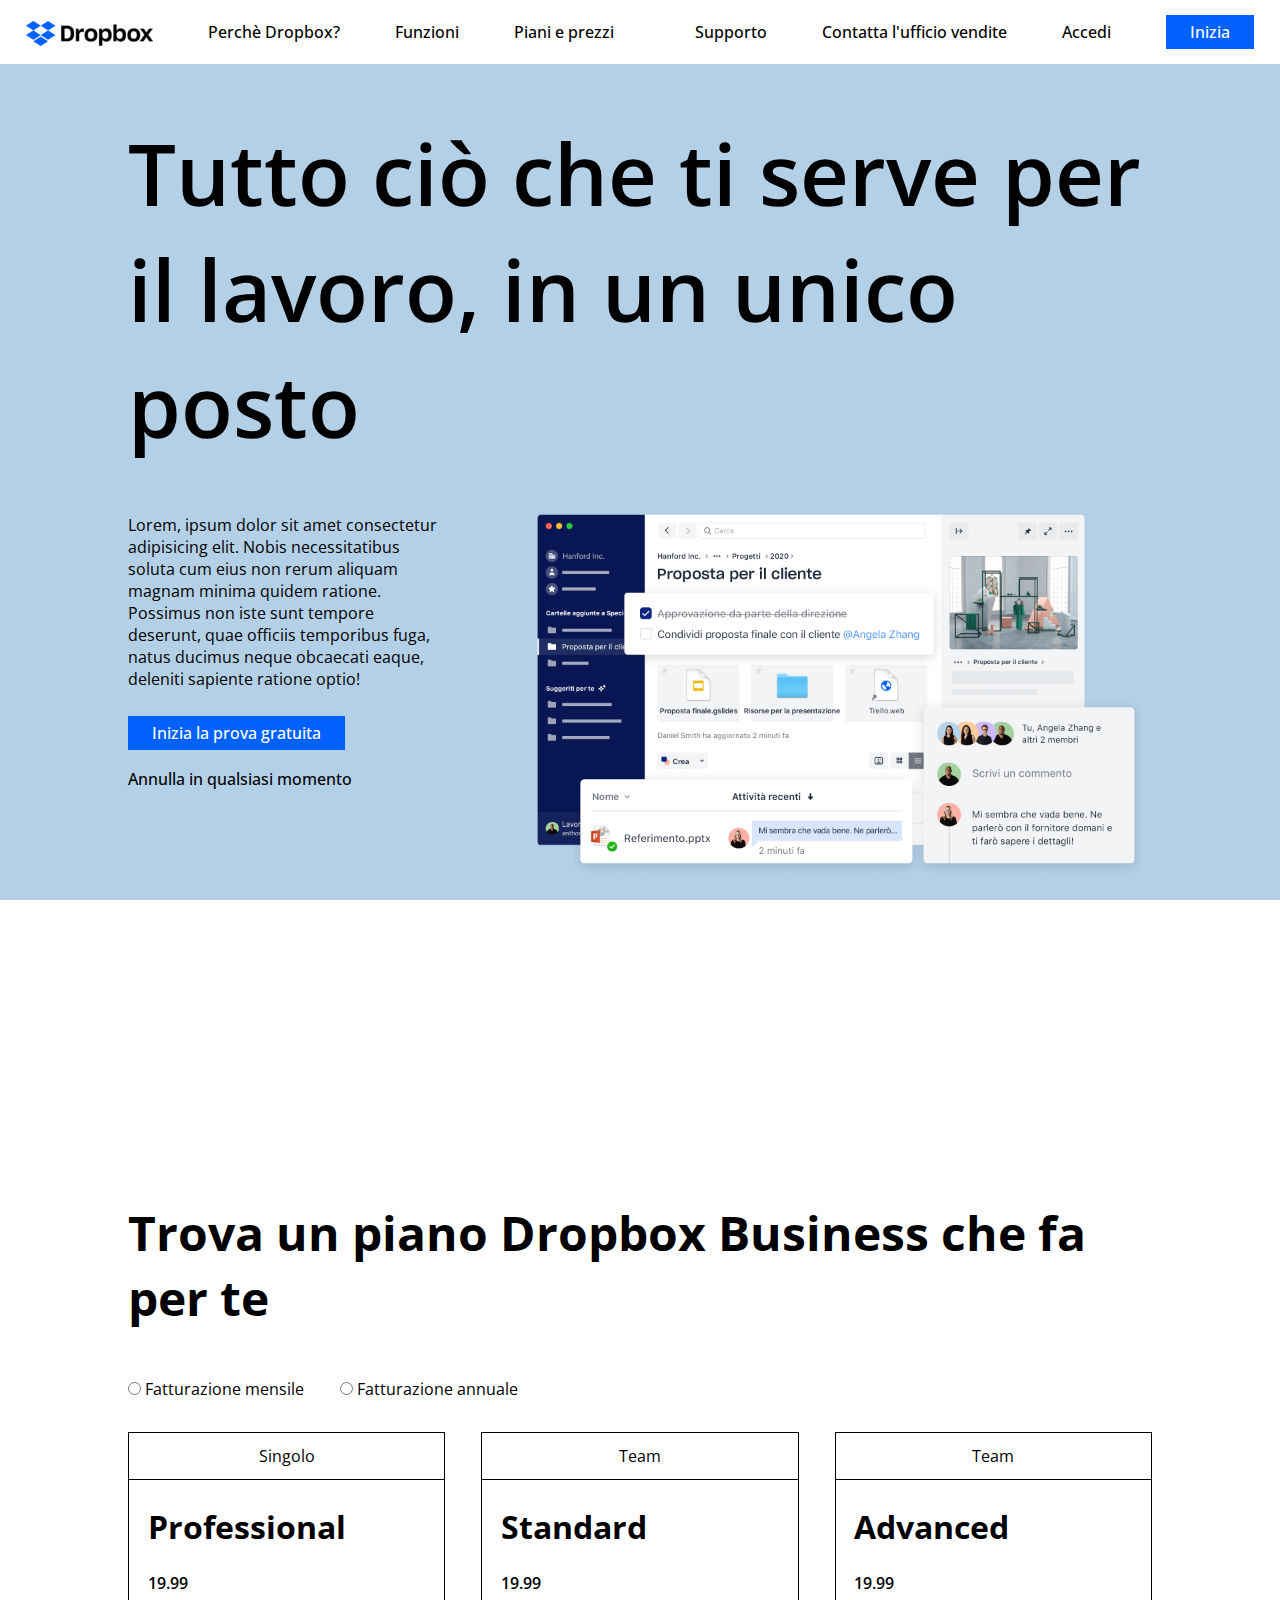
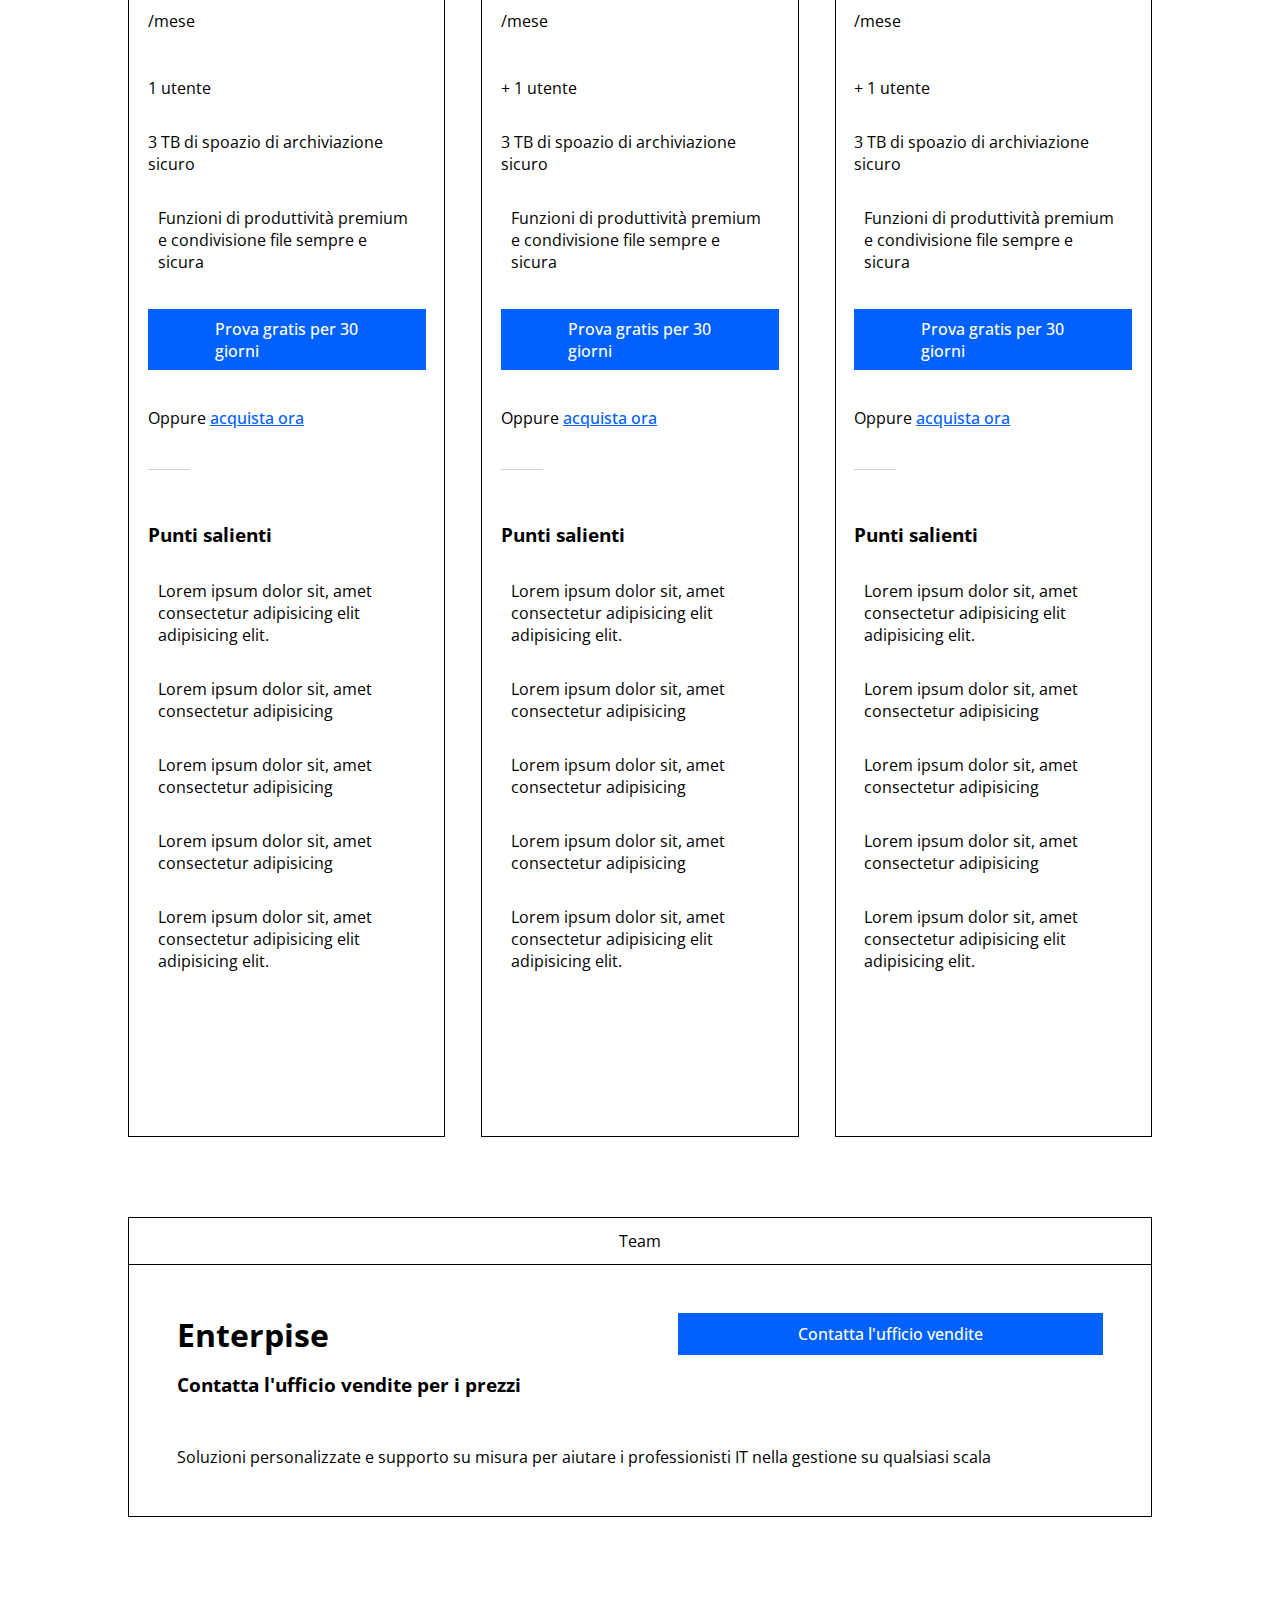
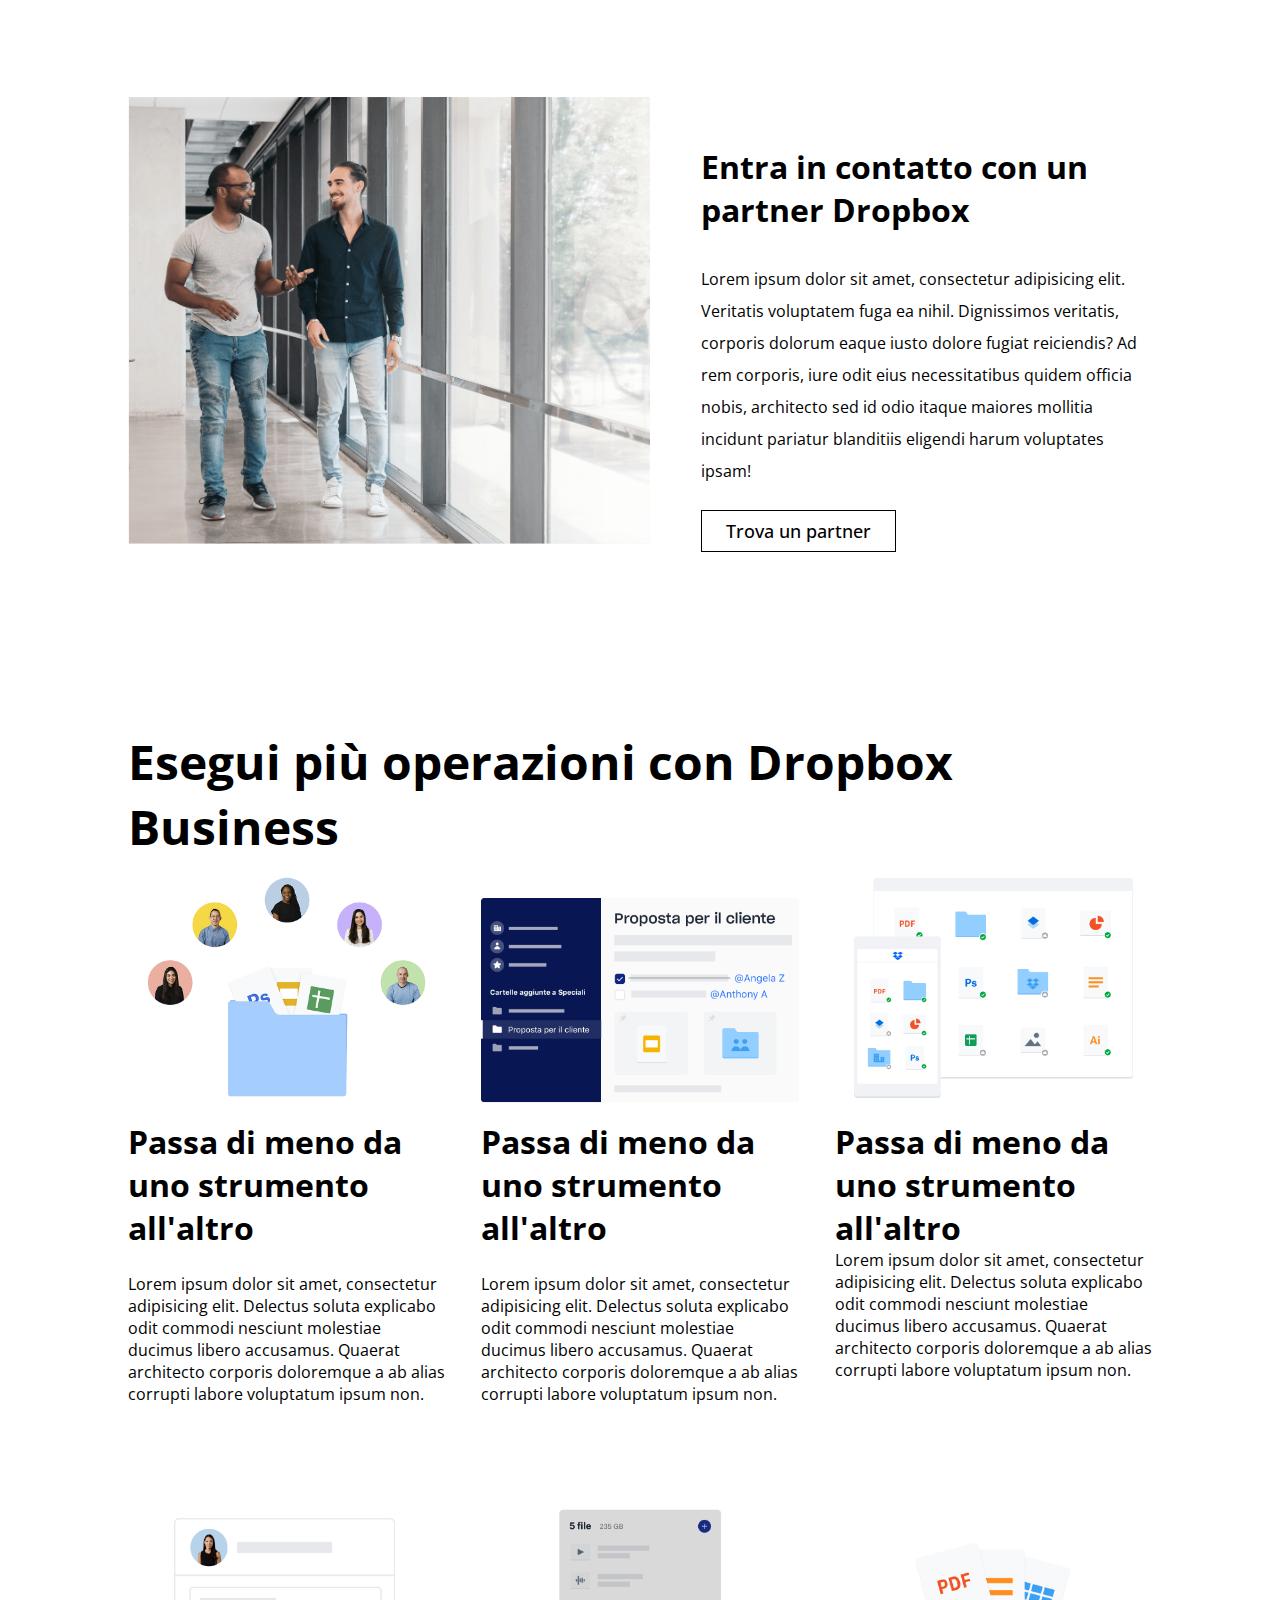
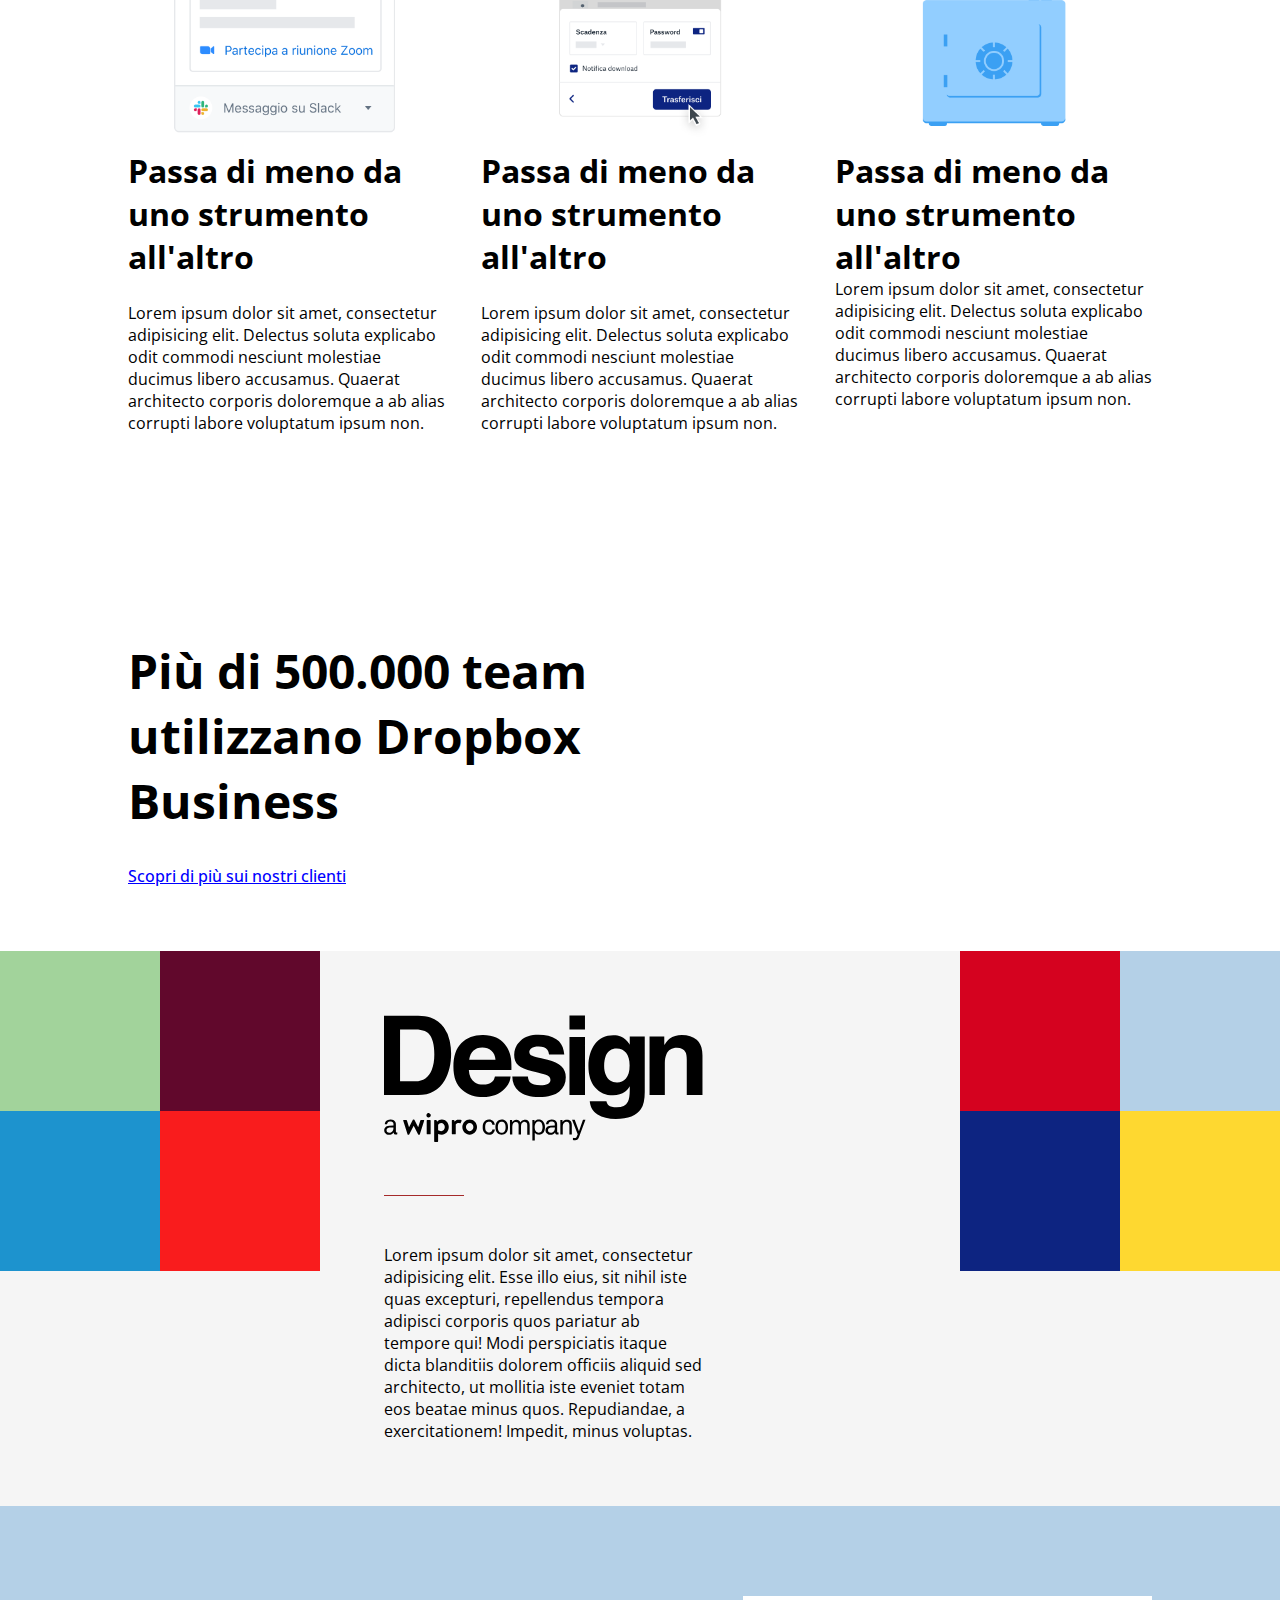
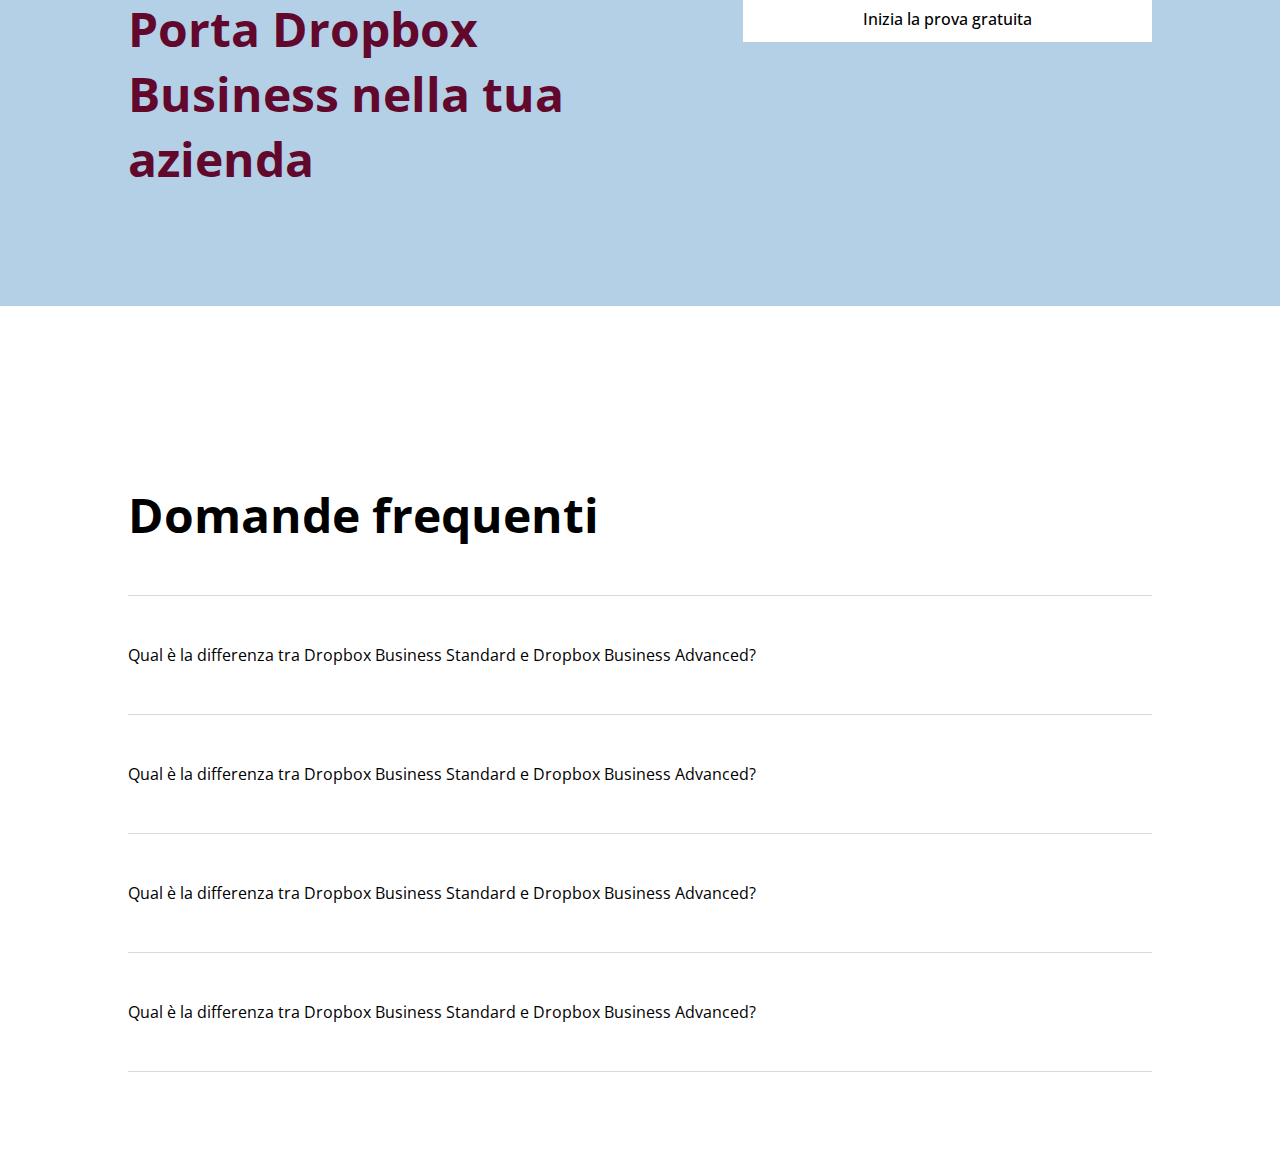
==== index.html @ 8a4e40c0 "faq" ====
<!DOCTYPE html>
<html lang="en">
<head>
  <meta charset="UTF-8">
  <meta http-equiv="X-UA-Compatible" content="IE=edge">
  <meta name="viewport" content="width=device-width, initial-scale=1.0">
  
  <link rel="stylesheet" href="css/style.css">
  <link rel="stylesheet" href="https://use.fontawesome.com/releases/v5.15.4/css/all.css" integrity="sha384-DyZ88mC6Up2uqS4h/KRgHuoeGwBcD4Ng9SiP4dIRy0EXTlnuz47vAwmeGwVChigm" crossorigin="anonymous">
  
  <link rel="preconnect" href="https://fonts.googleapis.com">
  <link rel="preconnect" href="https://fonts.gstatic.com" crossorigin>
  <link rel="preconnect" href="https://fonts.googleapis.com">
  <link rel="preconnect" href="https://fonts.gstatic.com" crossorigin>
  <link href="https://fonts.googleapis.com/css2?family=Open+Sans:wght@400;800&display=swap" rel="stylesheet">
  <link href="https://fonts.googleapis.com/css2?family=Open+Sans&display=swap" rel="stylesheet">
  
  <title>htmlcss-dropbox</title>
</head>

<body>
  <!-- header -->
  <header class="clearfix">

    <!-- left secttion of the navigation bar -->
    <section class="left">
      <nav>
        <ul>
          <li class="disabled">
            <a class="logo" href="#">
              <img src="img/logo-small.png" alt="Logo">
            </a>
          </li>
          <li> <a href="#"> Perchè Dropbox? </a> </li>
          <li> <a href="#"> Funzioni </a> </li>
          <li> <a href="#"> Piani e prezzi </a> </li>
        </ul>
      </nav>
    </section>

    <!-- right section of the navigation bar -->
    <section class="right">
      <nav>
        <ul>
          <li> <a href="#"> Supporto </a> </li>
          <li> <a href="#"> Contatta l'ufficio vendite </a> </li>
          <li> <a href="#"> Accedi </a> </li>
          <li class="disabled"> 
            <a class="button btn" href="#"> Inizia </a>
          </li>
        </ul>
      </nav>
    </section>
  </header>

  <!-- jumbotron -->
  <section class="jumbotron clearfix">
    <h1> 
        Tutto ciò che ti serve per il lavoro, in un unico posto 
    </h1>  

    <!-- left side of the jumbotron with text, cta and arrow -->
    <div class="left-jumbo">
      <p class="text-left-jumbo">
        Lorem, ipsum dolor sit amet consectetur adipisicing elit. Nobis necessitatibus soluta cum eius non rerum aliquam magnam minima quidem ratione. Possimus non iste sunt tempore deserunt, quae officiis temporibus fuga, natus ducimus neque obcaecati eaque, deleniti sapiente ratione optio!
      </p>
      <div class="cta-jumbo">
        <a class="button btn-jumbo" href="#"> Inizia la prova gratuita <a>
      </div>
      <p class="text-left-jumbo">
        Annulla in qualsiasi momento 
      </p>
   
      <div class="arrow">
        <a href="#"><i class="fas fa-arrow-down"></i></a>
      </div>
    </div>

    <!-- right side of the jumbotron with the big image which goes out of the frame -->
    <div class="right-jumbo">
      <img src="./img/jumbo.png" alt="B2C">
    </div>
  </section>

  <!-- main -->
  <main class="container">  
    
    <!-- section of second title and radio buttons -->
    <section class="top-main">
      <h2> Trova un piano Dropbox Business che fa per te </h2>
      <div class="choice">
        <span><input type="radio"> Fatturazione mensile</span>
        <span><input type="radio"> Fatturazione annuale</span>
      </div>
    </section>

    <!-- row with inside 3 columns prices -->
    <section class="row clearfix">

      <!--  first column -->
      <div class="column col-left">
        <div class="col-title">
          <i class="far fa-user"></i>
          <span>Singolo</span>
        </div>
        <div class="in-col ">
          <div>
            <h3> Professional </h3>
            <p class="price">19.99 <i class="fas fa-euro-sign"></i></p>
            <p>/mese</p>
          </div>

          <div>
            <p class="mt"><i class="far fa-user"></i> 1 utente</p>
            <p class="mt"> <i class="far fa-folder"></i> 3 TB di spoazio di archiviazione sicuro </p>
            <div class="mt clearfix">
              <div class="icon"> 
                <i class="fas fa-pencil-alt"></i>
              </div> 
              <div class="end-col-text">
                <span> Funzioni di produttività premium e condivisione file sempre e sicura</span>
              </div>
            </div>
          </div>

          <div class=" clearfix">
            <a class="button btn-col" href="#"> Prova gratis per 30 giorni </a>
          </div>
          
          <div class="link-acquista-ora">
            <span> Oppure 
              <a href="#"> acquista ora</a>
            </span>
            <div class="line-acquista-ora"></div>
          </div>

          <div class="end-col">
            <h4>Punti salienti</h4>
            <div class="mt clearfix">
              <div class="icon icon-blue"> 
                <i class="fas fa-check"></i> 
              </div> 
              <div class="end-col-text">
                <span> Lorem ipsum dolor sit, amet consectetur adipisicing elit adipisicing elit.</span>
              </div>
            </div>
            <div class="mt clearfix">
              <div class="icon icon-blue"> 
                <i class="fas fa-check"></i> 
              </div> 
              <div class="end-col-text">
                <span> Lorem ipsum dolor sit, amet consectetur adipisicing </span>
              </div>
            </div>
            <div class="mt clearfix">
              <div class="icon icon-blue"> 
                <i class="fas fa-check"></i> 
              </div> 
              <div class="end-col-text">
                <span> Lorem ipsum dolor sit, amet consectetur adipisicing </span>
              </div>
            </div>
            <div class="mt clearfix">
              <div class="icon icon-blue"> 
                <i class="fas fa-check"></i> 
              </div> 
              <div class="end-col-text">
                <span> Lorem ipsum dolor sit, amet consectetur adipisicing </span>
              </div>
            </div>
            <div class="mt clearfix">
              <div class="icon icon-blue"> 
                <i class="fas fa-check"></i> 
              </div> 
              <div class="end-col-text">
                <span> Lorem ipsum dolor sit, amet consectetur adipisicing elit adipisicing elit.</span>
              </div>
            </div>
          </div>
        </div>
      </div>

      <!-- second column -->
      <div class="column col-middle">
        <div class="col-title">
          <i class="far fa-user"></i>
          <span>Team</span>
        </div>
        <div class="in-col ">
          <div>
            <h3> Standard </h3>
            <p class="price">19.99 <i class="fas fa-euro-sign"></i></p>
            <p>/mese</p>
          </div>

          <div>
            <p class="mt"><i class="fas fa-user"></i> + 1 utente</p>
            <p class="mt"> <i class="far fa-folder"></i> 3 TB di spoazio di archiviazione sicuro </p>
            <div class="mt clearfix">
              <div class="icon"> 
                <i class="far fa-smile"></i>
              </div> 
              <div class="end-col-text">
                <span> Funzioni di produttività premium e condivisione file sempre e sicura</span>
              </div>
            </div>
          </div>

          <div class=" clearfix">
            <a class="button btn-col" href="#"> Prova gratis per 30 giorni </a>
          </div>
          
          <div class="link-acquista-ora">
            <span> Oppure 
              <a href="#"> acquista ora</a>
            </span>
            <div class="line-acquista-ora"></div>
          </div>

          <div class="end-col">
            <h4>Punti salienti</h4>
            <div class="mt clearfix">
              <div class="icon icon-blue"> 
                <i class="fas fa-check"></i> 
              </div> 
              <div class="end-col-text">
                <span> Lorem ipsum dolor sit, amet consectetur adipisicing elit adipisicing elit.</span>
              </div>
            </div>
            <div class="mt clearfix">
              <div class="icon icon-blue"> 
                <i class="fas fa-check"></i> 
              </div> 
              <div class="end-col-text">
                <span> Lorem ipsum dolor sit, amet consectetur adipisicing </span>
              </div>
            </div>
            <div class="mt clearfix">
              <div class="icon icon-blue"> 
                <i class="fas fa-check"></i> 
              </div> 
              <div class="end-col-text">
                <span> Lorem ipsum dolor sit, amet consectetur adipisicing </span>
              </div>
            </div>
            <div class="mt clearfix">
              <div class="icon icon-blue"> 
                <i class="fas fa-check"></i> 
              </div> 
              <div class="end-col-text">
                <span> Lorem ipsum dolor sit, amet consectetur adipisicing </span>
              </div>
            </div>
            <div class="mt clearfix">
              <div class="icon icon-blue"> 
                <i class="fas fa-check"></i> 
              </div> 
              <div class="end-col-text">
                <span> Lorem ipsum dolor sit, amet consectetur adipisicing elit adipisicing elit.</span>
              </div>
            </div>
          </div>
        </div>
      </div>

      <!-- third column -->
      <div class="column col-right">
        <div class="col-title">
          <i class="far fa-user"></i>
          <span>Team</span>
        </div>
        <div class="in-col ">
          <div>
            <h3> Advanced </h3>
            <p class="price">19.99 <i class="fas fa-euro-sign"></i></p>
            <p>/mese</p>
          </div>

          <div>
            <p class="mt"><i class="fas fa-user"></i> + 1 utente</p>
            <p class="mt"><i class="far fa-smile"></i> 3 TB di spoazio di archiviazione sicuro </p>
            <div class="mt clearfix">
              <div class="icon"> 
                <i class="fas fa-pencil-alt"></i>
              </div> 
              <div class="end-col-text">
                <span> Funzioni di produttività premium e condivisione file sempre e sicura</span>
              </div>
            </div>
          </div>

          <div class=" clearfix">
            <a class="button btn-col" href="#"> Prova gratis per 30 giorni </a>
          </div>
          
          <div class="link-acquista-ora">
            <span> Oppure 
              <a href="#"> acquista ora</a>
            </span>
            <div class="line-acquista-ora"></div>
          </div>

          <div class="end-col">
            <h4>Punti salienti</h4>
            <div class="mt clearfix">
              <div class="icon icon-blue"> 
                <i class="fas fa-check"></i> 
              </div> 
              <div class="end-col-text">
                <span> Lorem ipsum dolor sit, amet consectetur adipisicing elit adipisicing elit.</span>
              </div>
            </div>
            <div class="mt clearfix">
              <div class="icon icon-blue"> 
                <i class="fas fa-check"></i> 
              </div> 
              <div class="end-col-text">
                <span> Lorem ipsum dolor sit, amet consectetur adipisicing </span>
              </div>
            </div>
            <div class="mt clearfix">
              <div class="icon icon-blue"> 
                <i class="fas fa-check"></i> 
              </div> 
              <div class="end-col-text">
                <span> Lorem ipsum dolor sit, amet consectetur adipisicing </span>
              </div>
            </div>
            <div class="mt clearfix">
              <div class="icon icon-blue"> 
                <i class="fas fa-check"></i> 
              </div> 
              <div class="end-col-text">
                <span> Lorem ipsum dolor sit, amet consectetur adipisicing </span>
              </div>
            </div>
            <div class="mt clearfix">
              <div class="icon icon-blue"> 
                <i class="fas fa-check"></i> 
              </div> 
              <div class="end-col-text">
                <span> Lorem ipsum dolor sit, amet consectetur adipisicing elit adipisicing elit.</span>
              </div>
            </div>
          </div>
        </div>
      </div>
    </section>

    <!-- box under the row -->
    <section class="under-row">
      <div class="col-title">
        <i class="far fa-building"></i>
        <span>Team</span>
      </div>
      <div class="box-text clearfix">
        <a class="button box-button" href="#"> Contatta l'ufficio vendite </a>
        <h3>Enterpise</h3>
        <h4>Contatta l'ufficio vendite per i prezzi</h4>
        <p>
          Soluzioni personalizzate e supporto su misura per aiutare i professionisti IT nella gestione su qualsiasi scala
        </p>
      </div>
    </section>


    <!-- section to contat business partner -->
    <section class="contacting clearfix">
      <div class="talking-guys">
          <img src="img/partner.png" alt="Talking guys">
      </div>
      <div class="text-guys">
        <h3> Entra in contatto con un partner Dropbox </h3>
        <p>
          Lorem ipsum dolor sit amet, consectetur adipisicing elit. Veritatis voluptatem fuga ea nihil. Dignissimos veritatis, corporis dolorum eaque iusto dolore fugiat reiciendis? Ad rem corporis, iure odit eius necessitatibus quidem officia nobis, architecto sed id odio itaque maiores mollitia incidunt pariatur blanditiis eligendi harum voluptates ipsam!
        </p>
        <a class="button btn-business" href="#"> Trova un partner </a>
      </div>
    </section>

    <!-- section of the business part width 6 part of image and texts (Esegui più operazioni con Dropbox Business) -->
    <section class="row-second clearfix">
      <h2> Esegui più operazioni con Dropbox Business </h2>
      <div class="column col">
        <div class="col-pic">
          <img src="img/business-feature-switching-tools.png" alt="Switching">
        </div>
        <h3> Passa di meno da uno strumento all'altro </h3>
        <p>
          Lorem ipsum dolor sit amet, consectetur adipisicing elit. Delectus soluta explicabo odit commodi nesciunt molestiae ducimus libero accusamus. Quaerat architecto corporis doloremque a ab alias corrupti labore voluptatum ipsum non.
        </p>
      </div>

      <div class="column col">
        <div class="col-pic">
          <img src="img/business-feature-coordinate-it.png" alt="Coordinate">
        </div>
        <h3> Passa di meno da uno strumento all'altro </h3>
        <p>
          Lorem ipsum dolor sit amet, consectetur adipisicing elit. Delectus soluta explicabo odit commodi nesciunt molestiae ducimus libero accusamus. Quaerat architecto corporis doloremque a ab alias corrupti labore voluptatum ipsum non.
        </p>
      </div>

      <div class="column">
        <div class="col-pic">
          <img src="img/business-feature-multi-device.png" alt="Multi device">
        </div>
        <h3> Passa di meno da uno strumento all'altro </h3>
        <p>
          Lorem ipsum dolor sit amet, consectetur adipisicing elit. Delectus soluta explicabo odit commodi nesciunt molestiae ducimus libero accusamus. Quaerat architecto corporis doloremque a ab alias corrupti labore voluptatum ipsum non.
        </p>
      </div>  
    </section>

    <section class="row-second row-2 clearfix">
      <div class="column col">
        <div class="col-pic">
          <img src="img/business-feature-integrations-it.png" alt="Integretion">
        </div>
        <h3> Passa di meno da uno strumento all'altro </h3>
        <p>
          Lorem ipsum dolor sit amet, consectetur adipisicing elit. Delectus soluta explicabo odit commodi nesciunt molestiae ducimus libero accusamus. Quaerat architecto corporis doloremque a ab alias corrupti labore voluptatum ipsum non.
        </p>
      </div>

      <div class="column col">
        <div class="col-pic">
          <img src="img/business-feature-send-files-it.png" alt="Send file">
        </div>
        <h3> Passa di meno da uno strumento all'altro </h3>
        <p>
          Lorem ipsum dolor sit amet, consectetur adipisicing elit. Delectus soluta explicabo odit commodi nesciunt molestiae ducimus libero accusamus. Quaerat architecto corporis doloremque a ab alias corrupti labore voluptatum ipsum non.
        </p>
      </div>

      <div class="column">
        <div class="col-pic">
          <img src="img/business-feature-security.png" alt="Security">
        </div>
        <h3> Passa di meno da uno strumento all'altro </h3>
        <p>
          Lorem ipsum dolor sit amet, consectetur adipisicing elit. Delectus soluta explicabo odit commodi nesciunt molestiae ducimus libero accusamus. Quaerat architecto corporis doloremque a ab alias corrupti labore voluptatum ipsum non.
        </p>
      </div>
    </section>

    <!-- title before of square in it -->
    <section class="clearfix">
      <div class="last-title">
        <h2> 
          Più di 500.000 team utilizzano Dropbox Business 
        </h2>
        <a href="#"> Scopri di più sui nostri clienti </a>
      </div>
    </section>

  </main>
  
  <!-- section with the squares in it -->
  <section class="puzzle clearfix">
      <div class="left-square clearfix">
        <div class="little-square" >
         
        </div>
        <div class="little-square" ></div>
        <div class="little-square" ></div>
        <div class="little-square" ></div>
      </div>
      <div class="middle-square clearfix">
        <div class="center-text">
          <img src="img/designit.svg" alt="">
          <div class="line"></div>
          <p>Lorem ipsum dolor sit amet, consectetur adipisicing elit. Esse illo eius, sit nihil iste quas excepturi, repellendus tempora adipisci corporis quos pariatur ab tempore qui! Modi perspiciatis itaque dicta blanditiis dolorem officiis aliquid sed architecto, ut mollitia iste eveniet totam eos beatae minus quos. Repudiandae, a exercitationem! Impedit, minus voluptas.</p>
        </div>
      </div>
      <div class="right-square clearfix">
        <div class="little-square" ></div>
        <div class="little-square" ></div>
        <div class="little-square" ></div>
        <div class="little-square" ></div>
      </div>
    </section>

    <!-- box with cta under puzzle -->
    <section class="under-puzzle">
      <div class="in-under ">
        <a class="button btn-last" href="#"> Inizia la prova gratuita </a>
        <div class=" last-title">
          <h2> 
            Porta Dropbox Business nella tua azienda
          </h2>
        </div>
      </div>
    </section>

    <!-- FAQ section -->
    <section class="container faq">
      <h2> Domande frequenti</h2>
      <div>
        <span> Qual è la differenza tra Dropbox Business Standard e Dropbox Business Advanced? </span>
        <span class="faq-arrow"><i class="fas fa-chevron-down"></i></span>
      </div>
      <div>
        <span> Qual è la differenza tra Dropbox Business Standard e Dropbox Business Advanced? </span>
        <span class="faq-arrow"><i class="fas fa-chevron-down"></i></span>
      </div>
      <div>
        <span> Qual è la differenza tra Dropbox Business Standard e Dropbox Business Advanced? </span>
        <span class="faq-arrow"><i class="fas fa-chevron-down"></i></span>
      </div>
      <div>
        <span> Qual è la differenza tra Dropbox Business Standard e Dropbox Business Advanced? </span>
        <span class="faq-arrow"><i class="fas fa-chevron-down"></i></span>
      </div>
    </section>

  <footer>  </footer>
  
</body>

</html>
---- css/style.css ----
* {
  margin: 0;
  padding: 0;
  box-sizing: border-box;
}

html {
  scroll-behavior: smooth;
}

body {
  font-family: 'Open Sans', sans-serif;
}

.clearfix::after {
  content: '';
  display: table;
  clear: both;
}

/* title h1, h2, h3 etc... */
h1 {
  font-size: 85px;
  font-weight: 600;
}

h2 {
  font-size: 48px;
}

h3 {
  font-size: 32px;
}

h4 {
  font-size: 19px;
}

/* button */
.button {
  color: white;
  background-color: rgb(0,97,255);
  padding: 6px 24px;
}

.button:hover{
  background-color: rgba(0,97,255,.5);
}

.button.btn-jumbo:hover {
  background-color: rgba(0,97,255,.5);
}

.button.btn-col {
  width: 100%;
  padding: 3% 24%;
  float: left;
  margin: 24px 0;
}

.box-button {
  padding: 10px 120px;
  float: right;
}

.btn-business {
  font-size: 18px;
  color: black;
  background-color: white;
  border: 1px solid black;
  padding: 8px 24px;
}

.btn-business:hover {
  background-color: rgb(216, 216, 216);
}

.btn-last {
  color: black;
  background-color: white;
  padding: 12px 120px;
  float: right;
}

.btn-last:hover {
  background-color: lightgray;
  border: 1px solid  darkgray;
}

/* columns row */
.column {
  width: 31%;
  border: 1px solid black;
  float: left;
}

/* header */
header {
  position: fixed;
  top: 0;
  left: 0;
  width: 100%;
  min-width: 1200px;
  height: 64px;
  background-color: white;
  z-index: 500;
}

.left, .right {
  width: 50%;
  line-height: 64px;
  min-width: 100px;
}

.left{
  text-align: left;
  float: left;
}

.right {
  text-align: right;
  float: right;
}

nav ul li{
  display: inline-block;
  list-style: none;
}

li {
  margin: 0 4%;
}

.logo img{
  width: 100%;
  vertical-align: middle;
}

a {
  color: black;
  font-size: 16px;
  font-weight: 500;
  text-decoration: none;
}

.list-nav:hover {
  line-height: 64px;
  border-bottom: 4px solid black;
}

.disabled {
  border-bottom: none !important;
}

/* jumbotron */
.jumbotron {
  width: 100%;
  height: 900px;
  background-color: rgb(180,208,231);
  padding-top: 64px;
}

.left-jumbo {
  width: 25%;
  float: left;
  margin-left: 10%;
}

.right-jumbo {
  text-align: left;
  width: 50%;
  float: right;
  margin-right: 10%;
}

.right-jumbo img {
  width: 100%;
}

h1 {
  margin: 4% 10% 4% 10%;
}

.arrow i {
  font-size: 48px;
}

.cta-jumbo, .btn-jumbo{
  margin-left: 0;
  margin-bottom: 24px;
}

.text-left-jumbo {
  margin-bottom: 10%;
}

/* main */
.container{
  width: 80%;
  margin: 0 auto;
}

/* top part of the main */
.top-main {
  margin: 300px auto 32px auto;
}

.top-main h2 {
  margin-bottom: 48px;
}

.choice>span {
  display: inline-block;
  margin-right: 32px;
}

/* columns*/
.col-left, .col-middle {
  margin-right: 3.5%;
}

.col-title {
  text-align: center;
  width: 100%;
  border-bottom: 1px solid black;
  padding: 12px 0;
}

.in-col {
  margin: 6% 0 50% 0;
}

.in-col>div {
 padding: 2% 6%;
}

.in-col h3 {
  margin-bottom: 24px;
}

.price {
  font-weight: 600;
  margin-bottom: 16px;
}

.link-acquista-ora a{
  color:  rgb(0,97,255);
  text-decoration: underline;
  margin-top: 40px;
}

.line-acquista-ora {
  width: 15%;
  border-bottom: 1px solid lightgrey;
  margin: 40px 0;
}

.end-col h4 {
  margin-bottom: 24px;
}

.icon, .end-col-text {
  float: left;
}

.icon-blue {
  color:  rgb(0,97,255);;
}

.end-col-text {
  width: 96%;
  padding-left: 10px;
}

.mt {
  margin-top: 32px;
}

/* box under the row */
.under-row {
  border: 1px solid black;
  margin-top: 80px;
}

.box-text {
  margin: 48px;
}

.box-text h3 {
  margin-bottom: 16px;
}

.box-text p {
  font-size: 16px;
  margin: 48px 0 0 0;
}

/* section to contact partners */
.contacting {
  display: inline-block;
  margin: 180px 0;
}

.talking-guys img {
  max-width: 100%;
}

.talking-guys {
  width: 51%;
  margin-right: 5%;
  float: left;
  vertical-align: middle;
}

.text-guys {
  padding-top: 48px;
}

.text-guys h3 {
 margin-bottom: 32px;
}

.text-guys p {
  margin-bottom: 32px;
  line-height: 32px;
}

/* Dropbox Business section */
.row-second .column {
  border: none;
}

.col-pic img {
  width: 100%;
}

.col h3 {
  margin-bottom: 24px;
}

.col {
  margin-right: 3.5%;
}

.row-2 {
  margin: 8% 0 20% 0;
}

/* section with square in it */
.last-title {
  width: 47%;
  margin-bottom: 64px;
}

.last-title h2 {
  margin-bottom: 32px;
}

.last-title a {
  color: blue;
  text-decoration: underline;
}

/* section with square */
.puzzle{
  background-color: rgba(245,245,245);
}

.left-square, .right-square {
  width: 25%;
  float: left;
}

.middle-square {
  width:50%;
  max-height: 68vh;
  float: left;
}

.little-square {
  width: 50%;
  float: left;
}

.middle-square .center-text {
  width: 50%;
  margin: 64px;
  overflow: hidden;
}

.left-square {
  background-color: greenyellow;
}

.right-square {
  background-color: green;
}

 /* .puzzle::after, .middle-square::after {
  content: "";
  display: block;
  padding-bottom: 100%;
} */

.little-square:after {
  content: "";
  display: block;
  padding-bottom: 100%;
}

.line {
  width: 25%;
  margin: 48px 0;
  border-bottom: 1px solid brown;
}

.left-square .little-square:nth-child(1) {
  background-color: rgb(162,211,155);
}

.left-square .little-square:nth-child(2) {
  background-color: rgb(97,8,44);
}

.left-square .little-square:nth-child(3) {
  background-color: rgb(29,147,206);
}

.left-square .little-square:nth-child(4) {
  background-color: rgb(249,28,29);
}

/* 4 square to the right */

.right-square .little-square:nth-child(1) {
  background-color: rgb(213,2,31);
}

.right-square .little-square:nth-child(2) {
  background-color: rgb(180,208,231);
}

.right-square .little-square:nth-child(3) {
  background-color: rgb(13,36,129);
}

.right-square .little-square:nth-child(4) {
  background-color: rgb(254,216,48);
}


/* square under puzzle */
.under-puzzle {
  width: 100%;
  height: 400px;
  background-color: rgb(180,208,231);
}

.in-under {
  width: 80%;
  margin: 0 auto;
  padding: 7% 0;
}

.in-under .last-title h2 {
  color: rgb(97,8,44);
}

/* FAQ */
.faq {
  margin-top: 10%;
  padding-bottom: 100px;
}

.faq div, .faq h2 {
  padding: 48px 0;
  border-bottom: 1px solid rgb(217,217,219);
}

.faq-arrow {
  float: right;
  margin-right: 48px;
}
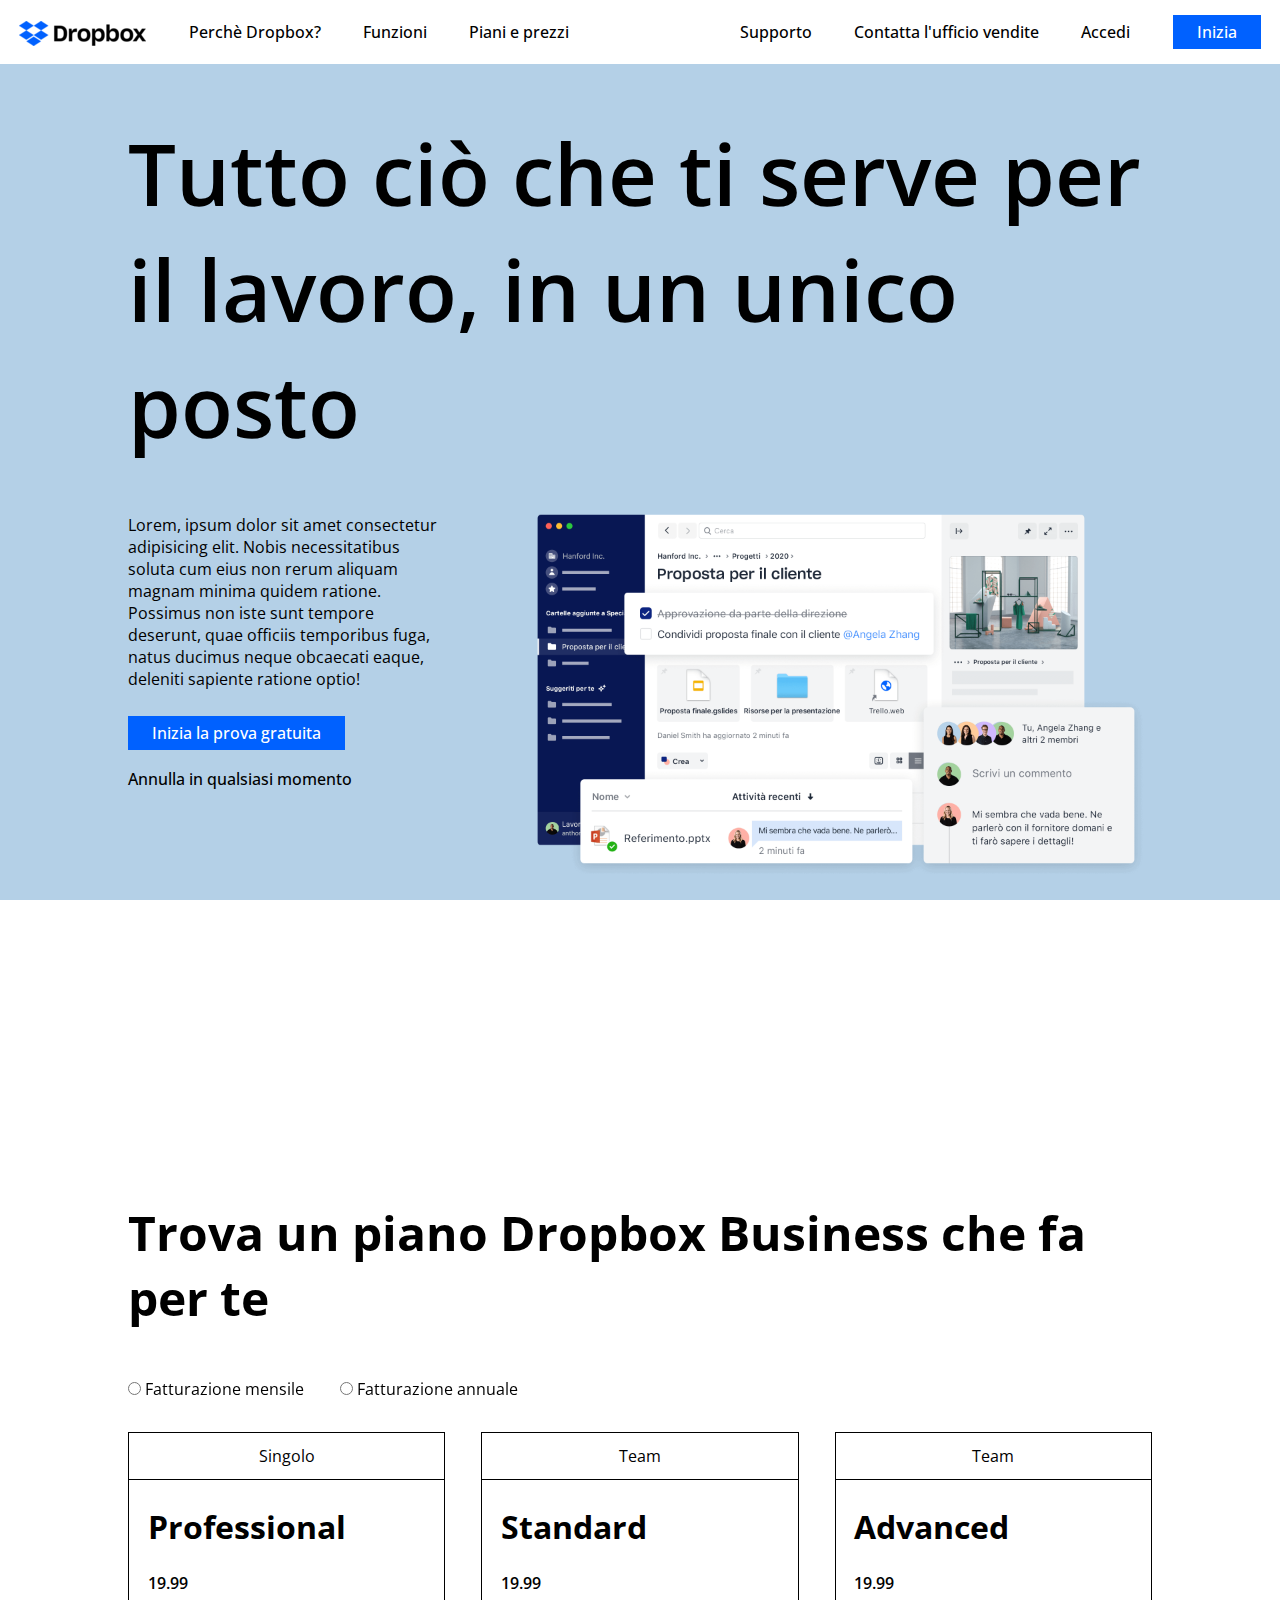
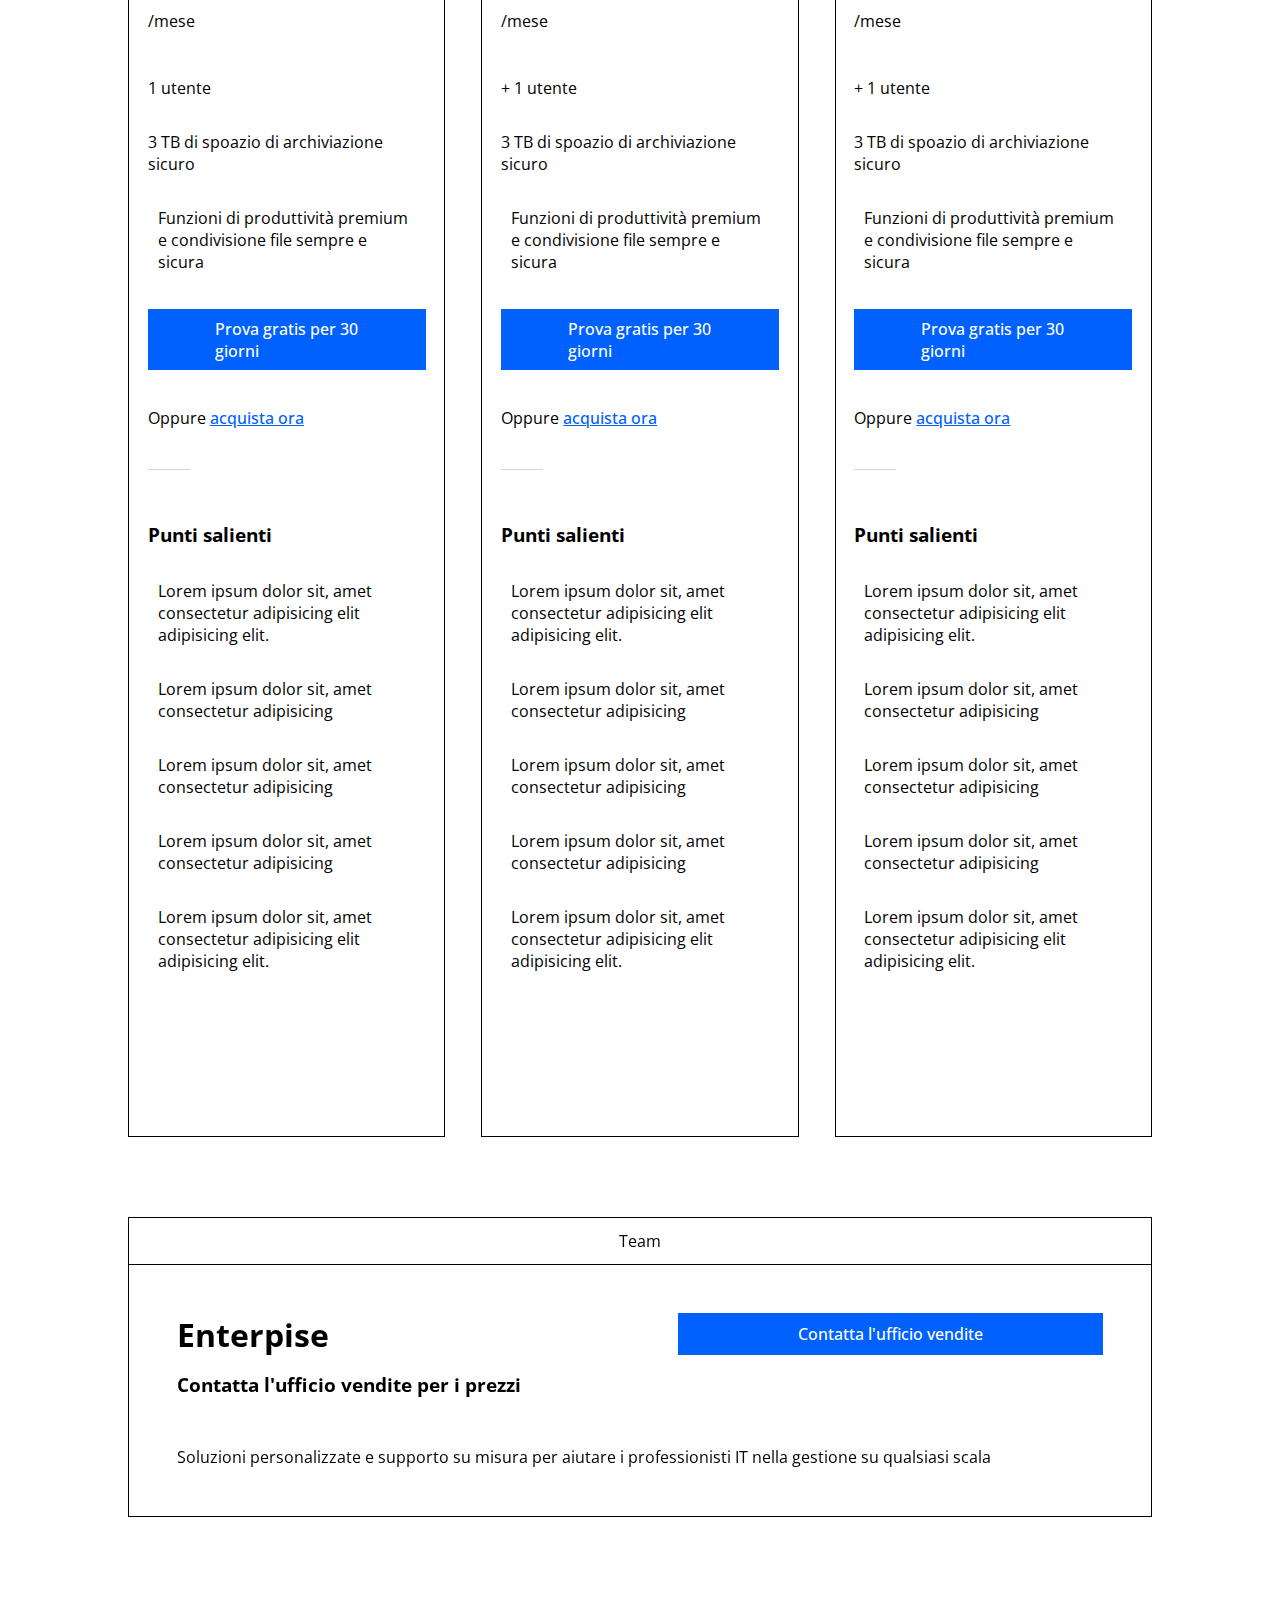
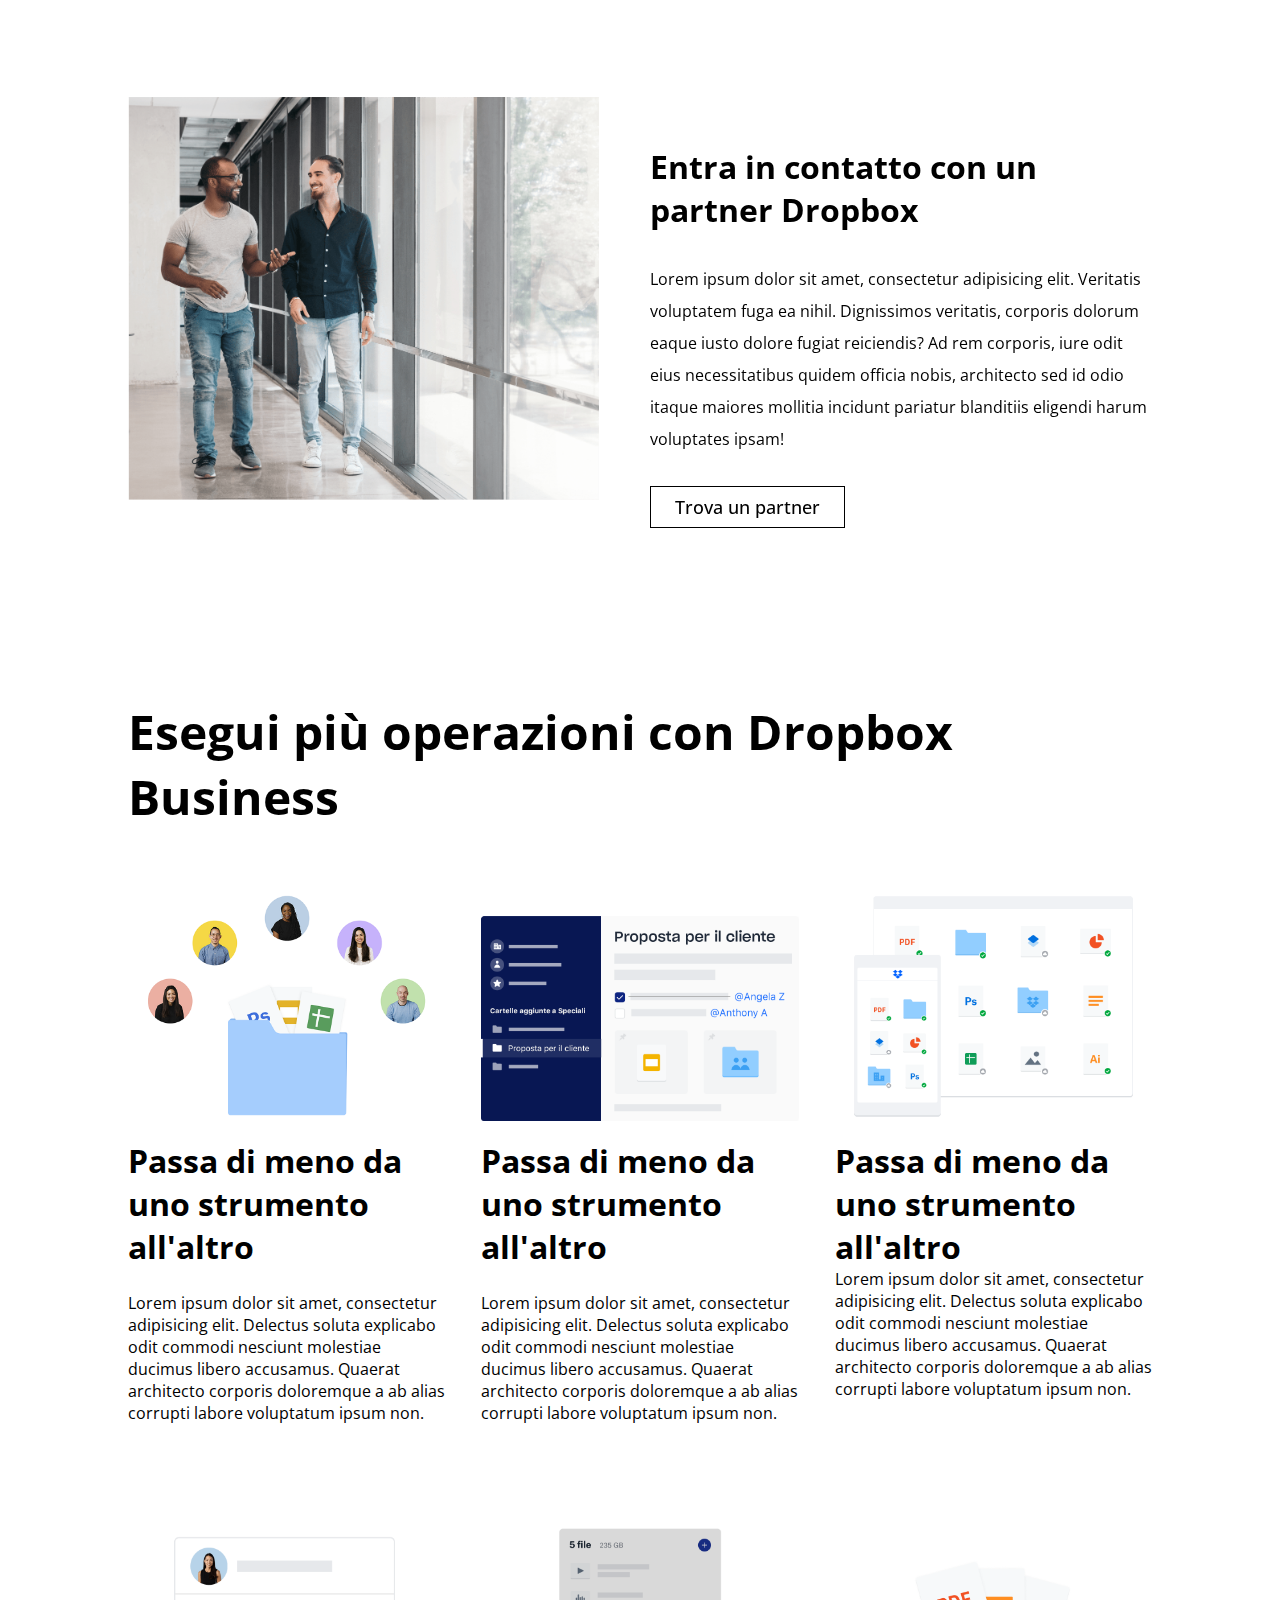
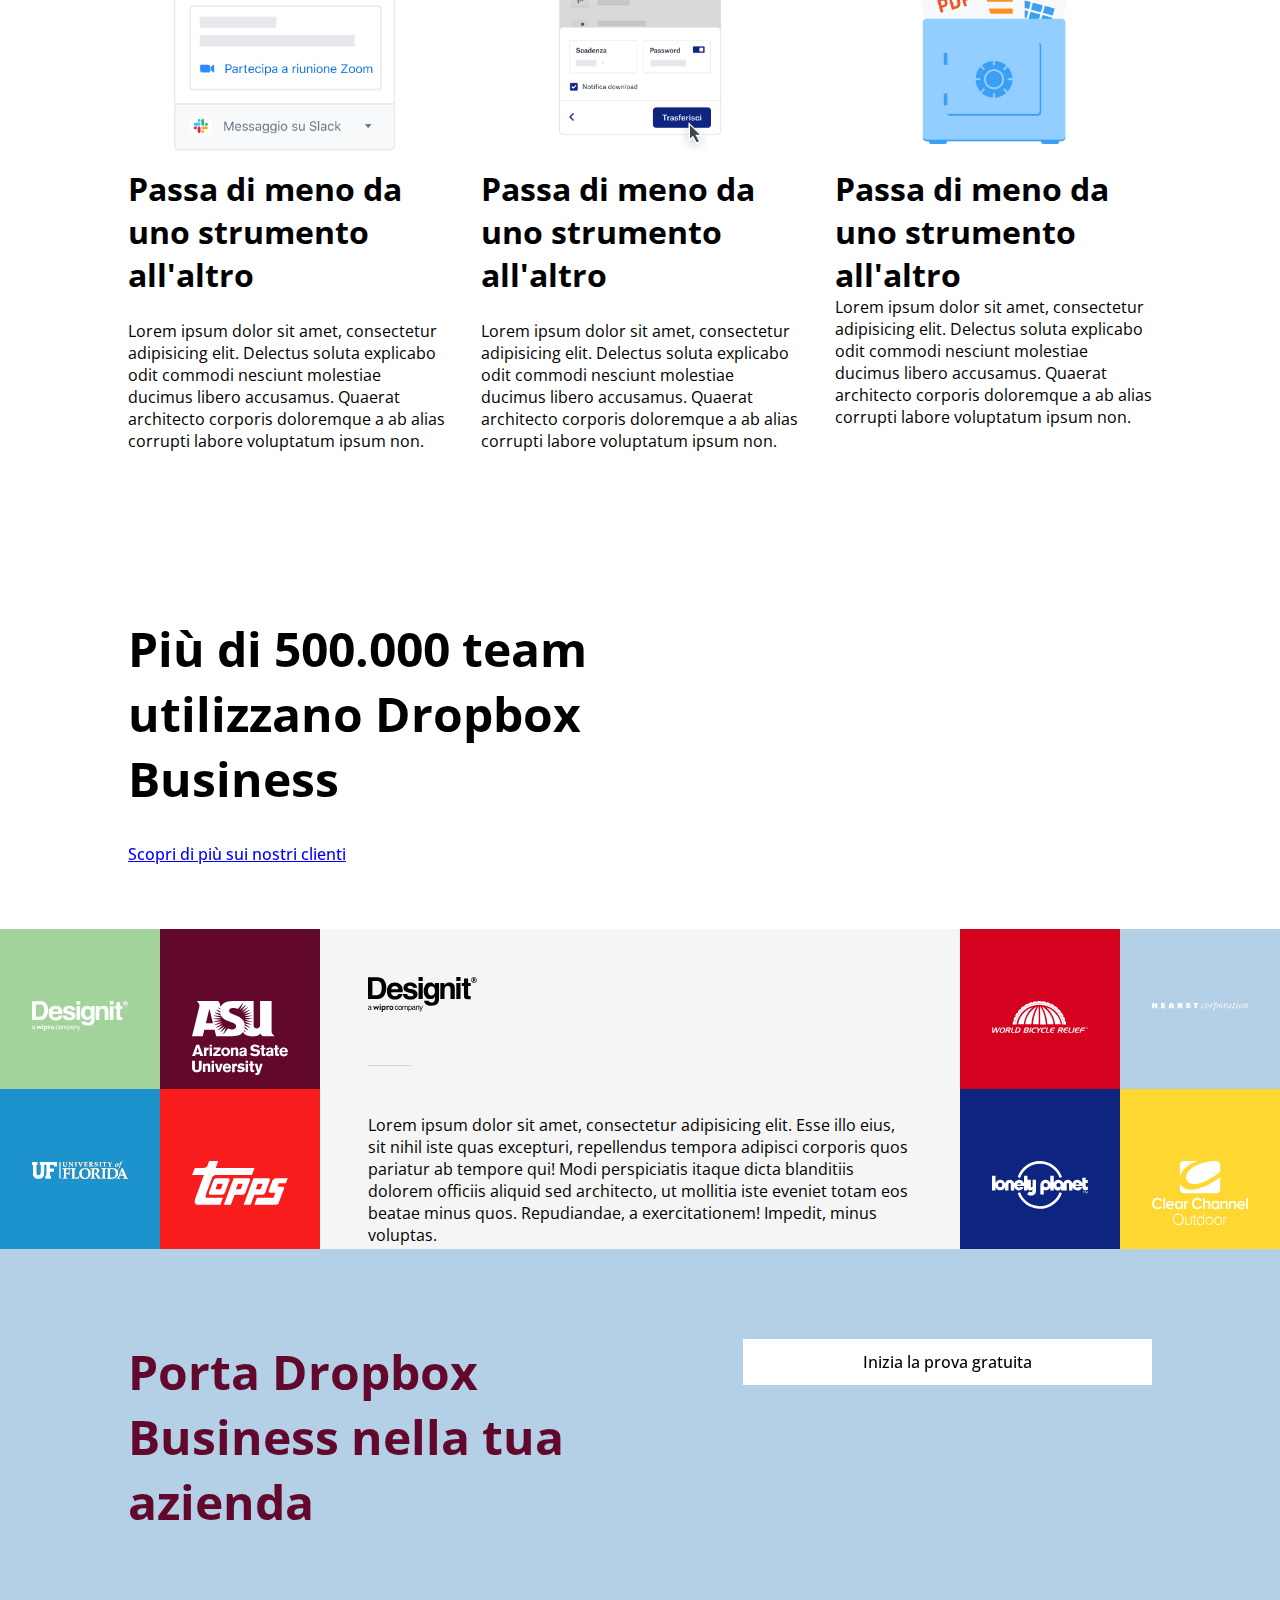
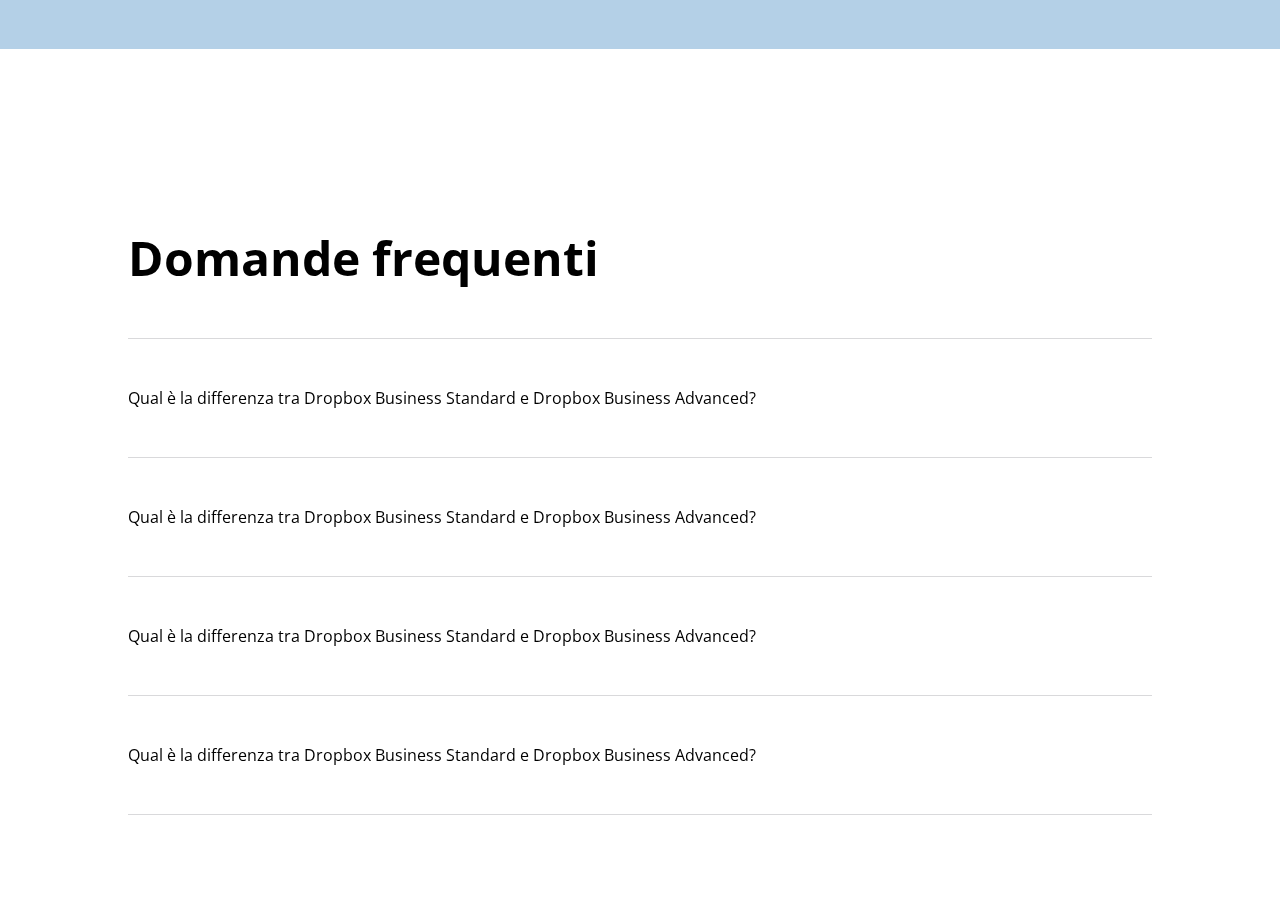
==== commit a6ccddc7: "svg img" ====
--- a/index.html
+++ b/index.html
@@ -459,25 +459,44 @@
   <!-- section with the squares in it -->
   <section class="puzzle clearfix">
       <div class="left-square clearfix">
-        <div class="little-square" >
-         
-        </div>
-        <div class="little-square" ></div>
-        <div class="little-square" ></div>
-        <div class="little-square" ></div>
+        <div class="little-square little-act" >
+         <img src="img/designit.svg" alt="Designit">
+        </div>
+        <div class="little-square">
+          <img src="img/arizona_state_university.svg" alt="Arizona State University">
+        </div>
+        <div class="little-square">
+          <img src="img/university_of_florida.svg" alt="University of Florida">
+        </div>
+        <div class="little-square">
+          <img src="img/topps.svg" alt="Topps">
+        </div>
       </div>
       <div class="middle-square clearfix">
         <div class="center-text">
-          <img src="img/designit.svg" alt="">
-          <div class="line"></div>
-          <p>Lorem ipsum dolor sit amet, consectetur adipisicing elit. Esse illo eius, sit nihil iste quas excepturi, repellendus tempora adipisci corporis quos pariatur ab tempore qui! Modi perspiciatis itaque dicta blanditiis dolorem officiis aliquid sed architecto, ut mollitia iste eveniet totam eos beatae minus quos. Repudiandae, a exercitationem! Impedit, minus voluptas.</p>
+          <div class="brand">
+            <img src="img/designit.svg" alt="Brand">
+            <div class="line"></div>
+          </div>
+          <p>
+            Lorem ipsum dolor sit amet, consectetur adipisicing elit. Esse illo eius, sit nihil iste quas excepturi, repellendus tempora adipisci corporis quos pariatur ab tempore qui! Modi perspiciatis itaque dicta blanditiis dolorem officiis aliquid sed architecto, ut mollitia iste eveniet totam eos beatae minus quos. Repudiandae, a exercitationem! Impedit, minus voluptas.
+          </p>
+          <p>Lorem, ipsum dolor.</p>
         </div>
       </div>
       <div class="right-square clearfix">
-        <div class="little-square" ></div>
-        <div class="little-square" ></div>
-        <div class="little-square" ></div>
-        <div class="little-square" ></div>
+        <div class="little-square">
+          <img src="img/world_bicycle_relief.svg" alt=" WBR">
+        </div>
+        <div class="little-square">
+          <img src="img/hearst_corp.svg" alt="Hearst Corp">
+        </div>
+        <div class="little-square">
+          <img src="img/lonely_planet.svg" alt="Lonely Planet">
+        </div>
+        <div class="little-square">
+          <img src="img/clear_channel.svg" alt="Clear Channel">
+        </div>
       </div>
     </section>
 
--- a/css/style.css
+++ b/css/style.css
@@ -128,7 +128,7 @@
 }
 
 li {
-  margin: 0 4%;
+  padding: 0 3%;
 }
 
 .logo img{
@@ -283,16 +283,16 @@
 }
 
 .box-text {
-  margin: 48px;
+  padding: 48px;
 }
 
 .box-text h3 {
-  margin-bottom: 16px;
+  padding-bottom: 16px;
 }
 
 .box-text p {
   font-size: 16px;
-  margin: 48px 0 0 0;
+  padding: 48px 0 0 0;
 }
 
 /* section to contact partners */
@@ -307,7 +307,7 @@
 
 .talking-guys {
   width: 51%;
-  margin-right: 5%;
+  padding-right: 5%;
   float: left;
   vertical-align: middle;
 }
@@ -317,11 +317,11 @@
 }
 
 .text-guys h3 {
- margin-bottom: 32px;
+ padding-bottom: 32px;
 }
 
 .text-guys p {
-  margin-bottom: 32px;
+  padding-bottom: 40px;
   line-height: 32px;
 }
 
@@ -330,12 +330,16 @@
   border: none;
 }
 
+.row-second h2 {
+  padding-bottom: 48px;
+}
+
 .col-pic img {
   width: 100%;
 }
 
 .col h3 {
-  margin-bottom: 24px;
+  padding-bottom: 24px;
 }
 
 .col {
@@ -343,17 +347,17 @@
 }
 
 .row-2 {
-  margin: 8% 0 20% 0;
+  margin: 8% 0 16% 0;
 }
 
 /* section with square in it */
 .last-title {
   width: 47%;
-  margin-bottom: 64px;
+  padding-bottom: 64px;
 }
 
 .last-title h2 {
-  margin-bottom: 32px;
+  padding-bottom: 32px;
 }
 
 .last-title a {
@@ -362,62 +366,60 @@
 }
 
 /* section with square */
-.puzzle{
-  background-color: rgba(245,245,245);
-}
 
 .left-square, .right-square {
   width: 25%;
+  height: 25vw;
   float: left;
 }
 
 .middle-square {
-  width:50%;
-  max-height: 68vh;
-  float: left;
+  width: 50%;
+  height: 25vw;
+  float: left;
+  overflow: auto;
+  background-color: rgba(245,245,245);
+}
+
+.center-text {
+  padding: 48px;
+}
+
+.brand img{
+  width: 20%;
+}
+
+.line {
+  width: 8%;
+  margin: 48px 0;
+  border-bottom: 1px solid rgb(217,217,219);
+}
+
+.center-text p:nth-child(3) {
+  padding-top: 48px;
 }
 
 .little-square {
+  height: 50%;
   width: 50%;
-  float: left;
-}
-
-.middle-square .center-text {
-  width: 50%;
-  margin: 64px;
-  overflow: hidden;
-}
-
-.left-square {
-  background-color: greenyellow;
-}
-
-.right-square {
-  background-color: green;
-}
-
- /* .puzzle::after, .middle-square::after {
-  content: "";
-  display: block;
-  padding-bottom: 100%;
-} */
-
-.little-square:after {
-  content: "";
-  display: block;
-  padding-bottom: 100%;
-}
-
-.line {
-  width: 25%;
-  margin: 48px 0;
-  border-bottom: 1px solid brown;
+  text-align: center;
+  float: left;
+}
+
+.little-square img {
+  width: 60%;
+  margin: 45% auto;
+  filter: invert(150%);
 }
 
 .left-square .little-square:nth-child(1) {
   background-color: rgb(162,211,155);
 }
 
+.little-act:active {
+  border: 15px solid rgb(209,233,205);
+}
+
 .left-square .little-square:nth-child(2) {
   background-color: rgb(97,8,44);
 }
@@ -431,7 +433,6 @@
 }
 
 /* 4 square to the right */
-
 .right-square .little-square:nth-child(1) {
   background-color: rgb(213,2,31);
 }
@@ -449,7 +450,7 @@
 }
 
 
-/* square under puzzle */
+/* box under puzzle */
 .under-puzzle {
   width: 100%;
   height: 400px;
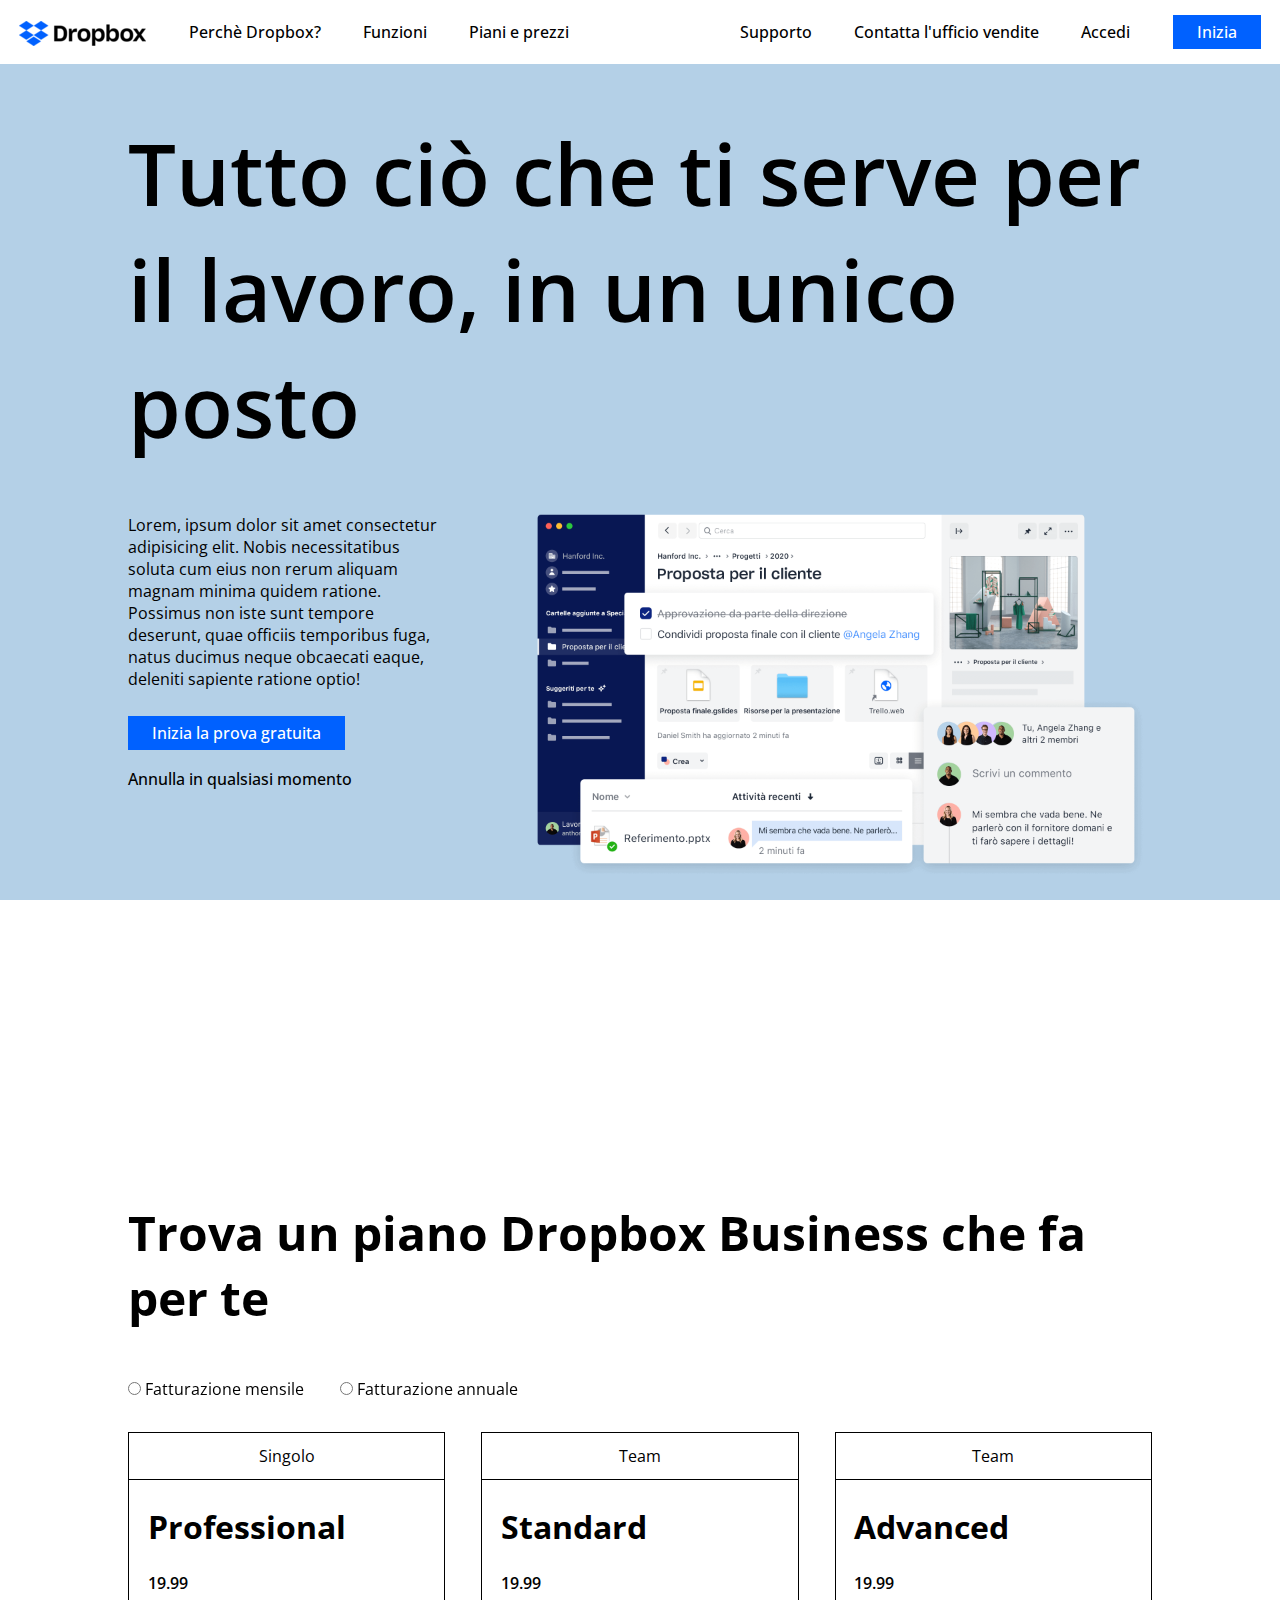
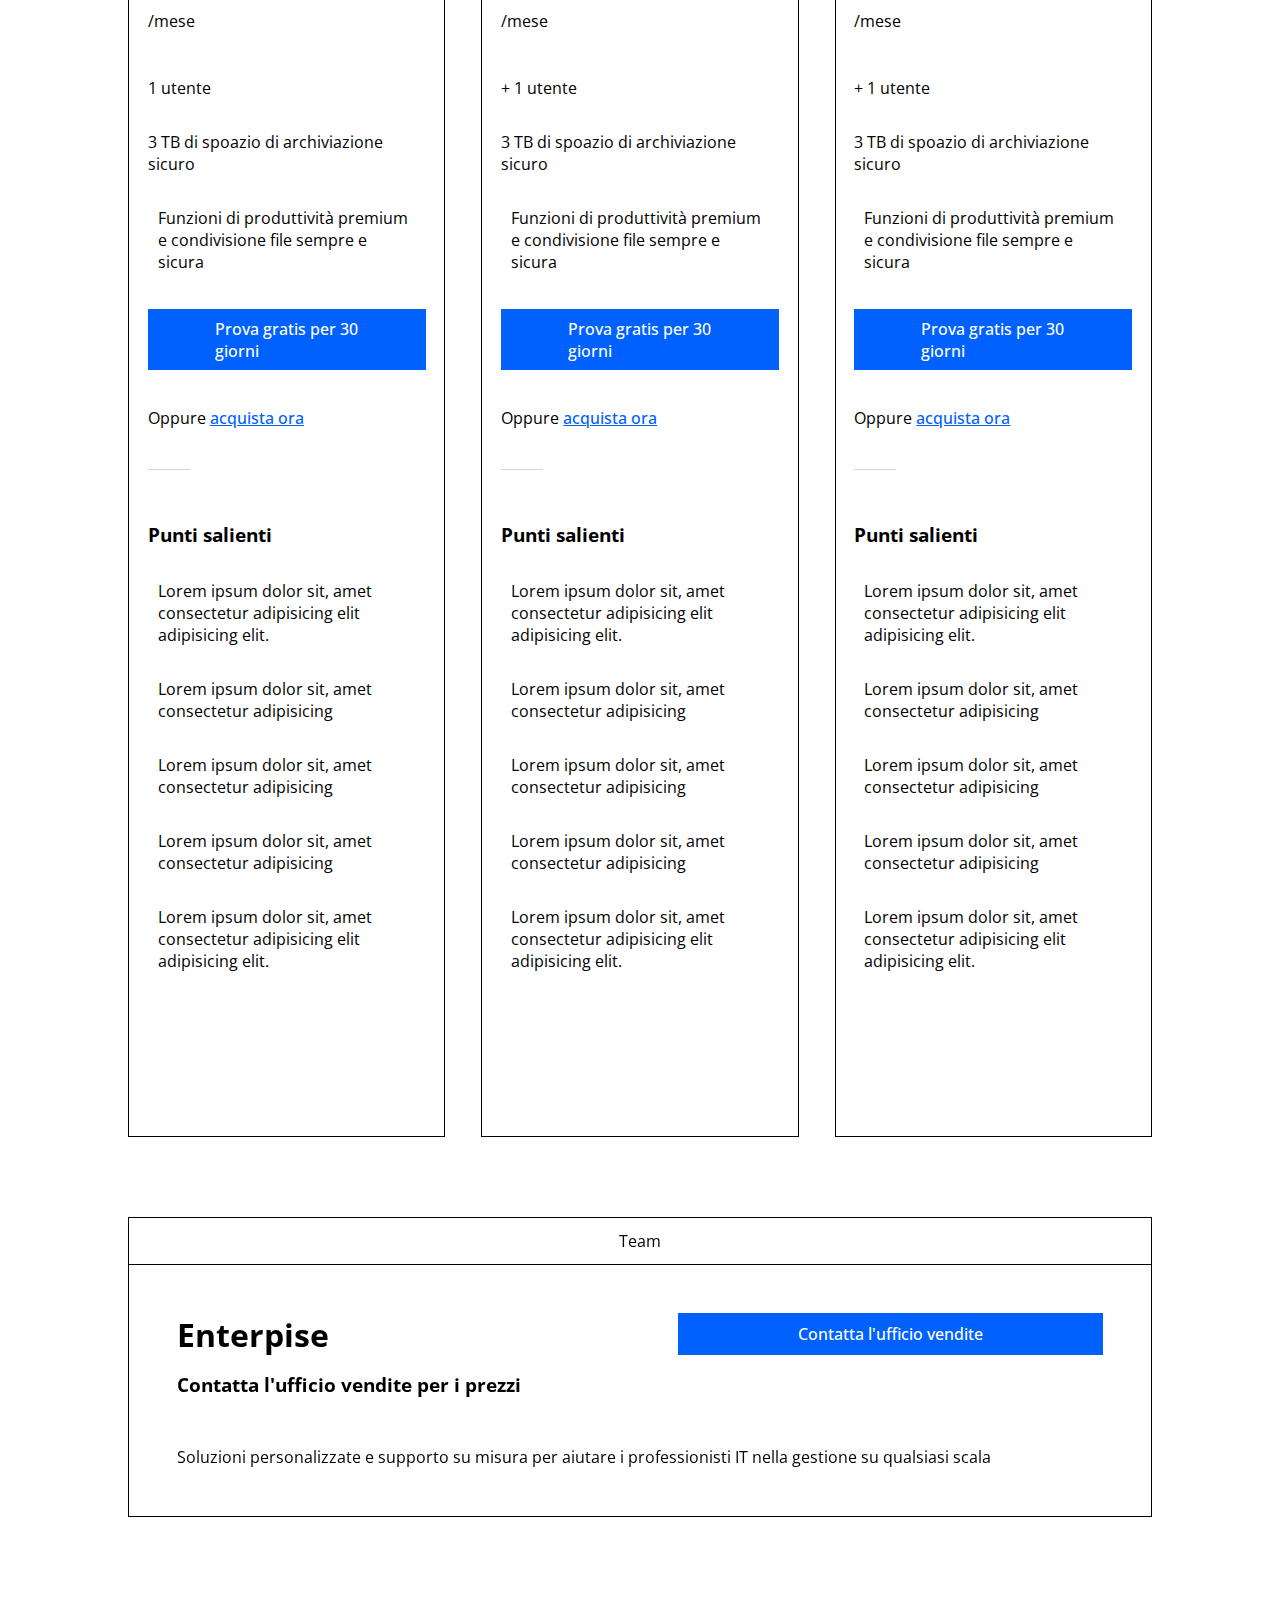
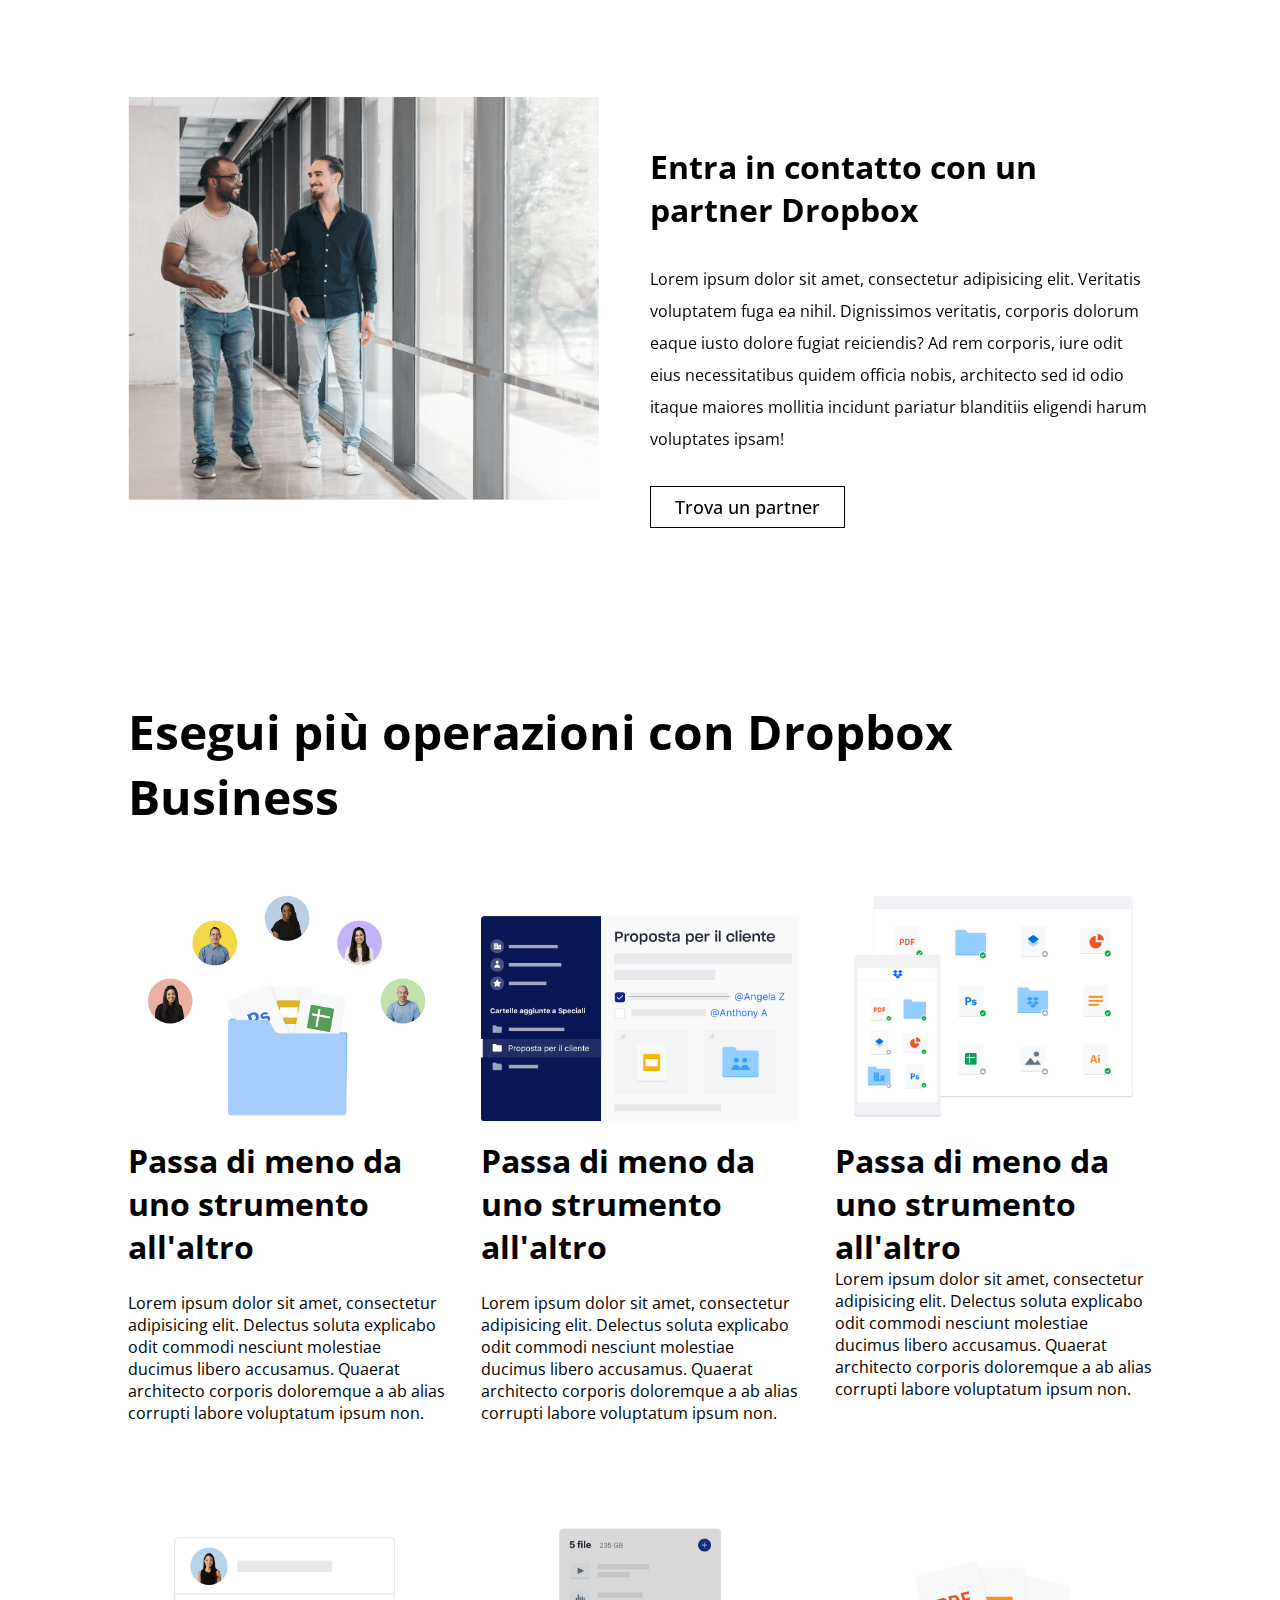
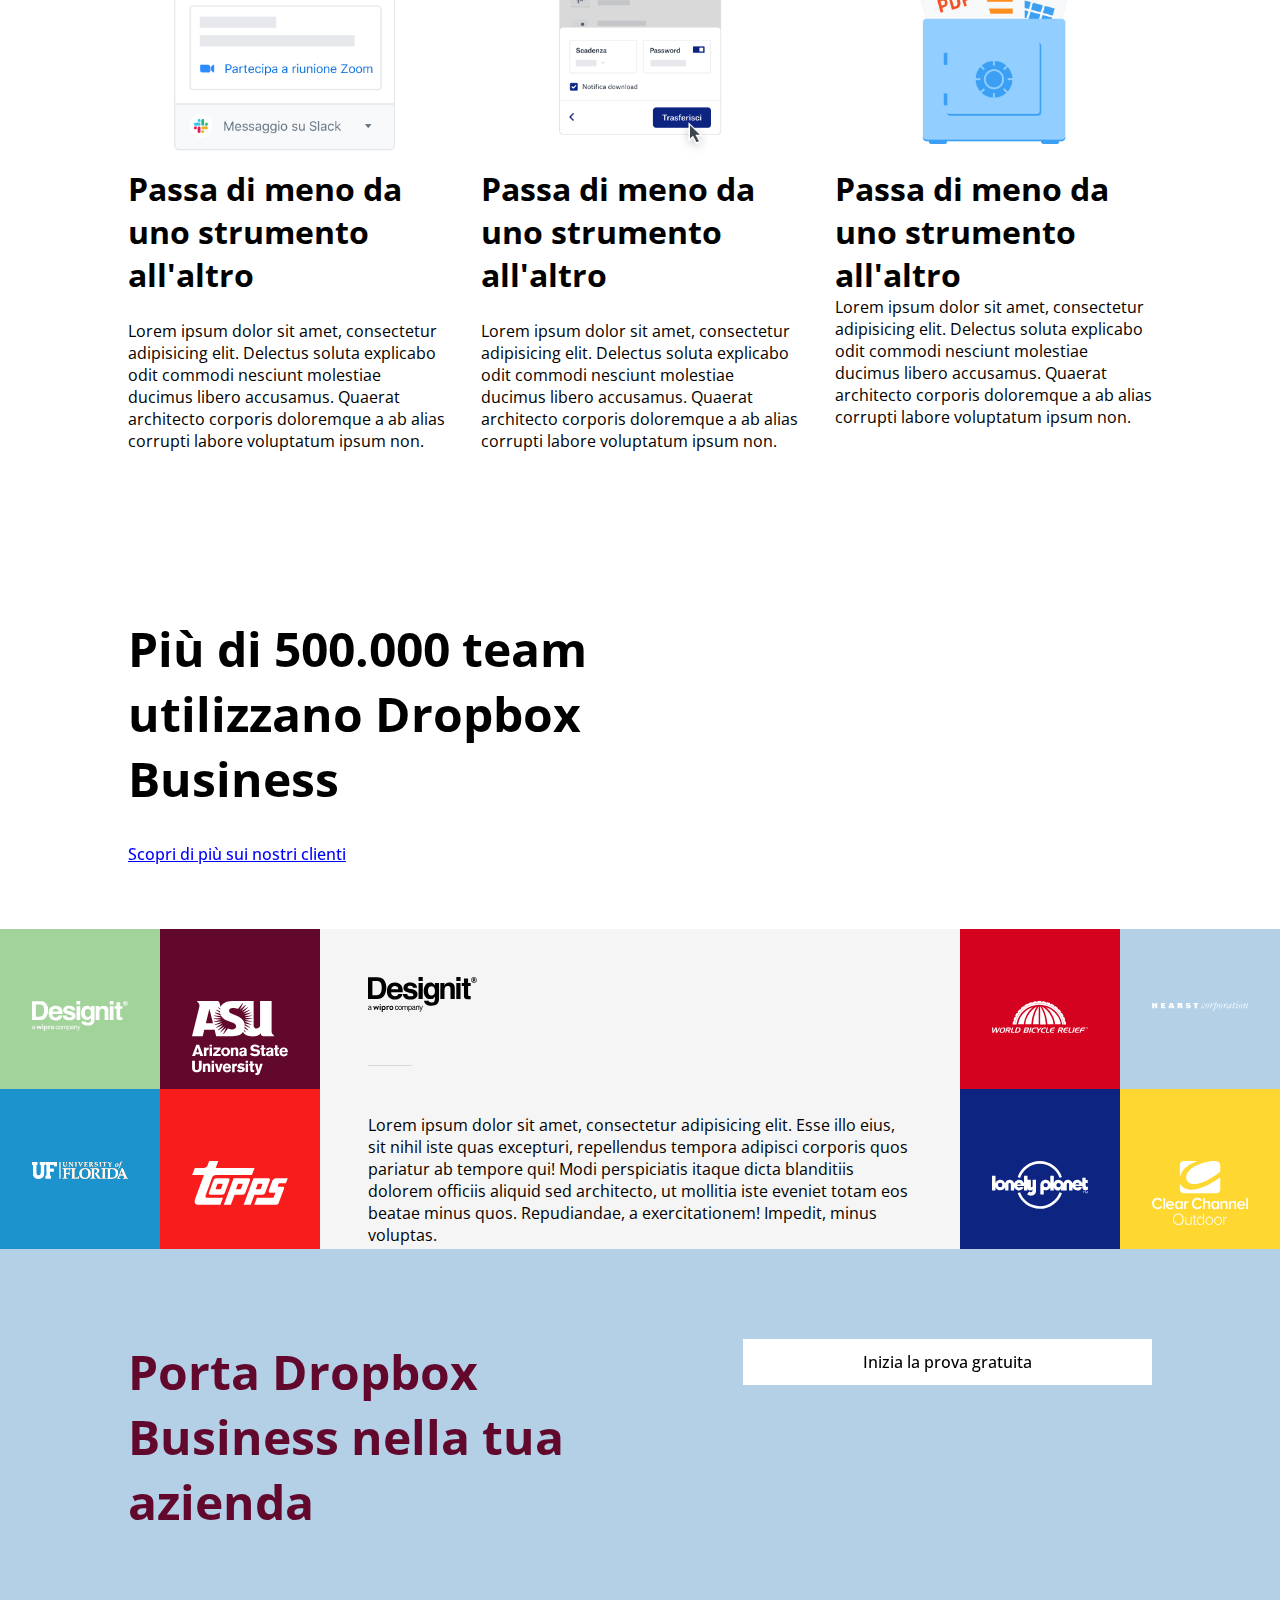
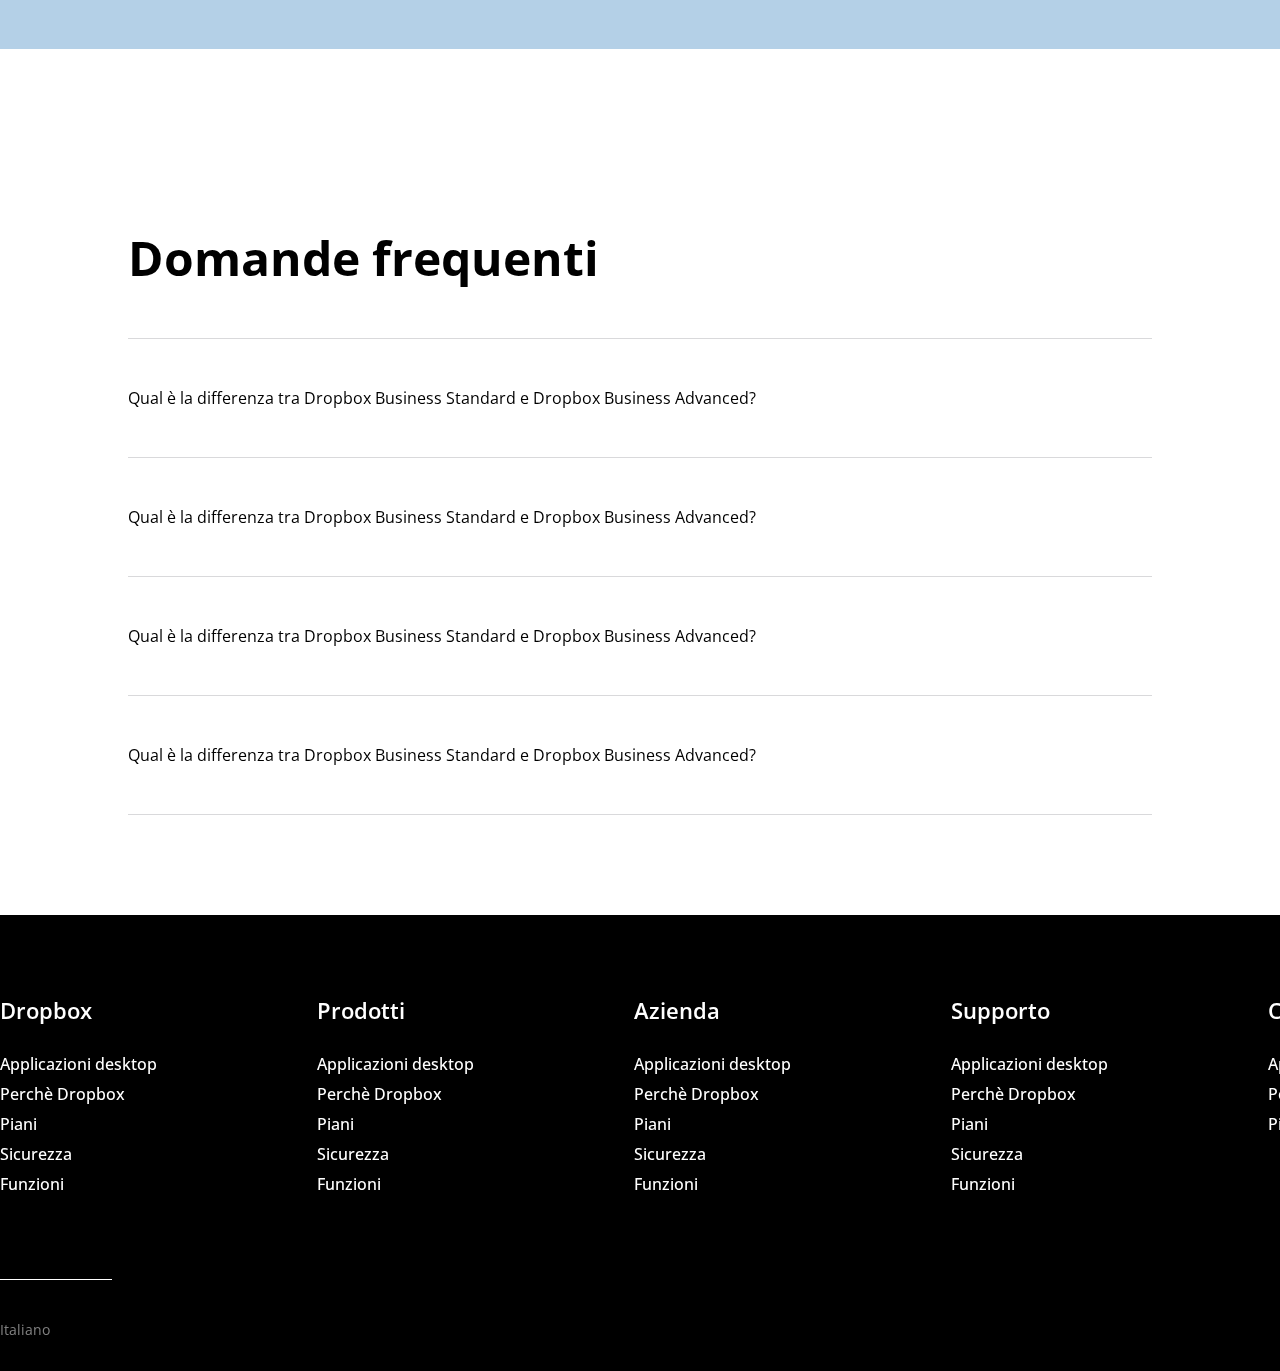
==== commit e3ed3715: "footer finito" ====
--- a/index.html
+++ b/index.html
@@ -476,7 +476,7 @@
         <div class="center-text">
           <div class="brand">
             <img src="img/designit.svg" alt="Brand">
-            <div class="line"></div>
+            <div class="line-brand"></div>
           </div>
           <p>
             Lorem ipsum dolor sit amet, consectetur adipisicing elit. Esse illo eius, sit nihil iste quas excepturi, repellendus tempora adipisci corporis quos pariatur ab tempore qui! Modi perspiciatis itaque dicta blanditiis dolorem officiis aliquid sed architecto, ut mollitia iste eveniet totam eos beatae minus quos. Repudiandae, a exercitationem! Impedit, minus voluptas.
@@ -533,7 +533,67 @@
       </div>
     </section>
 
-  <footer>  </footer>
+  <footer> 
+    <section class="end-page clearfix">
+      <div class="under-page">
+        <ul>
+          <li><h4>Dropbox</h4></li>
+          <li><a href="#">Applicazioni desktop</a></li>
+          <li><a href="#">Perchè Dropbox</a></li>
+          <li><a href="#">Piani</a></li>
+          <li><a href="#">Sicurezza</a></li>
+          <li><a href="#">Funzioni</a></li>
+        </ul>
+      </div>
+      <div class="under-page">
+        <ul>
+          <li><h4>Prodotti</h4></li>
+          <li><a href="#">Applicazioni desktop</a></li>
+          <li><a href="#">Perchè Dropbox</a></li>
+          <li><a href="#">Piani</a></li>
+          <li><a href="#">Sicurezza</a></li>
+          <li><a href="#">Funzioni</a></li>
+        </ul>
+      </div>
+      <div class="under-page">
+        <ul>
+          <li><h4>Azienda</h4></li>
+          <li><a href="#">Applicazioni desktop</a></li>
+          <li><a href="#">Perchè Dropbox</a></li>
+          <li><a href="#">Piani</a></li>
+          <li><a href="#">Sicurezza</a></li>
+          <li><a href="#">Funzioni</a></li>
+        </ul>
+      </div>
+      <div class="under-page">
+        <ul>
+          <li><h4>Supporto</h4></li>
+          <li><a href="#">Applicazioni desktop</a></li>
+          <li><a href="#">Perchè Dropbox</a></li>
+          <li><a href="#">Piani</a></li>
+          <li><a href="#">Sicurezza</a></li>
+          <li><a href="#">Funzioni</a></li>
+        </ul>
+      </div>
+      <div class="under-page">
+        <ul>
+          <li><h4>Community</h4></li>
+          <li><a href="#">Applicazioni desktop</a></li>
+          <li><a href="#">Perchè Dropbox</a></li>
+          <li><a href="#">Piani</a></li>
+        </ul> 
+      </div>
+    </section>
+
+    <section class="the-end">
+      <div class=" last-line" ></div>
+      <div class="change-lang">
+        <i class="fas fa-globe-americas"></i>
+        <span> Italiano <i class="fas fa-caret-up"></i></i></span>
+      </div>
+    </section>
+
+  </footer>
   
 </body>
 
--- a/css/style.css
+++ b/css/style.css
@@ -104,6 +104,7 @@
   height: 64px;
   background-color: white;
   z-index: 500;
+  line-height: 64px;
 }
 
 .left, .right {
@@ -122,12 +123,12 @@
   float: right;
 }
 
+li {
+  list-style: none;
+}
+
 nav ul li{
   display: inline-block;
-  list-style: none;
-}
-
-li {
   padding: 0 3%;
 }
 
@@ -137,15 +138,17 @@
 }
 
 a {
+
   color: black;
   font-size: 16px;
   font-weight: 500;
   text-decoration: none;
-}
-
-.list-nav:hover {
+
+}
+
+nav li:hover {
   line-height: 64px;
-  border-bottom: 4px solid black;
+  border-bottom: 3px solid black;
 }
 
 .disabled {
@@ -389,7 +392,7 @@
   width: 20%;
 }
 
-.line {
+.line-brand {
   width: 8%;
   margin: 48px 0;
   border-bottom: 1px solid rgb(217,217,219);
@@ -481,4 +484,52 @@
 .faq-arrow {
   float: right;
   margin-right: 48px;
-}+}
+
+/* footer */
+footer {
+  background-color: rgb(0,0,0,255);
+}
+
+.end-page, .the-end{
+  width: 90%;
+  min-width: 1600px;
+  margin: 0 auto;
+}
+
+.under-page {
+  padding: 5% 0;
+  float: left;
+  margin-right: 10%; 
+}
+
+.under-page h4{
+  color: white;
+  font-size: 22px;
+  font-weight: 600;
+  padding-bottom: 24px;
+}
+
+.under-page li a {
+  color: white;
+  font-size: 16px;
+  line-height: 30px;
+}
+
+.under-page a:hover {
+  text-decoration: underline;
+}
+
+/* the end of the page with the possibility to change language*/
+
+.last-line {
+  width: 7%;
+  border-top: 1px solid white;
+  padding-bottom: 40px;
+}
+
+.change-lang {
+  color: grey;
+  font-size: 14px;
+  padding-bottom: 32px;
+}
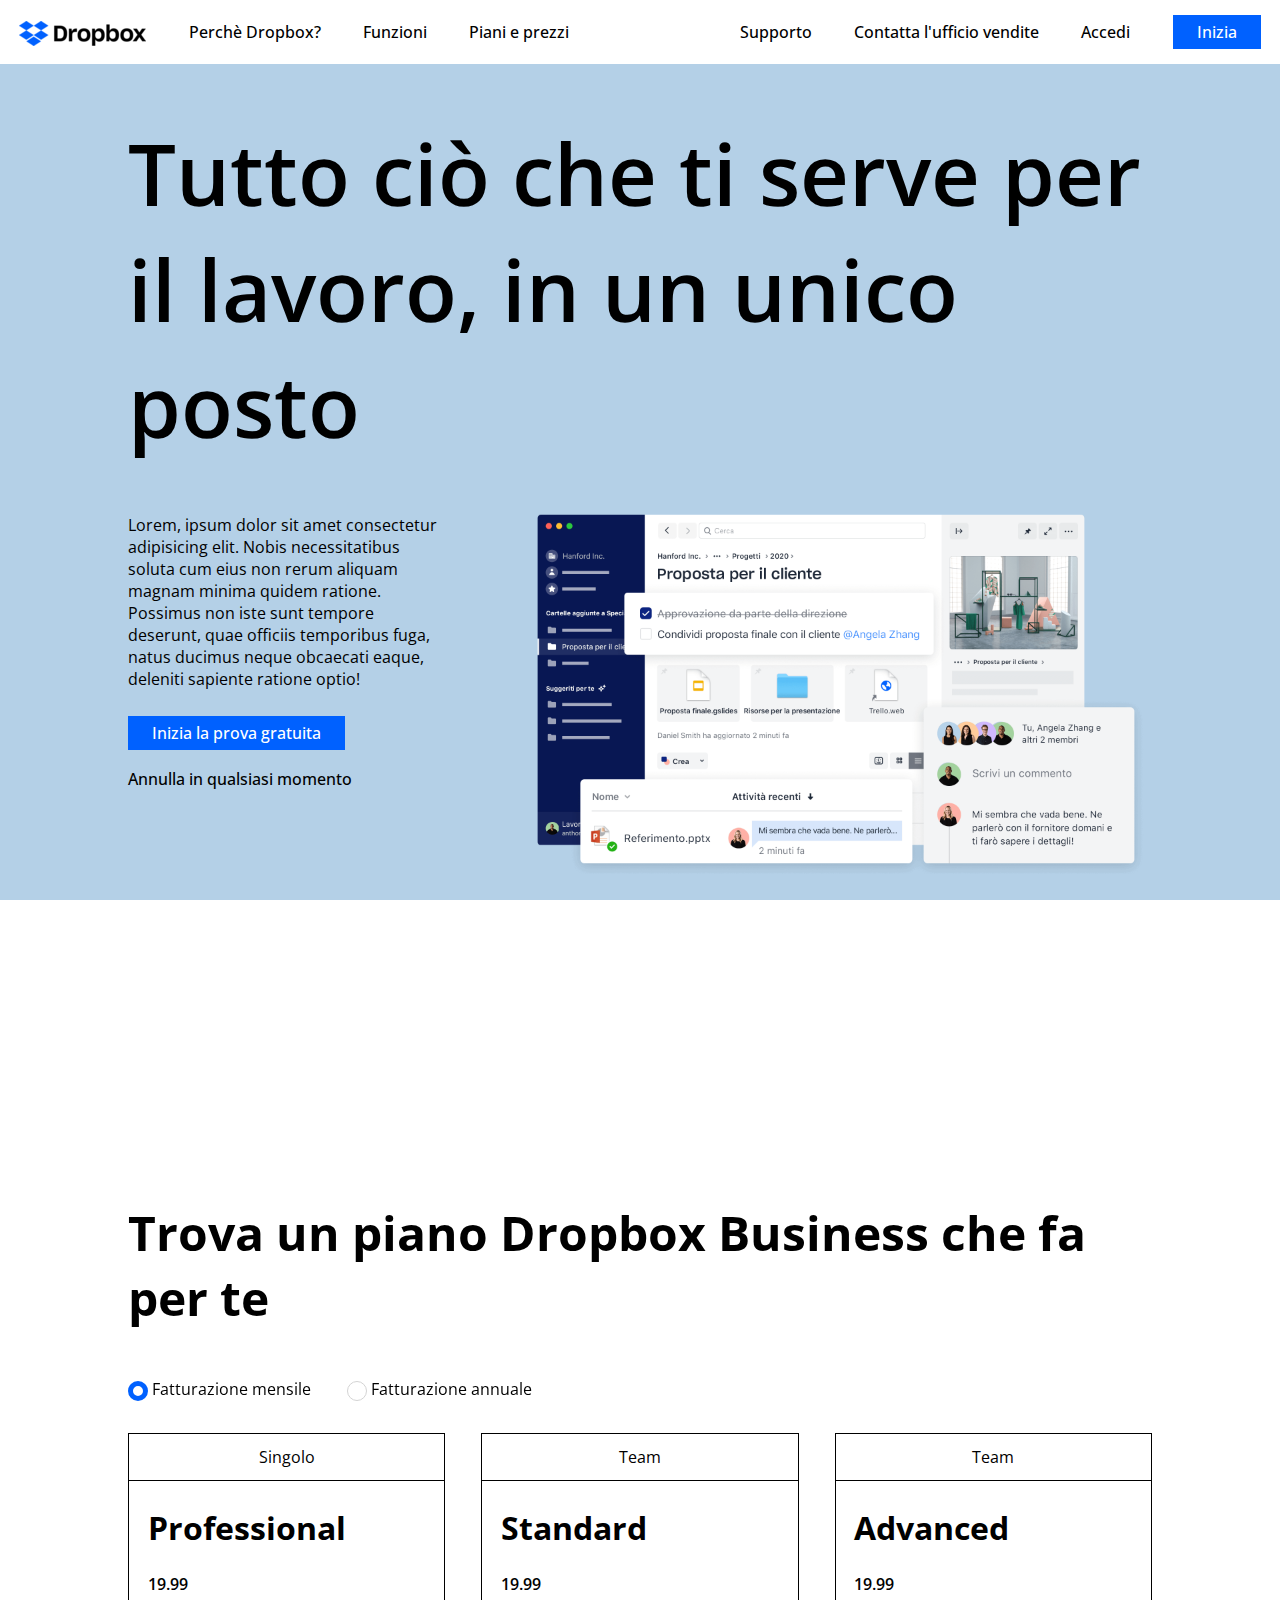
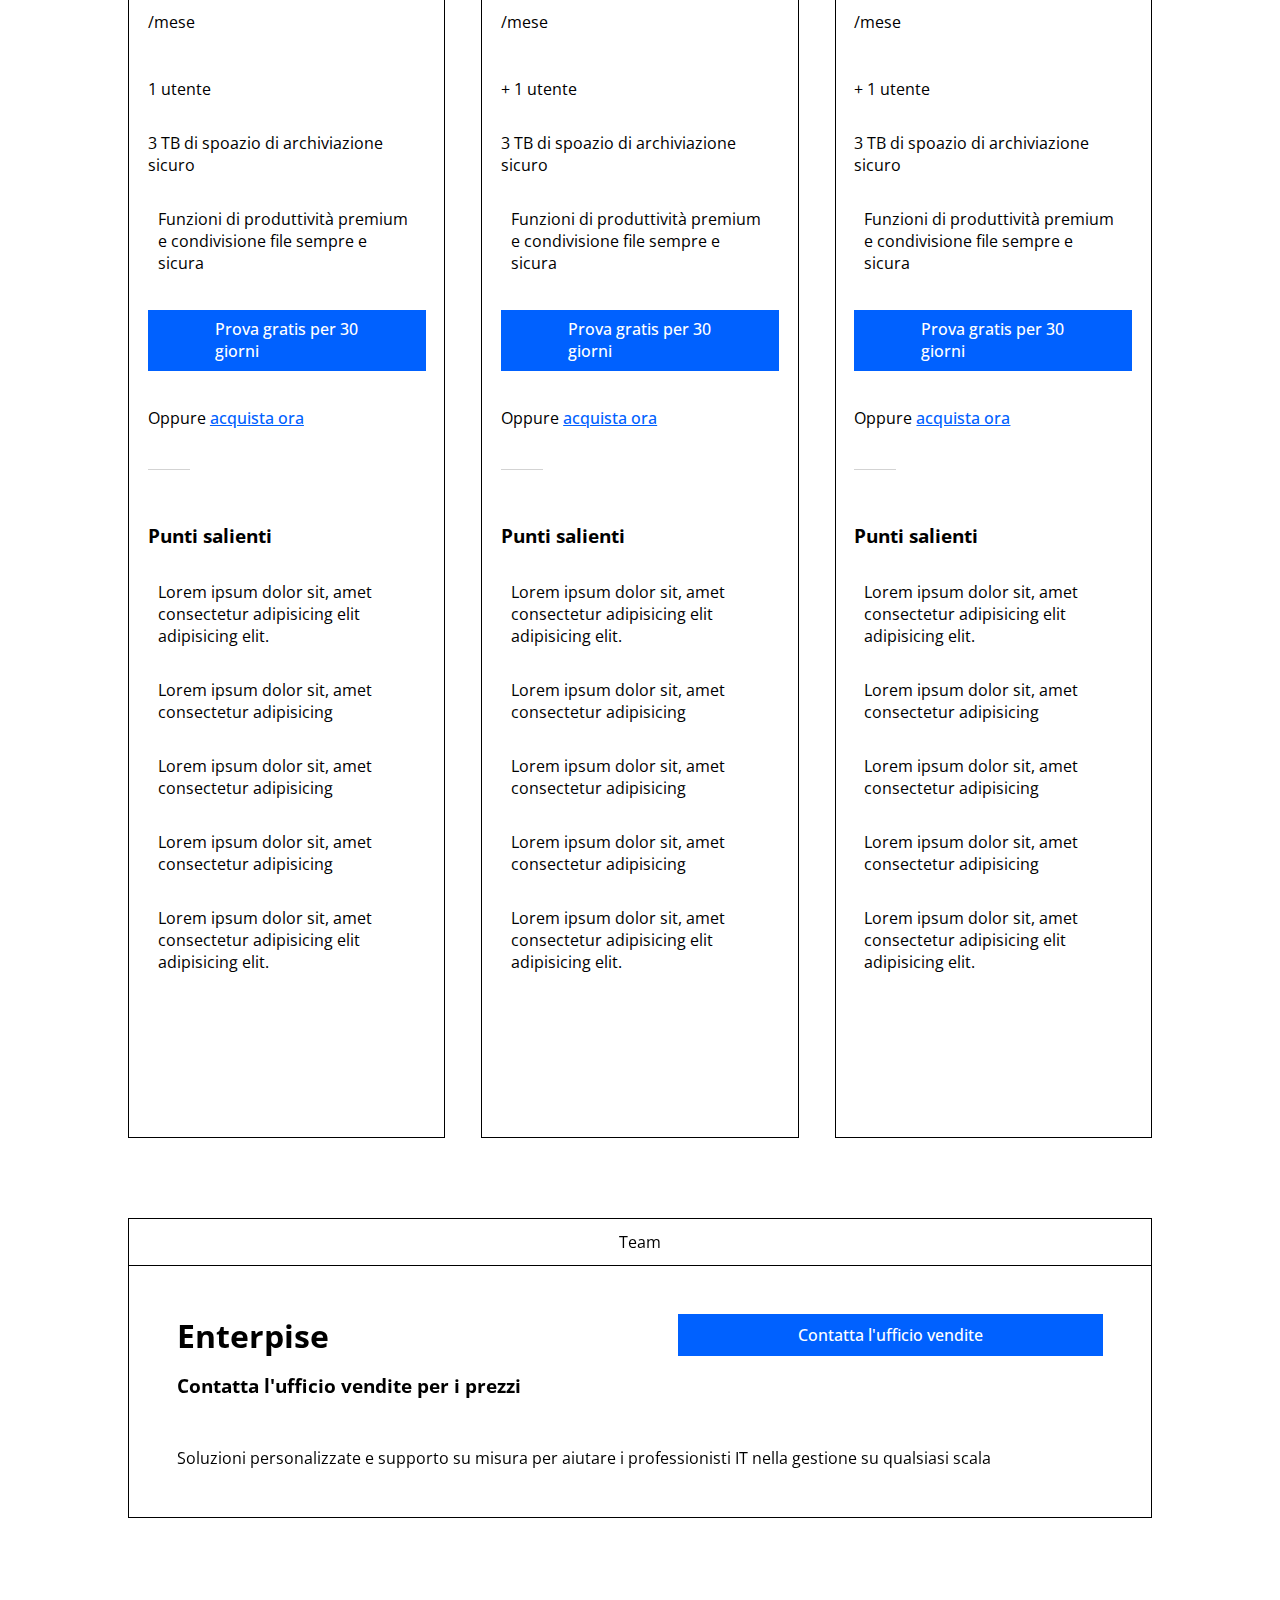
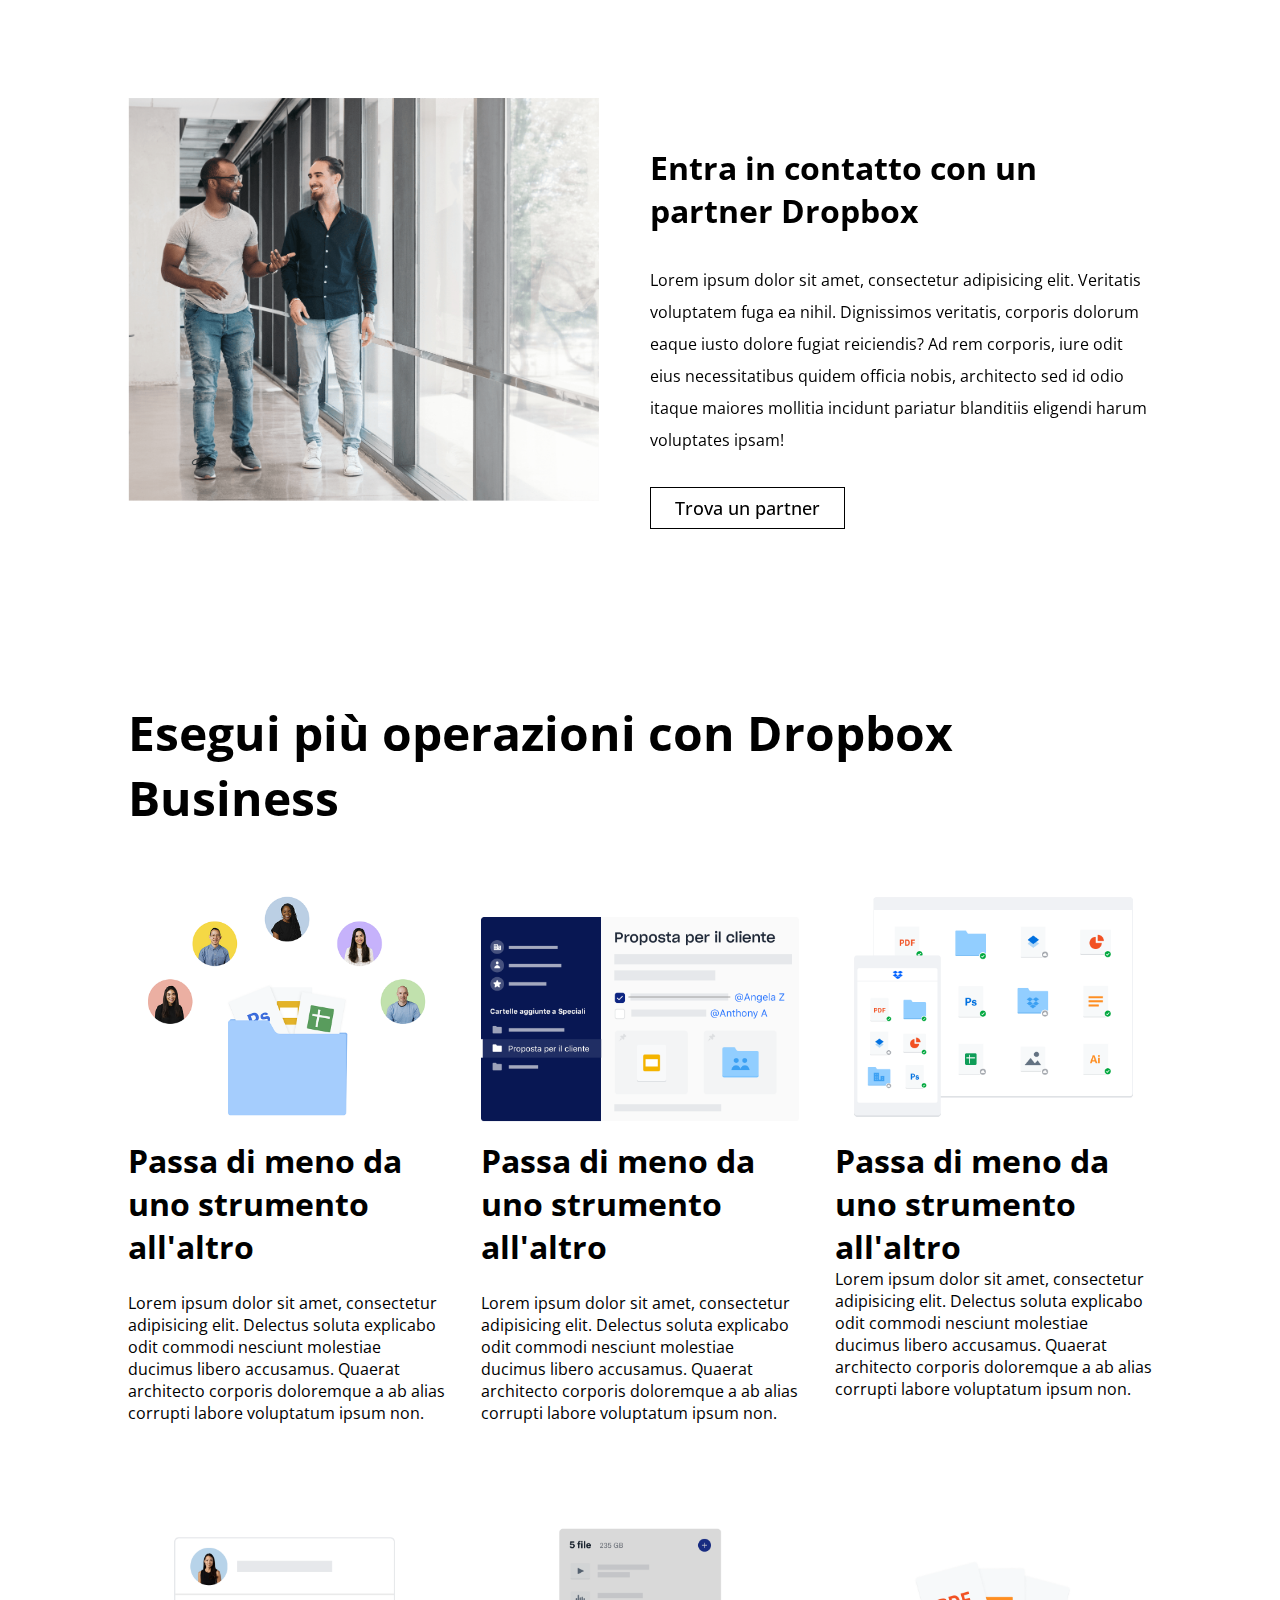
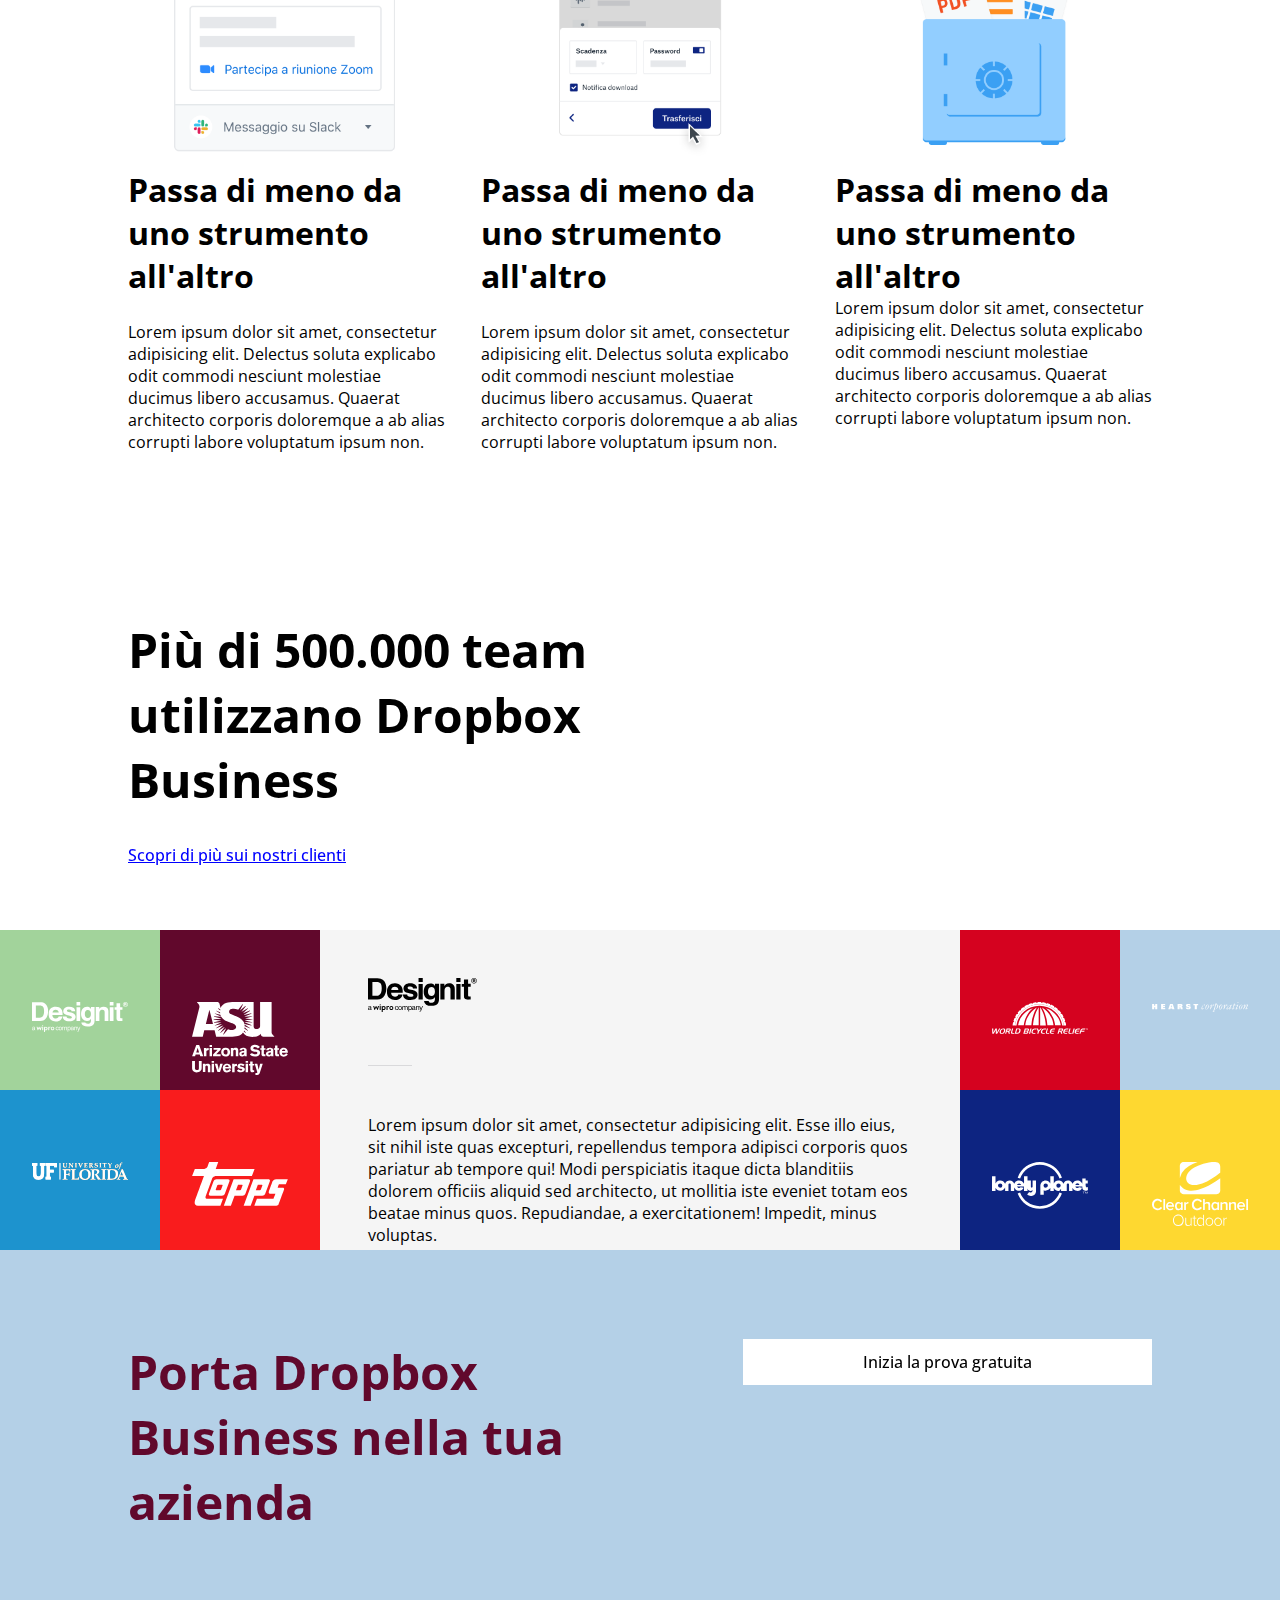
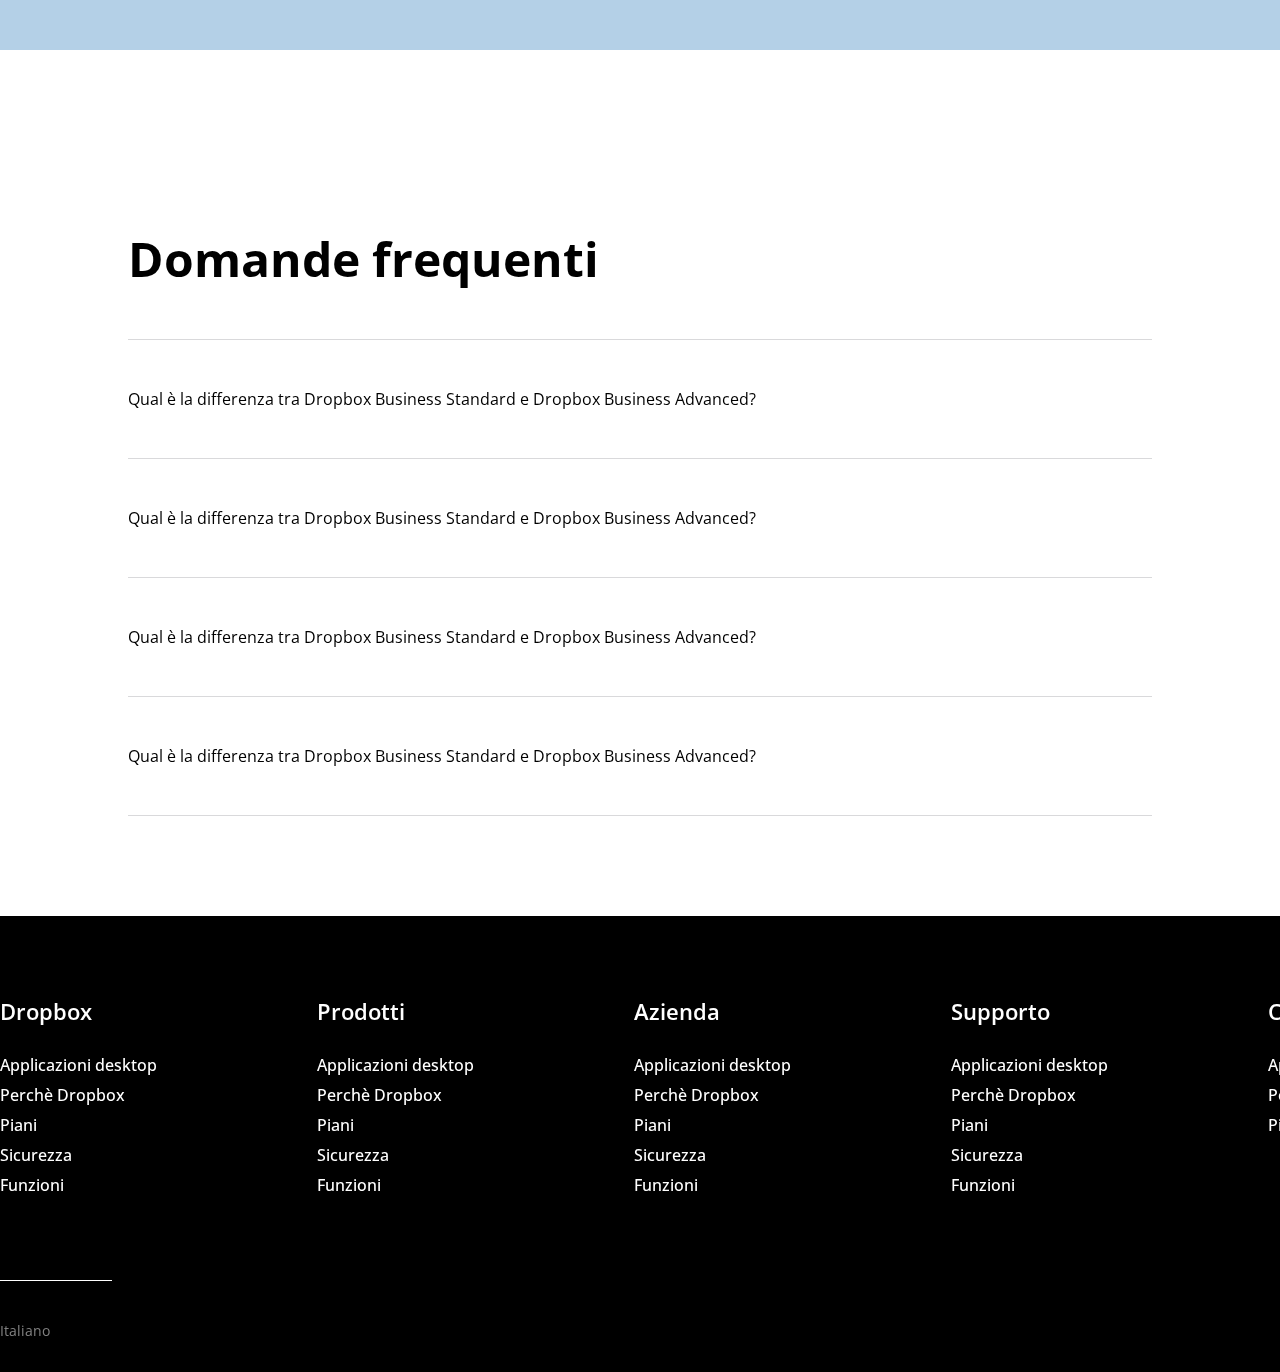
==== commit a2b663b5: "finti radio button" ====
--- a/index.html
+++ b/index.html
@@ -89,8 +89,8 @@
     <section class="top-main">
       <h2> Trova un piano Dropbox Business che fa per te </h2>
       <div class="choice">
-        <span><input type="radio"> Fatturazione mensile</span>
-        <span><input type="radio"> Fatturazione annuale</span>
+        <span class="dot"> Fatturazione mensile</span>
+        <span class="dot"> Fatturazione annuale</span>
       </div>
     </section>
 
--- a/css/style.css
+++ b/css/style.css
@@ -213,8 +213,22 @@
 }
 
 .choice>span {
+  margin-right: 32px;
+}
+
+.dot:before {
+  content: '';
   display: inline-block;
-  margin-right: 32px;
+  box-sizing: border-box;
+  width: 20px;
+  height: 20px;
+  border: 1px solid lightgrey;
+  border-radius: 50%;
+  vertical-align: middle;
+}
+
+.choice .dot:first-child:before {
+  border: 5px solid rgb(0,97,255);
 }
 
 /* columns*/
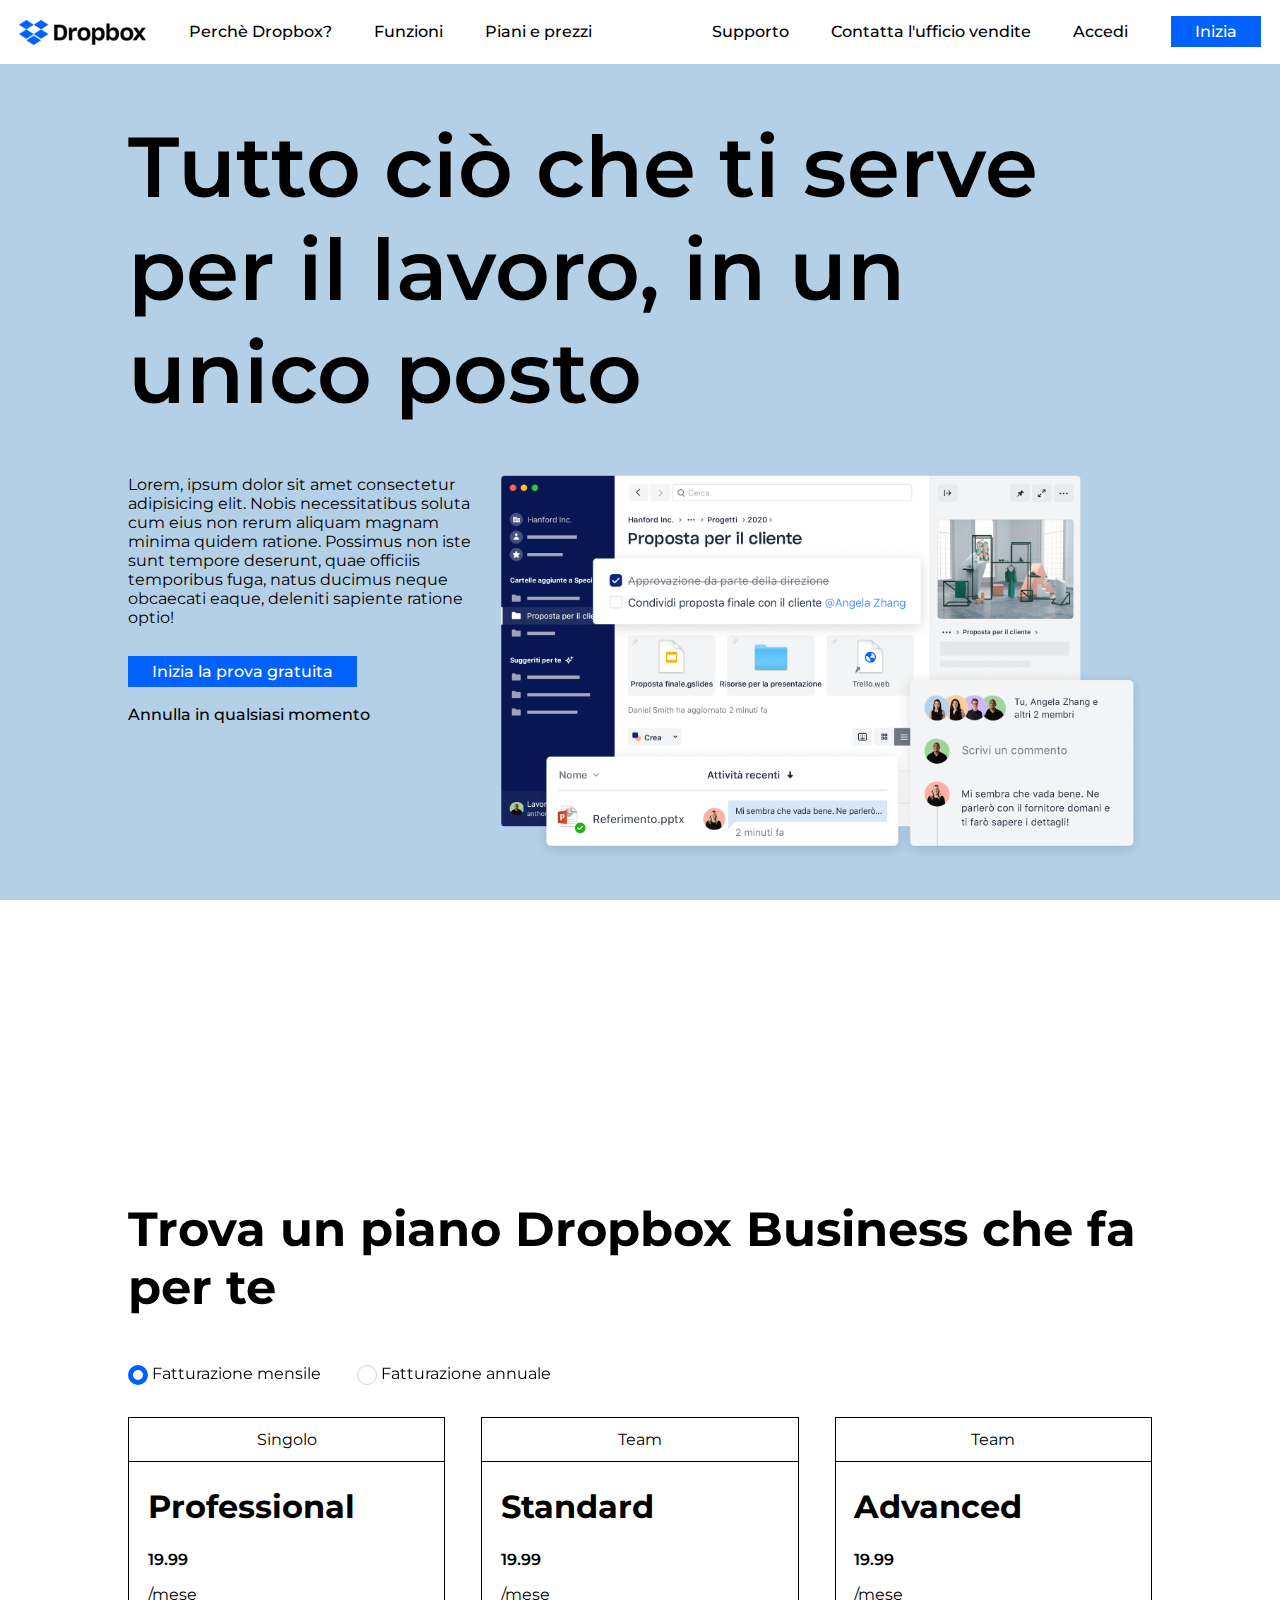
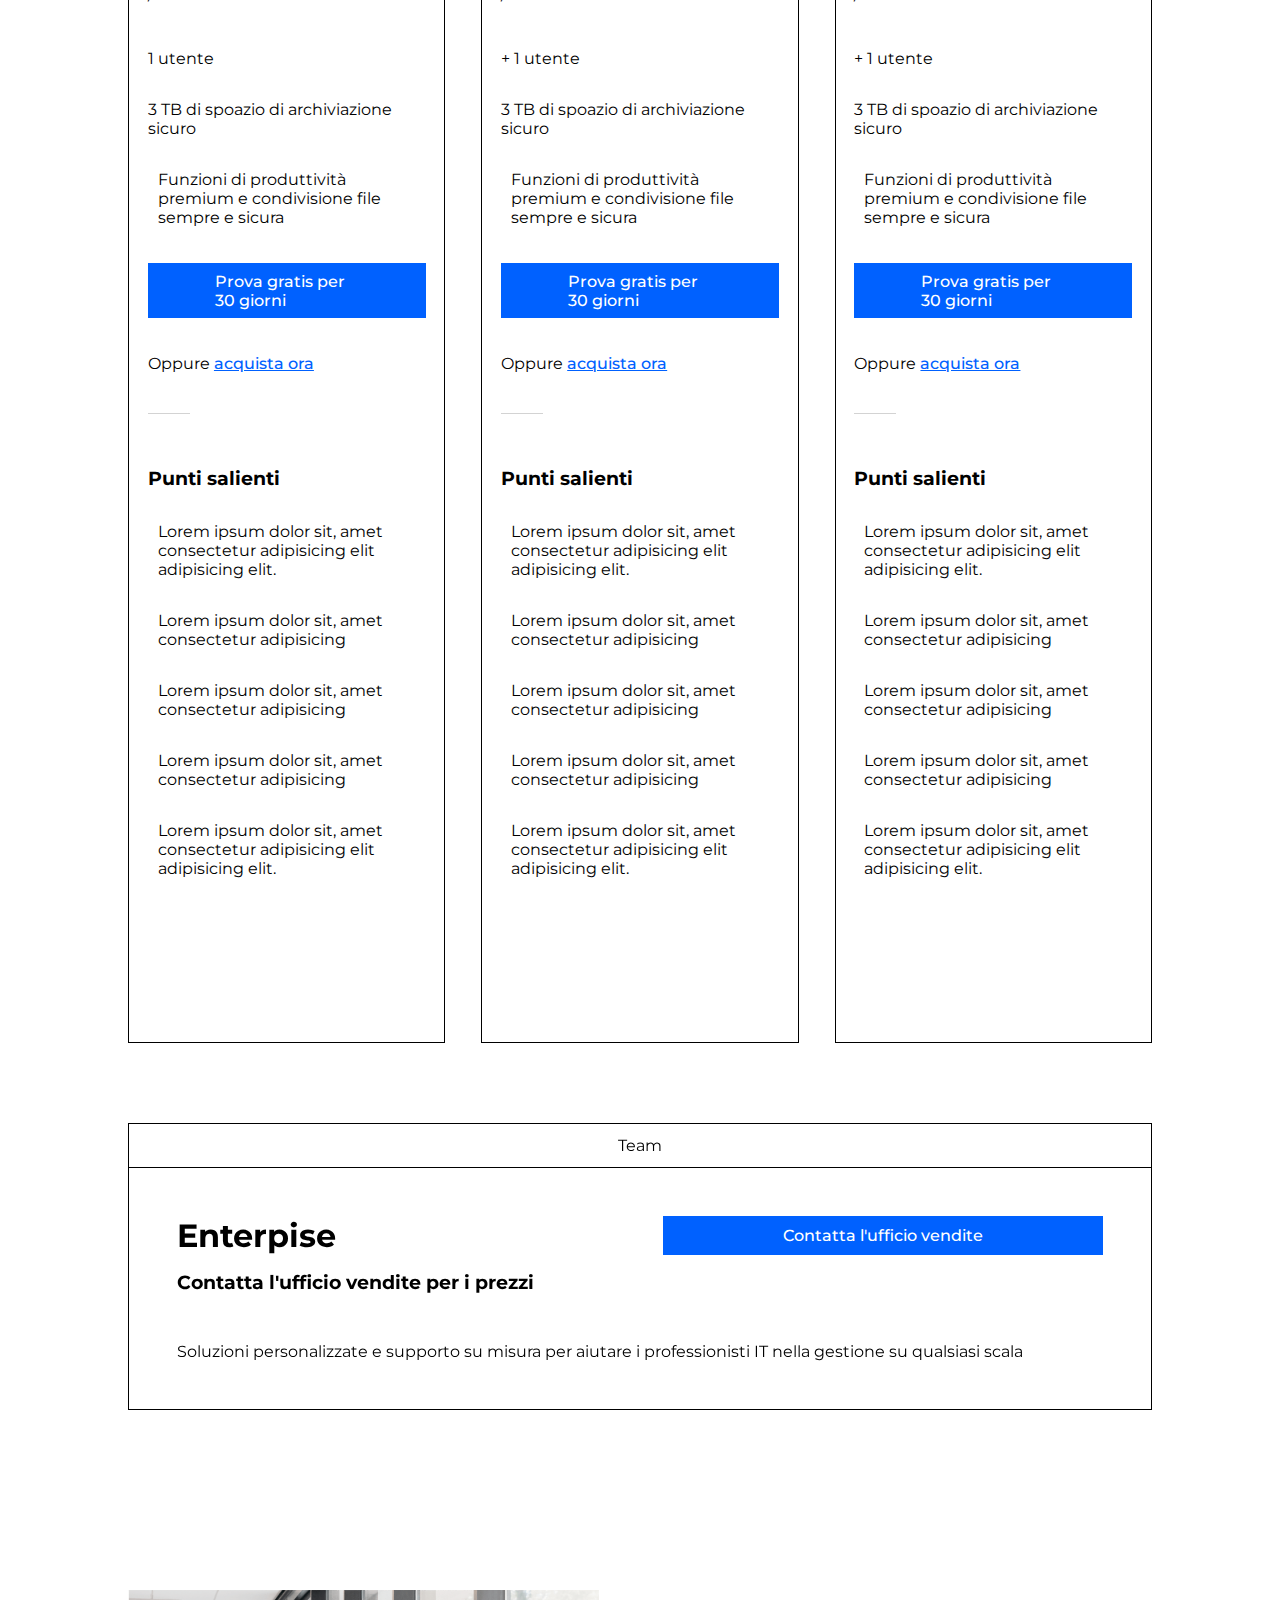
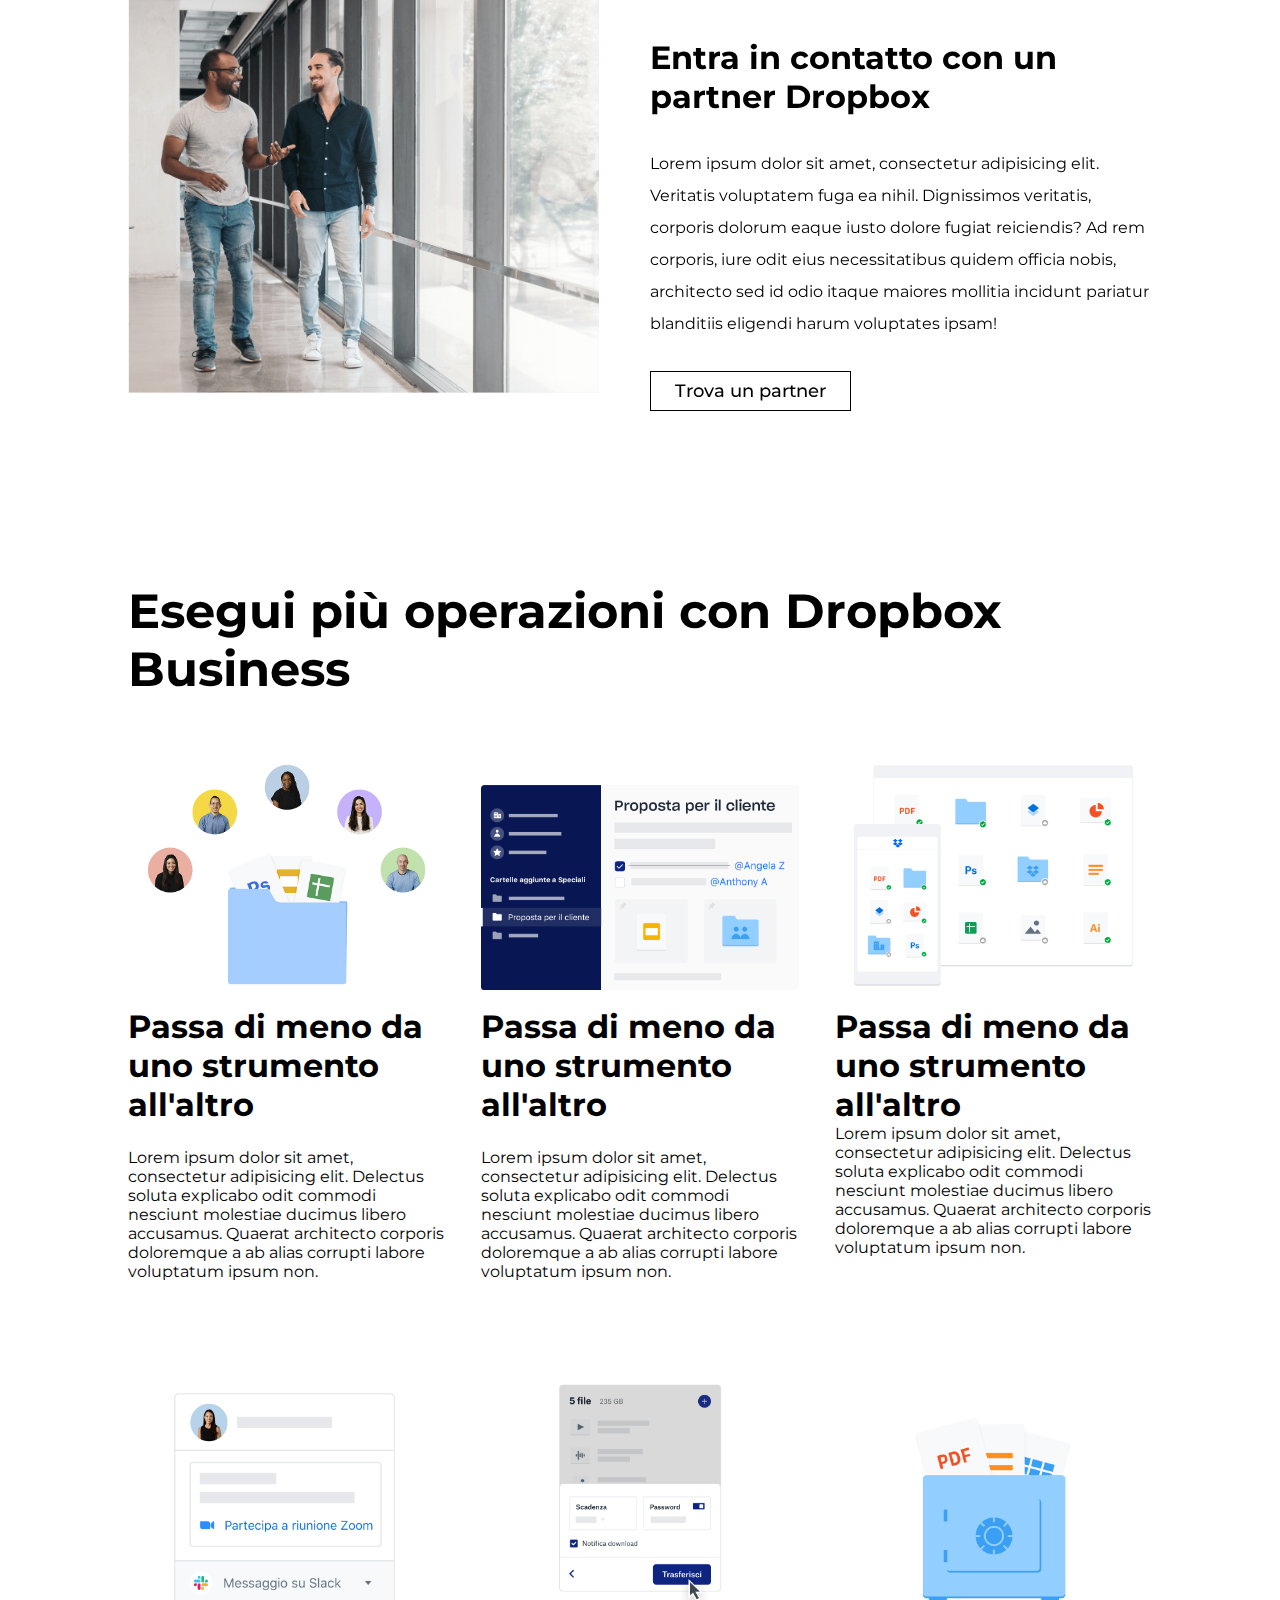
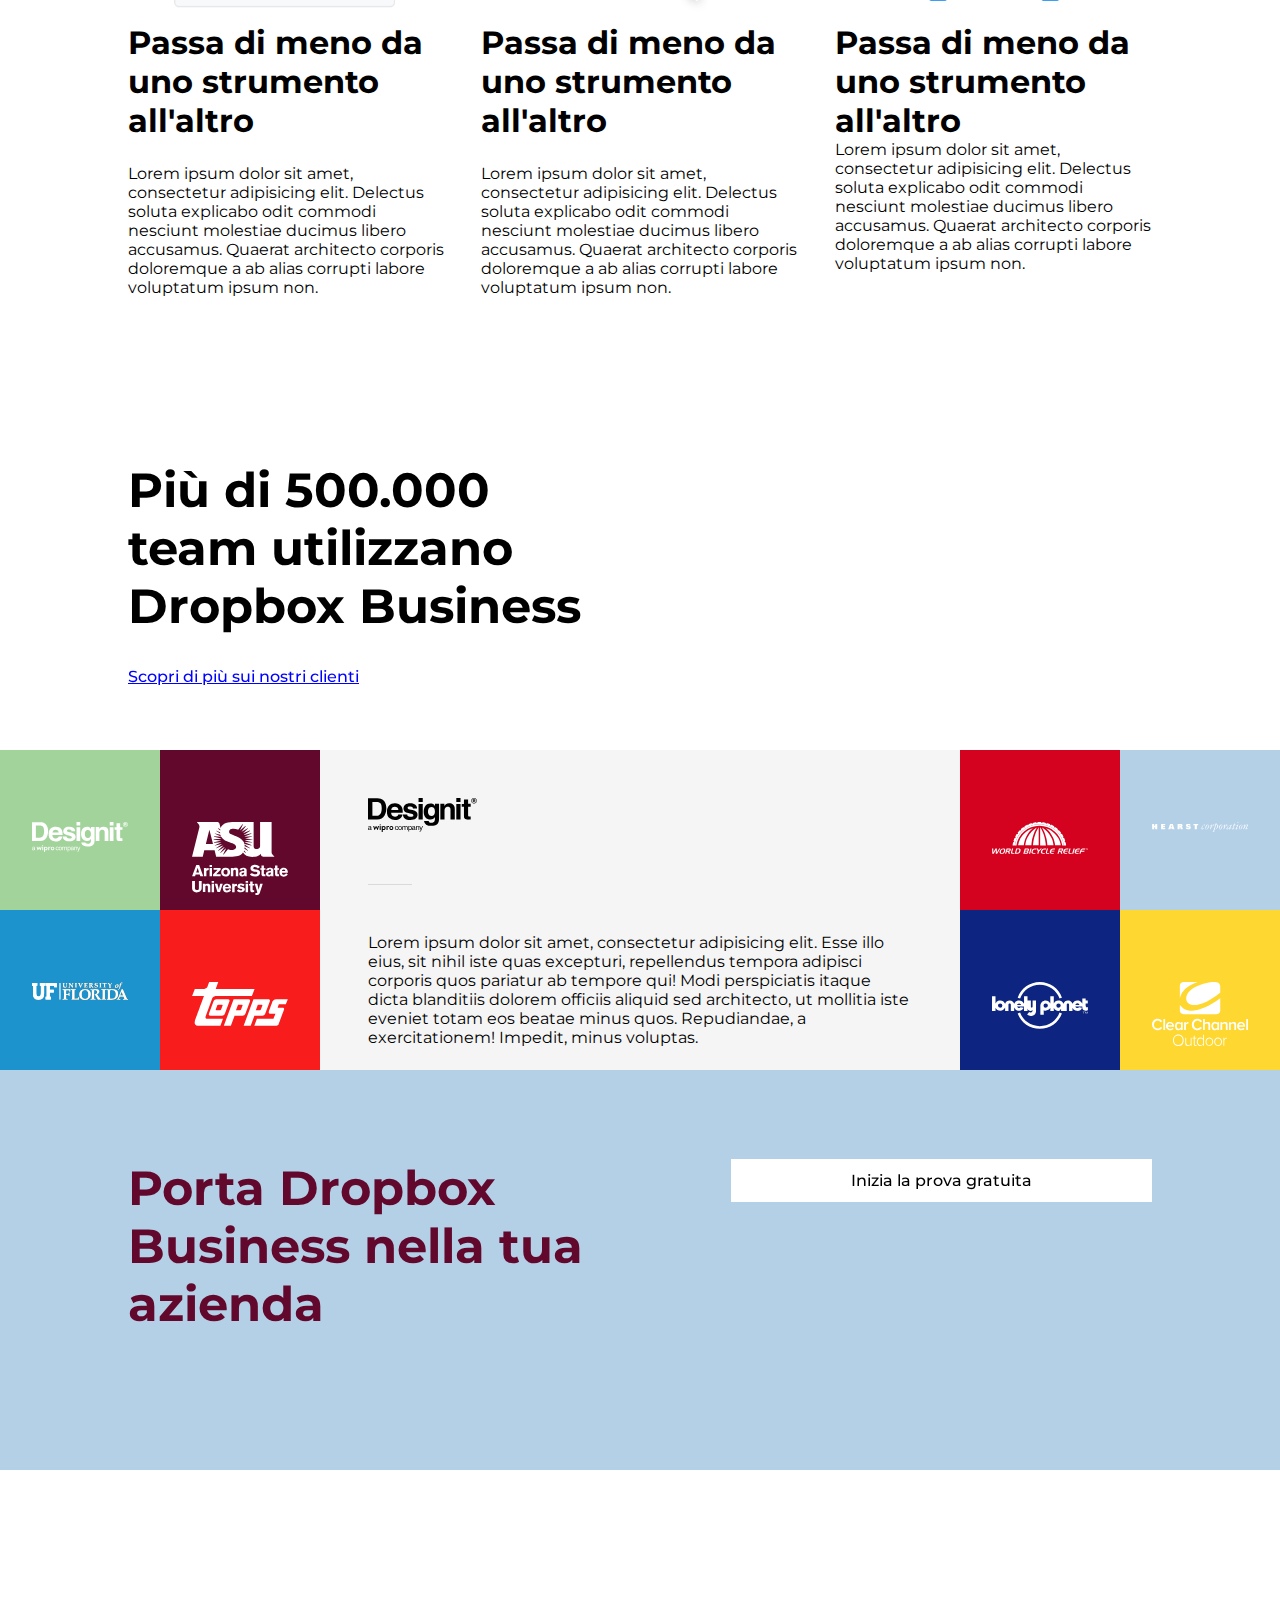
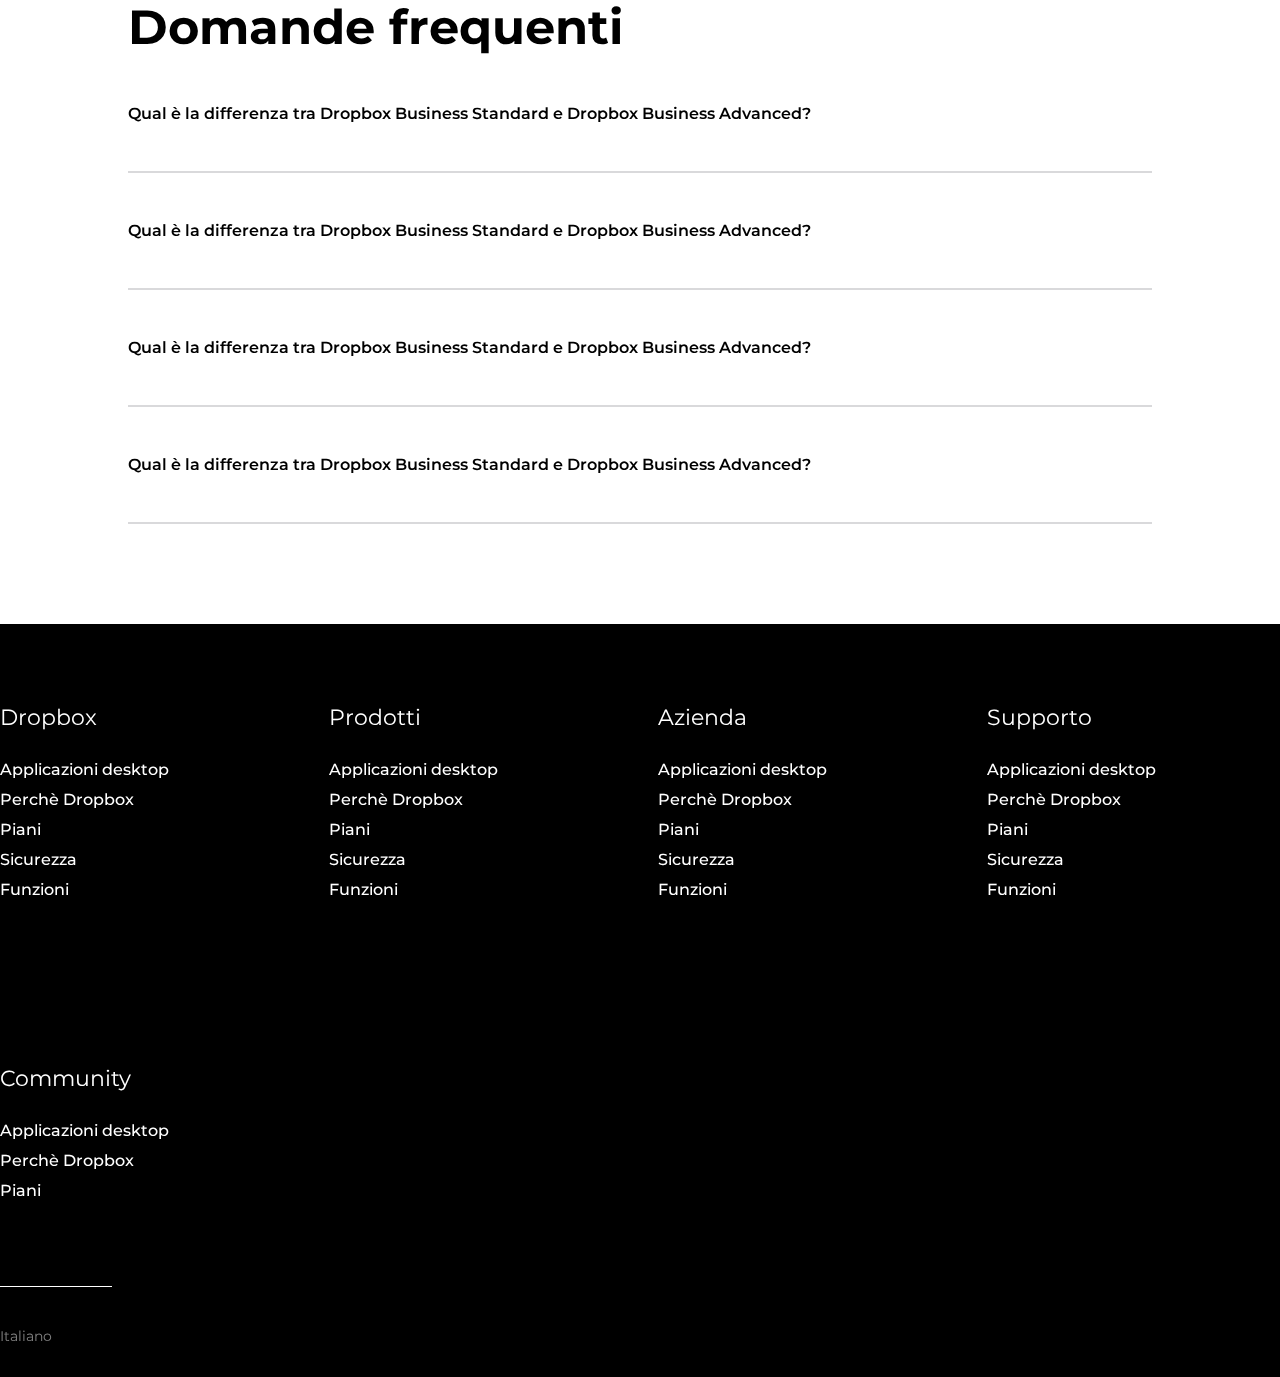
==== commit c6f0d285: "link ancora" ====
--- a/index.html
+++ b/index.html
@@ -6,14 +6,14 @@
   <meta name="viewport" content="width=device-width, initial-scale=1.0">
   
   <link rel="stylesheet" href="css/style.css">
-  <link rel="stylesheet" href="https://use.fontawesome.com/releases/v5.15.4/css/all.css" integrity="sha384-DyZ88mC6Up2uqS4h/KRgHuoeGwBcD4Ng9SiP4dIRy0EXTlnuz47vAwmeGwVChigm" crossorigin="anonymous">
-  
   <link rel="preconnect" href="https://fonts.googleapis.com">
   <link rel="preconnect" href="https://fonts.gstatic.com" crossorigin>
+  <link href="https://fonts.googleapis.com/css2?family=Montserrat&display=swap" rel="stylesheet">
+  <link rel="stylesheet" href="https://use.fontawesome.com/releases/v5.15.4/css/all.css" integrity="sha384-DyZ88mC6Up2uqS4h/KRgHuoeGwBcD4Ng9SiP4dIRy0EXTlnuz47vAwmeGwVChigm" crossorigin="anonymous">
   <link rel="preconnect" href="https://fonts.googleapis.com">
   <link rel="preconnect" href="https://fonts.gstatic.com" crossorigin>
-  <link href="https://fonts.googleapis.com/css2?family=Open+Sans:wght@400;800&display=swap" rel="stylesheet">
-  <link href="https://fonts.googleapis.com/css2?family=Open+Sans&display=swap" rel="stylesheet">
+  <link href="https://fonts.googleapis.com/css2?family=Montserrat:wght@400;800&display=swap" rel="stylesheet">
+
   
   <title>htmlcss-dropbox</title>
 </head>
@@ -72,7 +72,7 @@
       </p>
    
       <div class="arrow">
-        <a href="#"><i class="fas fa-arrow-down"></i></a>
+        <a href="#tap-arrow"><i class="fas fa-arrow-down"></i></a>
       </div>
     </div>
 
@@ -81,12 +81,11 @@
       <img src="./img/jumbo.png" alt="B2C">
     </div>
   </section>
-
+ 
   <!-- main -->
-  <main class="container">  
-    
+  <main class="container" id="tap-arrow">  
     <!-- section of second title and radio buttons -->
-    <section class="top-main">
+    <section class="top-main"  id="tap-arrow">
       <h2> Trova un piano Dropbox Business che fa per te </h2>
       <div class="choice">
         <span class="dot"> Fatturazione mensile</span>
@@ -515,20 +514,23 @@
     <!-- FAQ section -->
     <section class="container faq">
       <h2> Domande frequenti</h2>
-      <div>
-        <span> Qual è la differenza tra Dropbox Business Standard e Dropbox Business Advanced? </span>
+      <div class="go-down">
+        <span class="text-faq"> Qual è la differenza tra Dropbox Business Standard e Dropbox Business Advanced? </span>
         <span class="faq-arrow"><i class="fas fa-chevron-down"></i></span>
       </div>
-      <div>
-        <span> Qual è la differenza tra Dropbox Business Standard e Dropbox Business Advanced? </span>
+      
+      <div class="go-down">
+        <span class="text-faq"> Qual è la differenza tra Dropbox Business Standard e Dropbox Business Advanced? </span>
         <span class="faq-arrow"><i class="fas fa-chevron-down"></i></span>
       </div>
-      <div>
-        <span> Qual è la differenza tra Dropbox Business Standard e Dropbox Business Advanced? </span>
+
+      <div class="go-down">
+        <span class="text-faq"> Qual è la differenza tra Dropbox Business Standard e Dropbox Business Advanced? </span>
         <span class="faq-arrow"><i class="fas fa-chevron-down"></i></span>
       </div>
-      <div>
-        <span> Qual è la differenza tra Dropbox Business Standard e Dropbox Business Advanced? </span>
+
+      <div class="go-down">
+        <span class="text-faq"> Qual è la differenza tra Dropbox Business Standard e Dropbox Business Advanced? </span>
         <span class="faq-arrow"><i class="fas fa-chevron-down"></i></span>
       </div>
     </section>
--- a/css/style.css
+++ b/css/style.css
@@ -9,7 +9,7 @@
 }
 
 body {
-  font-family: 'Open Sans', sans-serif;
+  font-family: 'Montserrat', sans-serif;
 }
 
 .clearfix::after {
@@ -138,12 +138,10 @@
 }
 
 a {
-
   color: black;
   font-size: 16px;
   font-weight: 500;
   text-decoration: none;
-
 }
 
 nav li:hover {
@@ -164,14 +162,14 @@
 }
 
 .left-jumbo {
-  width: 25%;
+  width: 27%;
   float: left;
   margin-left: 10%;
 }
 
 .right-jumbo {
   text-align: left;
-  width: 50%;
+  width: 53%;
   float: right;
   margin-right: 10%;
 }
@@ -181,7 +179,7 @@
 }
 
 h1 {
-  margin: 4% 10% 4% 10%;
+  padding: 4% 9% 4% 10%;
 }
 
 .arrow i {
@@ -490,15 +488,26 @@
   padding-bottom: 100px;
 }
 
-.faq div, .faq h2 {
+.go-down, .faq-title {
   padding: 48px 0;
-  border-bottom: 1px solid rgb(217,217,219);
+  border-bottom: 2px solid rgb(217,217,219);
+}
+
+.text-faq {
+  font-weight: 600;
 }
 
 .faq-arrow {
   float: right;
   margin-right: 48px;
 }
+
+.drop-down {
+  position: relative;
+  display: inline-block;
+}
+
+
 
 /* footer */
 footer {
@@ -520,7 +529,7 @@
 .under-page h4{
   color: white;
   font-size: 22px;
-  font-weight: 600;
+  font-weight: 400;
   padding-bottom: 24px;
 }
 
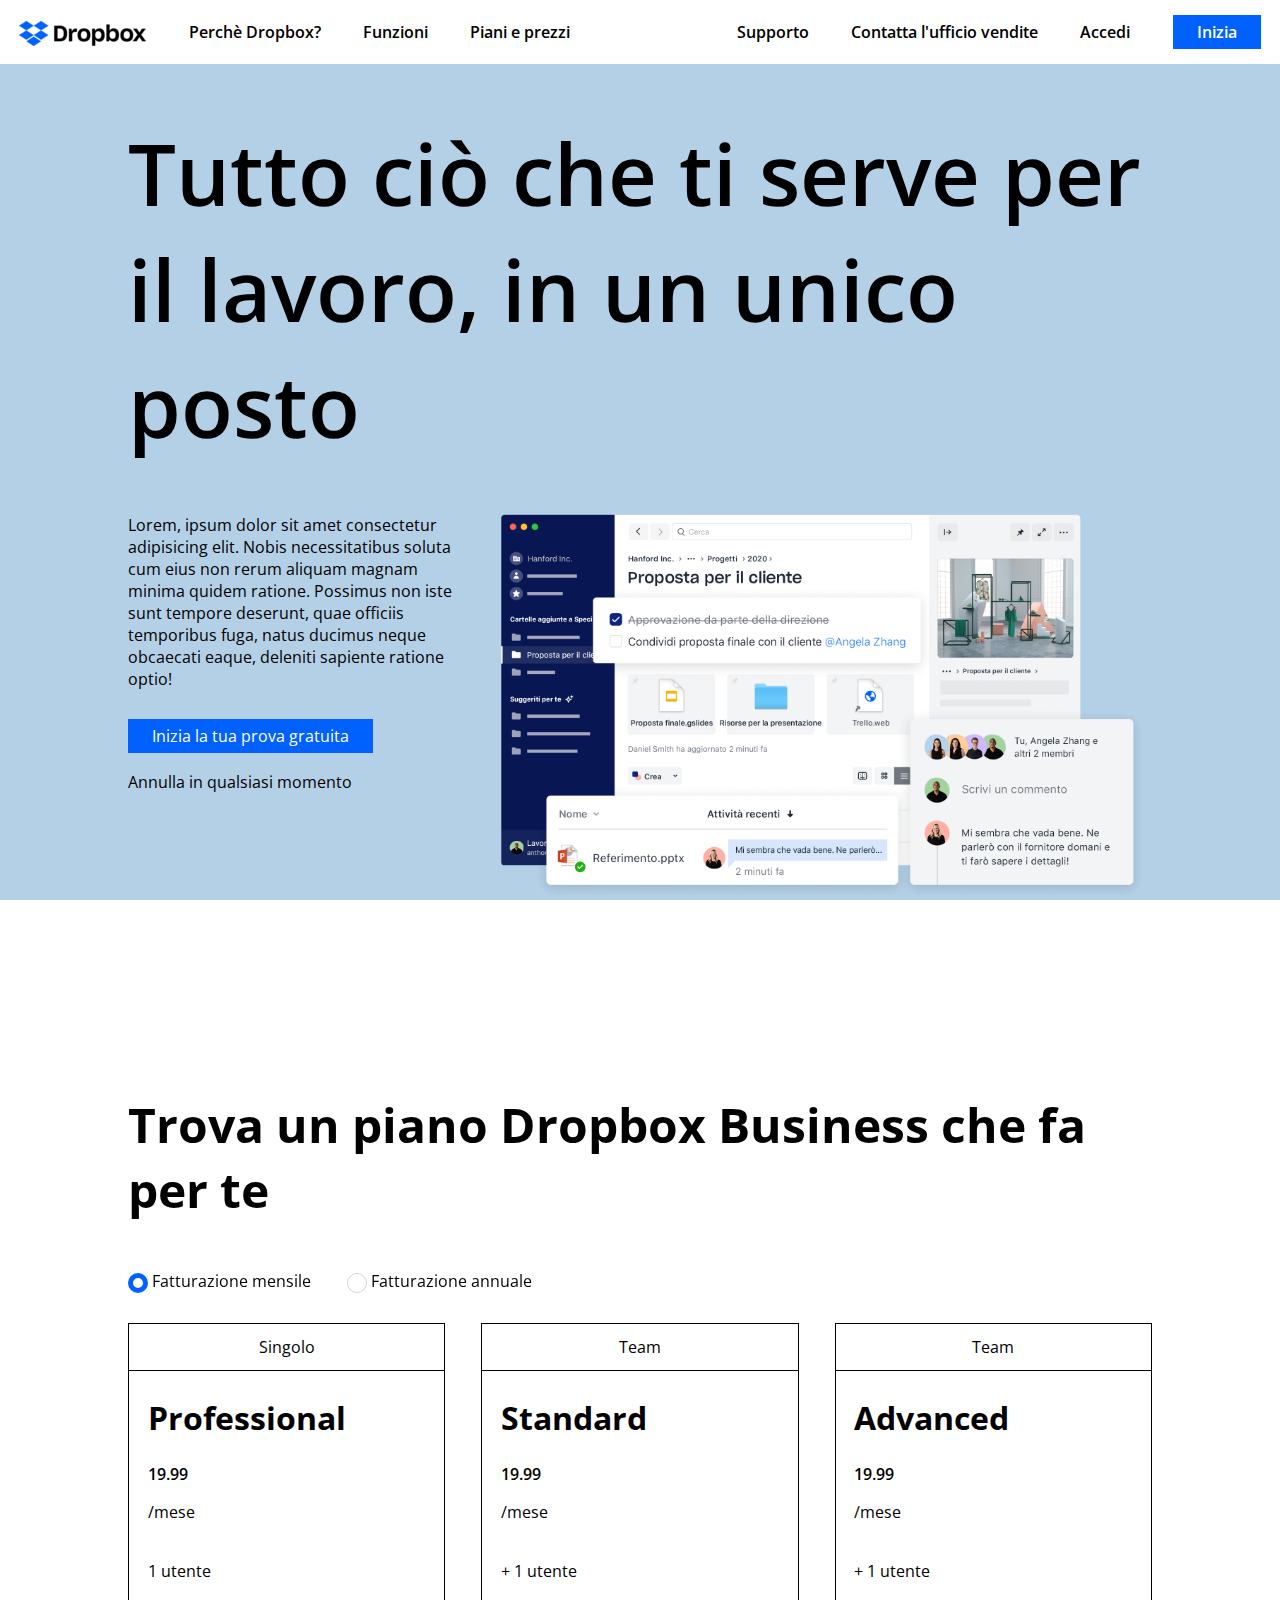
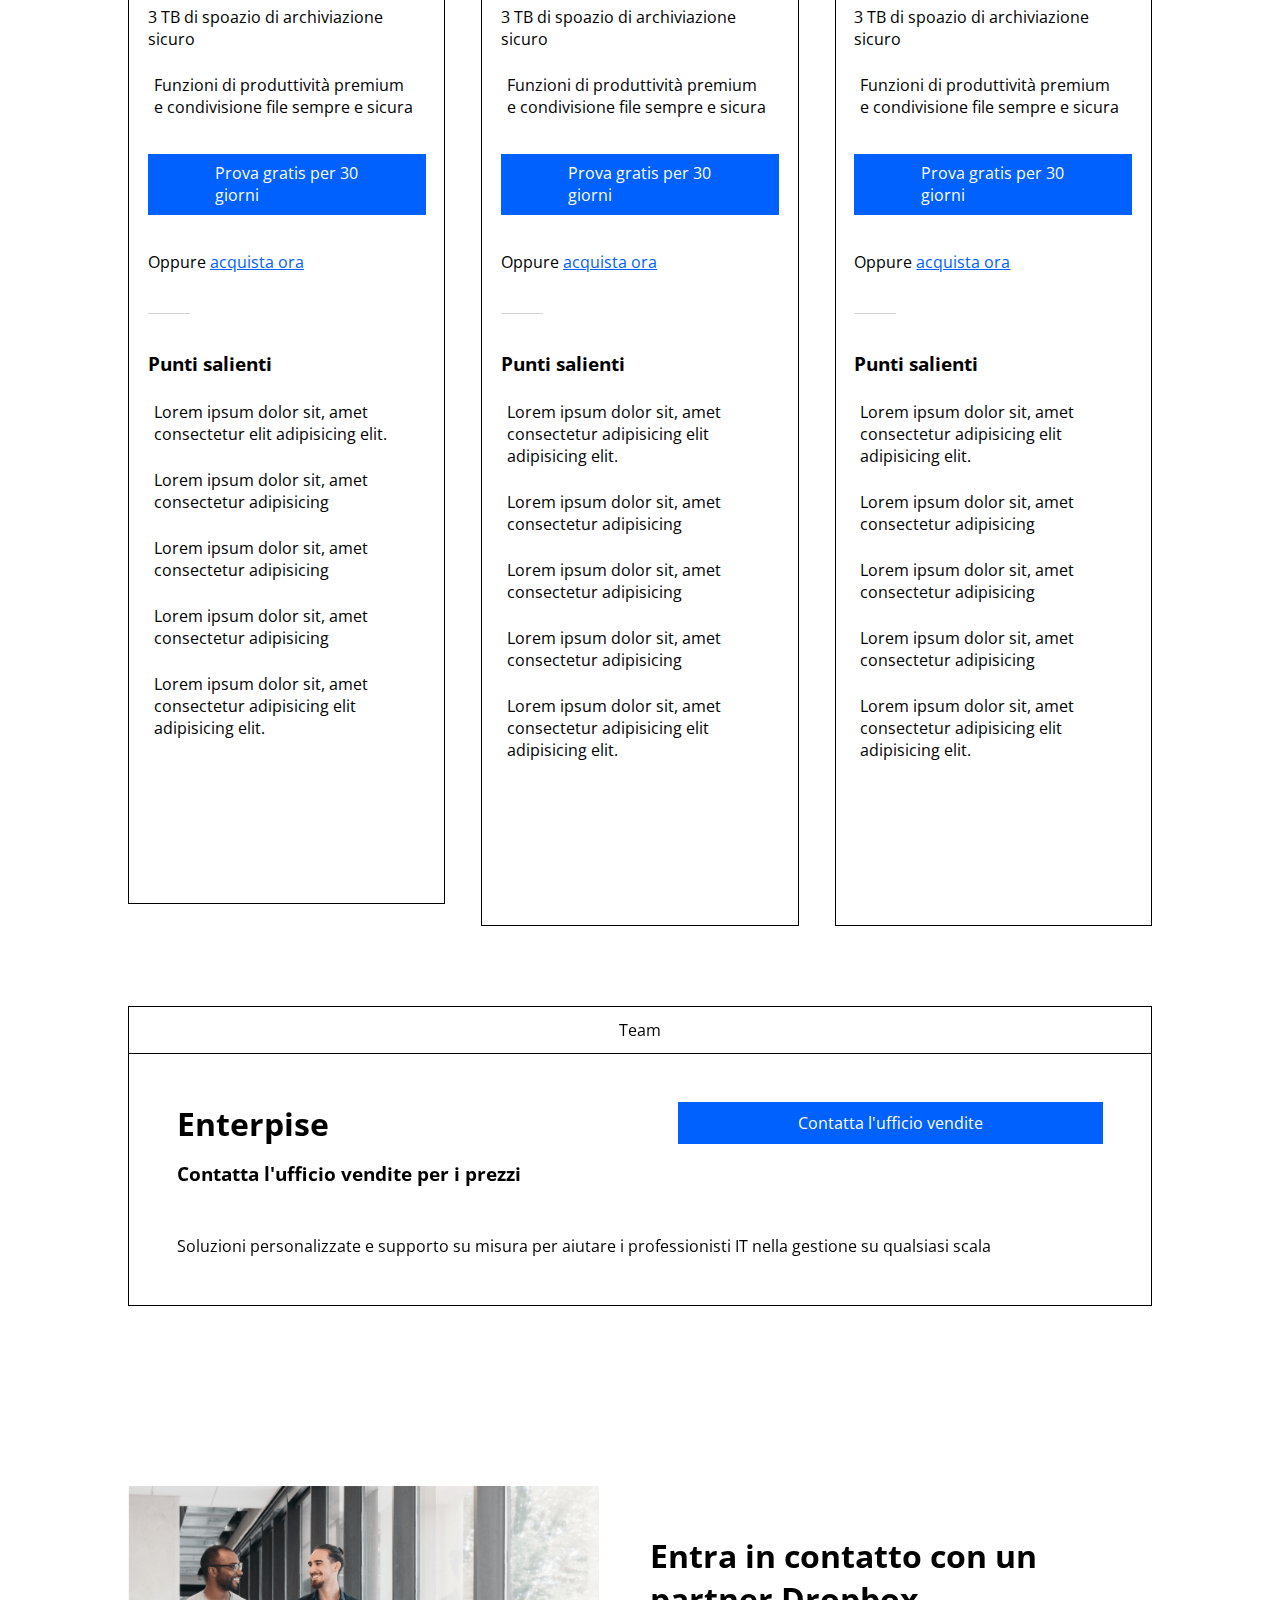
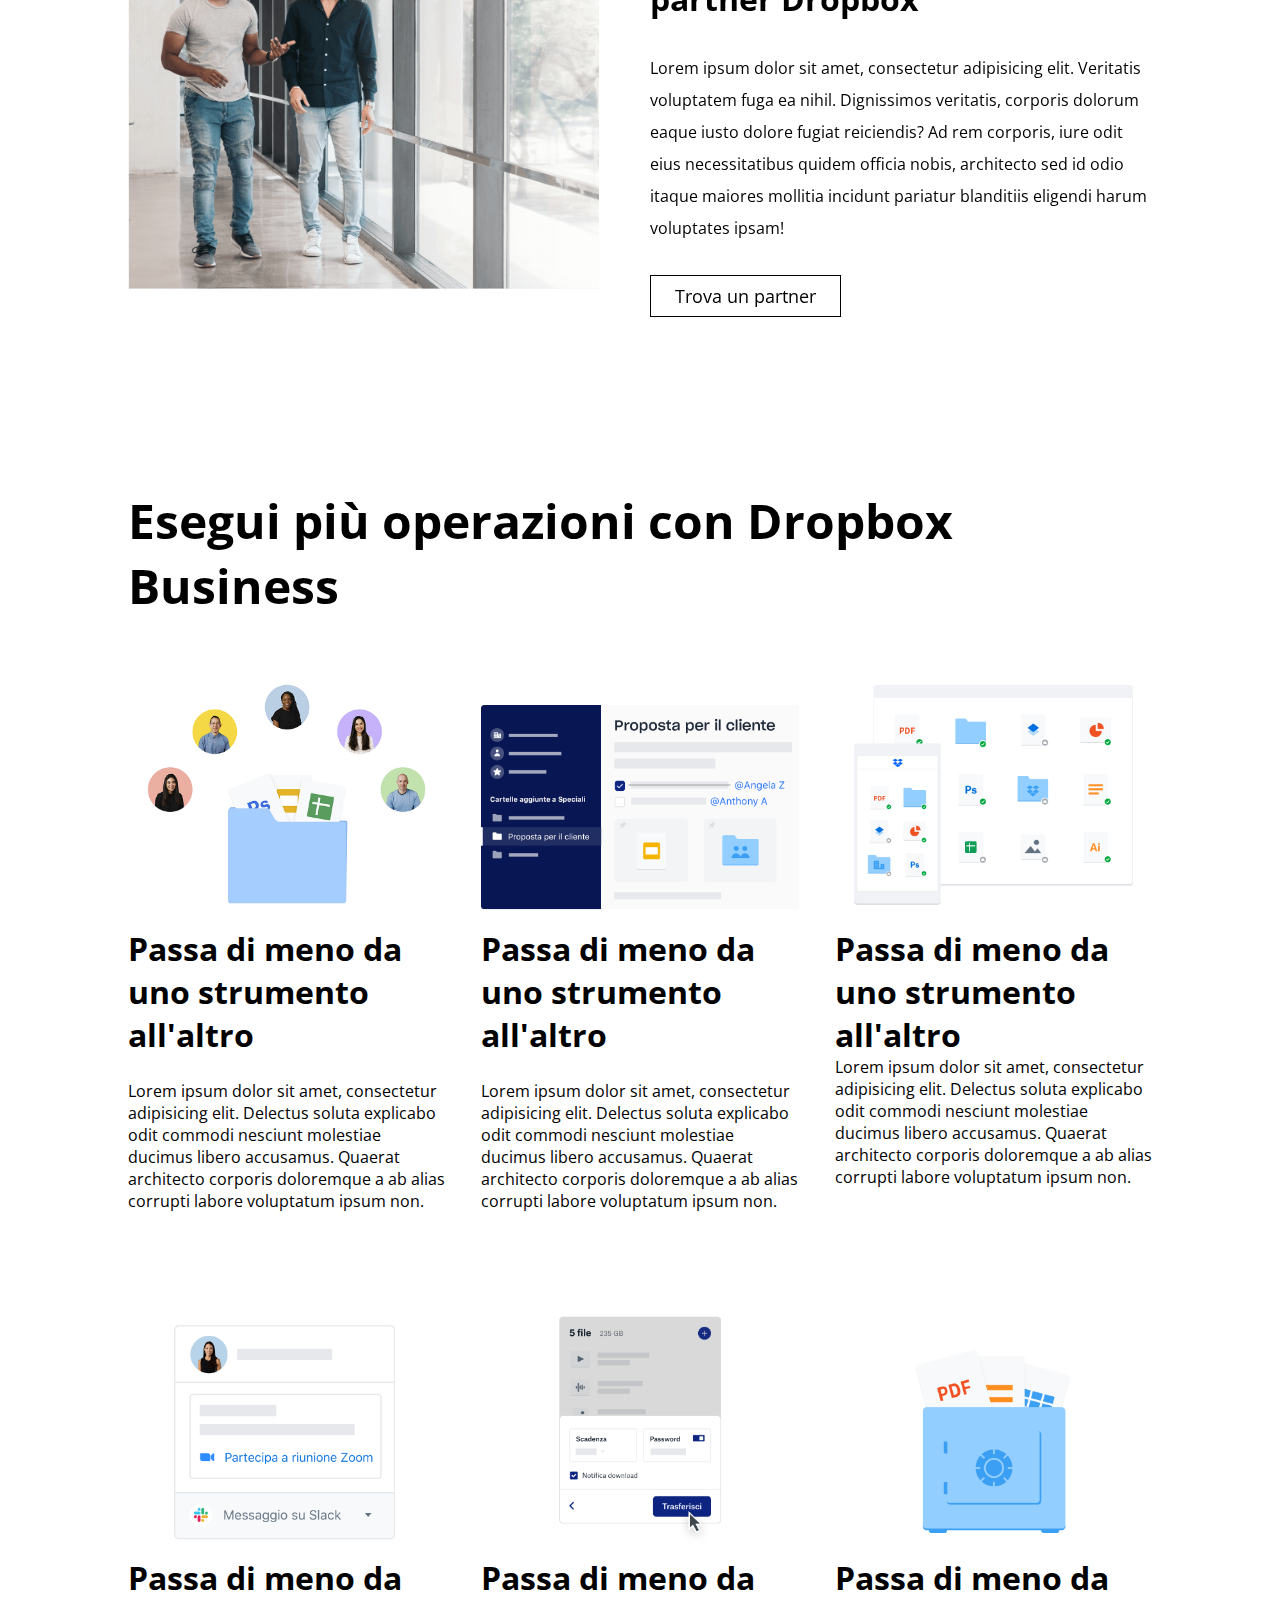
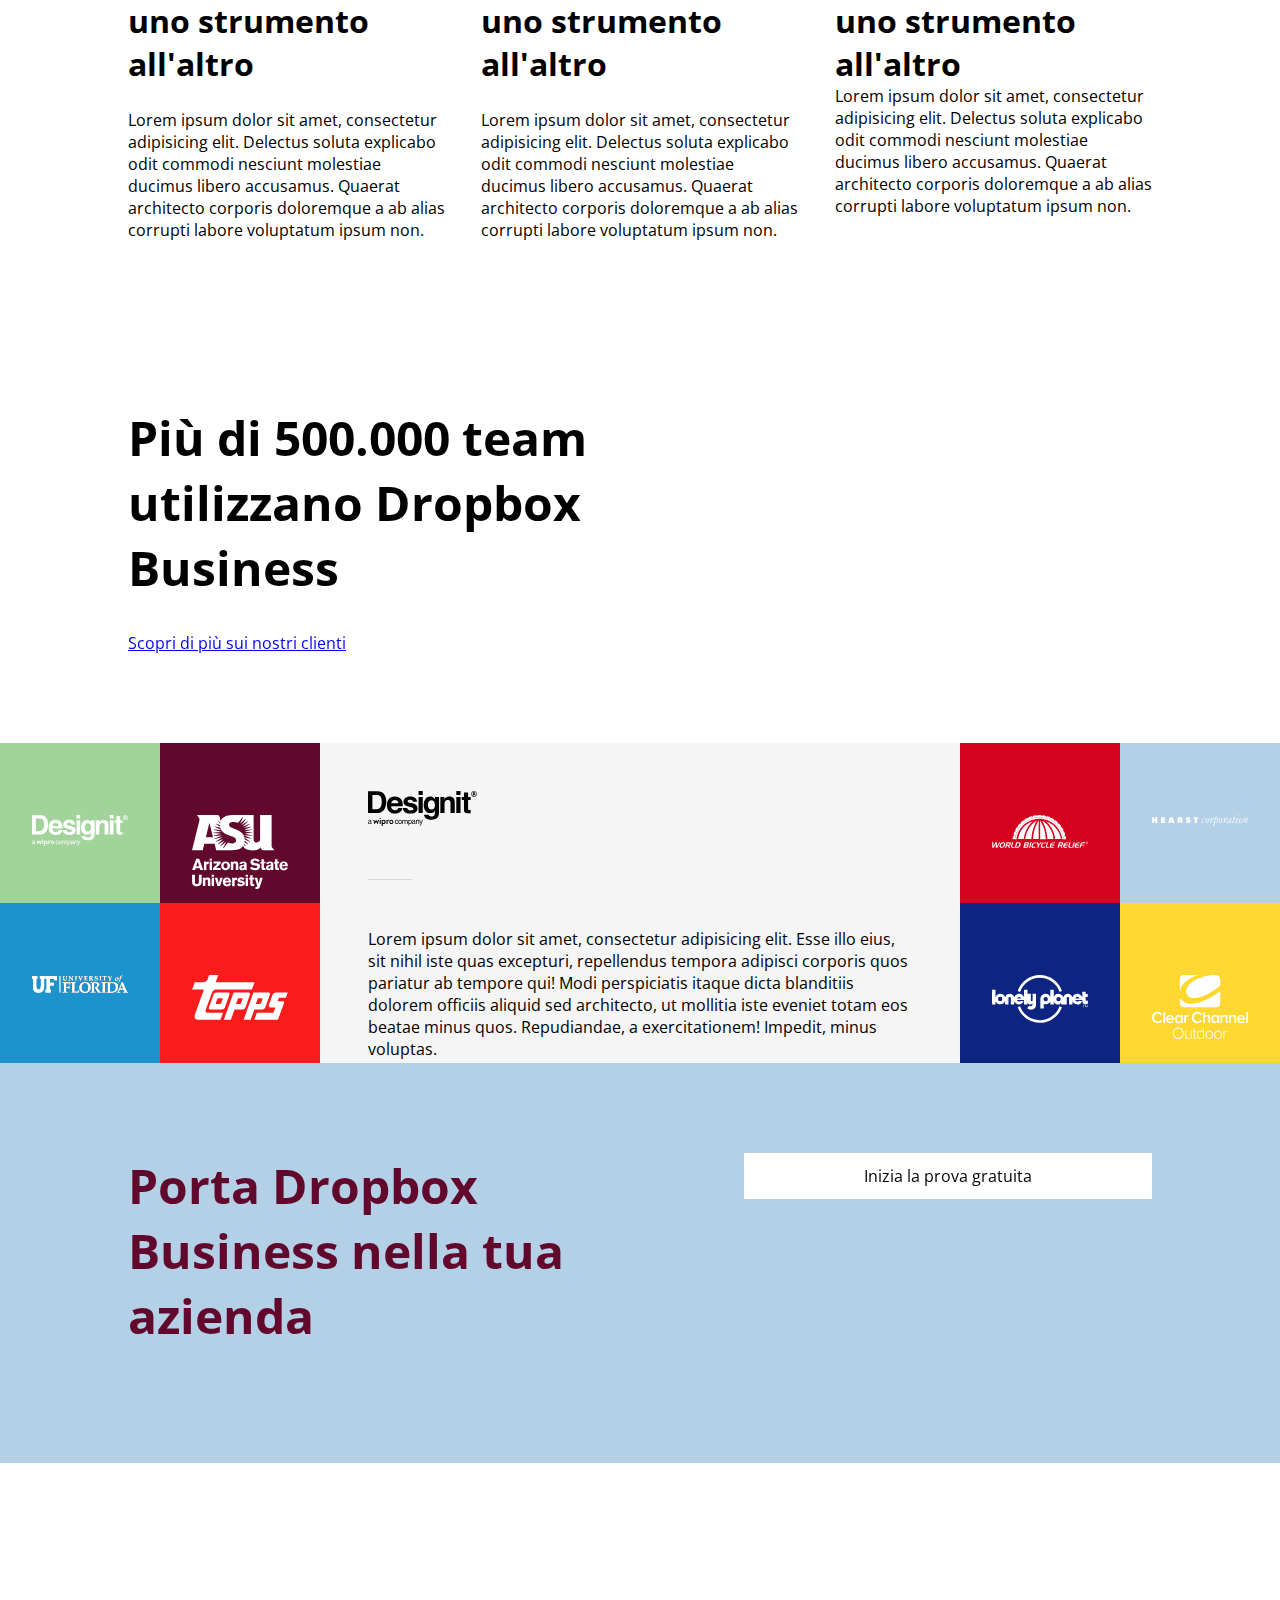
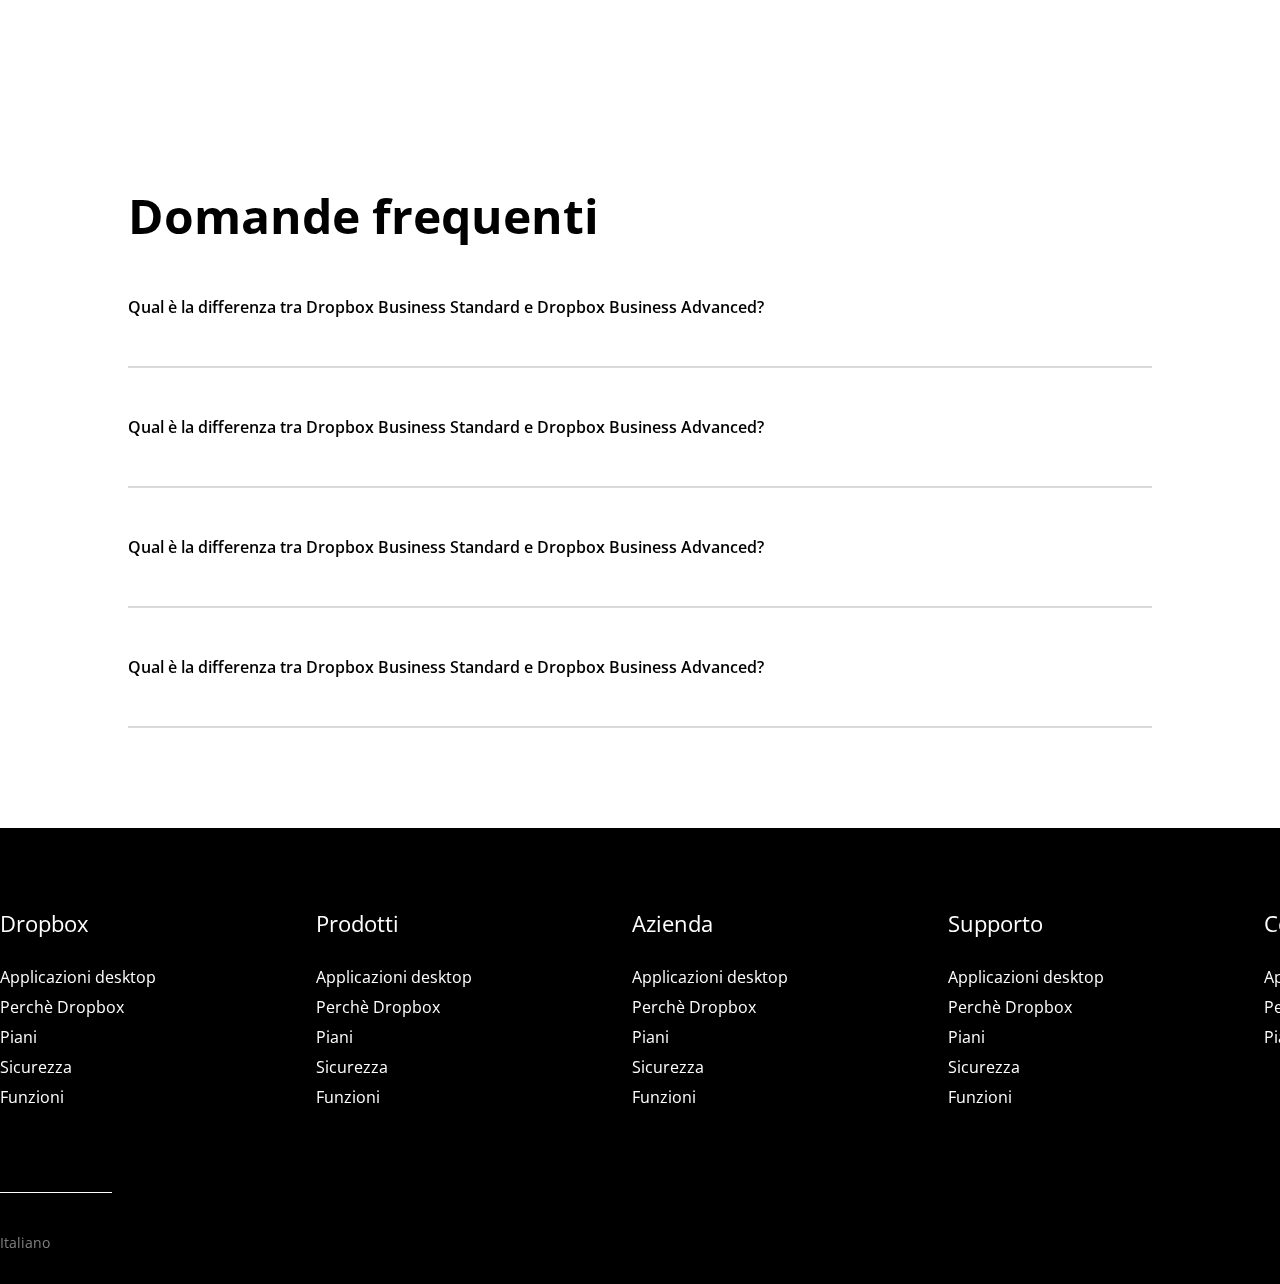
==== commit 953c88ee: "bonus menu completato" ====
--- a/index.html
+++ b/index.html
@@ -6,13 +6,18 @@
   <meta name="viewport" content="width=device-width, initial-scale=1.0">
   
   <link rel="stylesheet" href="css/style.css">
+  <link href="https://fonts.googleapis.com/css2?family=Montserrat&display=swap" rel="stylesheet">
+  <link rel="stylesheet" href="https://use.fontawesome.com/releases/v5.15.4/css/all.css" integrity="sha384-DyZ88mC6Up2uqS4h/KRgHuoeGwBcD4Ng9SiP4dIRy0EXTlnuz47vAwmeGwVChigm" crossorigin="anonymous">
+
   <link rel="preconnect" href="https://fonts.googleapis.com">
   <link rel="preconnect" href="https://fonts.gstatic.com" crossorigin>
-  <link href="https://fonts.googleapis.com/css2?family=Montserrat&display=swap" rel="stylesheet">
-  <link rel="stylesheet" href="https://use.fontawesome.com/releases/v5.15.4/css/all.css" integrity="sha384-DyZ88mC6Up2uqS4h/KRgHuoeGwBcD4Ng9SiP4dIRy0EXTlnuz47vAwmeGwVChigm" crossorigin="anonymous">
+  <link href="https://fonts.googleapis.com/css2?family=Open+Sans&display=swap" rel="stylesheet">
   <link rel="preconnect" href="https://fonts.googleapis.com">
   <link rel="preconnect" href="https://fonts.gstatic.com" crossorigin>
-  <link href="https://fonts.googleapis.com/css2?family=Montserrat:wght@400;800&display=swap" rel="stylesheet">
+  <link href="https://fonts.googleapis.com/css2?family=Open+Sans:wght@400;500&display=swap" rel="stylesheet">
+  <link rel="preconnect" href="https://fonts.googleapis.com">
+  <link rel="preconnect" href="https://fonts.gstatic.com" crossorigin>
+  <link href="https://fonts.googleapis.com/css2?family=Open+Sans:wght@400;500&display=swap" rel="stylesheet">
 
   
   <title>htmlcss-dropbox</title>
@@ -42,7 +47,12 @@
     <section class="right">
       <nav>
         <ul>
-          <li> <a href="#"> Supporto </a> </li>
+          <li class="dp"><a href="#"> Supporto </a> 
+            <div class="dp-content">
+              <p>Centro assistenza</p> 
+              <p>Forum della community</p> 
+            </div>
+          </li>
           <li> <a href="#"> Contatta l'ufficio vendite </a> </li>
           <li> <a href="#"> Accedi </a> </li>
           <li class="disabled"> 
@@ -65,12 +75,14 @@
         Lorem, ipsum dolor sit amet consectetur adipisicing elit. Nobis necessitatibus soluta cum eius non rerum aliquam magnam minima quidem ratione. Possimus non iste sunt tempore deserunt, quae officiis temporibus fuga, natus ducimus neque obcaecati eaque, deleniti sapiente ratione optio!
       </p>
       <div class="cta-jumbo">
-        <a class="button btn-jumbo" href="#"> Inizia la prova gratuita <a>
-      </div>
+        <a class="button btn-jumbo" href="#"> 
+          Inizia la tua prova gratuita 
+        <a>
+      </div>
+      
       <p class="text-left-jumbo">
         Annulla in qualsiasi momento 
       </p>
-   
       <div class="arrow">
         <a href="#tap-arrow"><i class="fas fa-arrow-down"></i></a>
       </div>
@@ -83,9 +95,9 @@
   </section>
  
   <!-- main -->
-  <main class="container" id="tap-arrow">  
+  <main id="tap-arrow" class="container" >   
     <!-- section of second title and radio buttons -->
-    <section class="top-main"  id="tap-arrow">
+    <section class="top-main"  >
       <h2> Trova un piano Dropbox Business che fa per te </h2>
       <div class="choice">
         <span class="dot"> Fatturazione mensile</span>
@@ -110,9 +122,9 @@
           </div>
 
           <div>
-            <p class="mt"><i class="far fa-user"></i> 1 utente</p>
-            <p class="mt"> <i class="far fa-folder"></i> 3 TB di spoazio di archiviazione sicuro </p>
-            <div class="mt clearfix">
+            <p class="pt"><i class="far fa-user"></i> 1 utente</p>
+            <p class="pt"> <i class="far fa-folder"></i> 3 TB di spoazio di archiviazione sicuro </p>
+            <div class="pt clearfix">
               <div class="icon"> 
                 <i class="fas fa-pencil-alt"></i>
               </div> 
@@ -135,39 +147,39 @@
 
           <div class="end-col">
             <h4>Punti salienti</h4>
-            <div class="mt clearfix">
-              <div class="icon icon-blue"> 
-                <i class="fas fa-check"></i> 
-              </div> 
-              <div class="end-col-text">
-                <span> Lorem ipsum dolor sit, amet consectetur adipisicing elit adipisicing elit.</span>
-              </div>
-            </div>
-            <div class="mt clearfix">
-              <div class="icon icon-blue"> 
-                <i class="fas fa-check"></i> 
-              </div> 
-              <div class="end-col-text">
-                <span> Lorem ipsum dolor sit, amet consectetur adipisicing </span>
-              </div>
-            </div>
-            <div class="mt clearfix">
-              <div class="icon icon-blue"> 
-                <i class="fas fa-check"></i> 
-              </div> 
-              <div class="end-col-text">
-                <span> Lorem ipsum dolor sit, amet consectetur adipisicing </span>
-              </div>
-            </div>
-            <div class="mt clearfix">
-              <div class="icon icon-blue"> 
-                <i class="fas fa-check"></i> 
-              </div> 
-              <div class="end-col-text">
-                <span> Lorem ipsum dolor sit, amet consectetur adipisicing </span>
-              </div>
-            </div>
-            <div class="mt clearfix">
+            <div class="pt clearfix">
+              <div class="icon icon-blue"> 
+                <i class="fas fa-check"></i> 
+              </div> 
+              <div class="end-col-text">
+                <span> Lorem ipsum dolor sit, amet consectetur  elit adipisicing elit.</span>
+              </div>
+            </div>
+            <div class="pt clearfix">
+              <div class="icon icon-blue"> 
+                <i class="fas fa-check"></i> 
+              </div> 
+              <div class="end-col-text">
+                <span> Lorem ipsum dolor sit, amet consectetur adipisicing </span>
+              </div>
+            </div>
+            <div class="pt clearfix">
+              <div class="icon icon-blue"> 
+                <i class="fas fa-check"></i> 
+              </div> 
+              <div class="end-col-text">
+                <span> Lorem ipsum dolor sit, amet consectetur adipisicing </span>
+              </div>
+            </div>
+            <div class="pt clearfix">
+              <div class="icon icon-blue"> 
+                <i class="fas fa-check"></i> 
+              </div> 
+              <div class="end-col-text">
+                <span> Lorem ipsum dolor sit, amet consectetur adipisicing </span>
+              </div>
+            </div>
+            <div class="pt clearfix">
               <div class="icon icon-blue"> 
                 <i class="fas fa-check"></i> 
               </div> 
@@ -193,9 +205,9 @@
           </div>
 
           <div>
-            <p class="mt"><i class="fas fa-user"></i> + 1 utente</p>
-            <p class="mt"> <i class="far fa-folder"></i> 3 TB di spoazio di archiviazione sicuro </p>
-            <div class="mt clearfix">
+            <p class="pt"><i class="fas fa-user"></i> + 1 utente</p>
+            <p class="pt"> <i class="far fa-folder"></i> 3 TB di spoazio di archiviazione sicuro </p>
+            <div class="pt clearfix">
               <div class="icon"> 
                 <i class="far fa-smile"></i>
               </div> 
@@ -218,7 +230,7 @@
 
           <div class="end-col">
             <h4>Punti salienti</h4>
-            <div class="mt clearfix">
+            <div class="pt clearfix">
               <div class="icon icon-blue"> 
                 <i class="fas fa-check"></i> 
               </div> 
@@ -226,31 +238,31 @@
                 <span> Lorem ipsum dolor sit, amet consectetur adipisicing elit adipisicing elit.</span>
               </div>
             </div>
-            <div class="mt clearfix">
-              <div class="icon icon-blue"> 
-                <i class="fas fa-check"></i> 
-              </div> 
-              <div class="end-col-text">
-                <span> Lorem ipsum dolor sit, amet consectetur adipisicing </span>
-              </div>
-            </div>
-            <div class="mt clearfix">
-              <div class="icon icon-blue"> 
-                <i class="fas fa-check"></i> 
-              </div> 
-              <div class="end-col-text">
-                <span> Lorem ipsum dolor sit, amet consectetur adipisicing </span>
-              </div>
-            </div>
-            <div class="mt clearfix">
-              <div class="icon icon-blue"> 
-                <i class="fas fa-check"></i> 
-              </div> 
-              <div class="end-col-text">
-                <span> Lorem ipsum dolor sit, amet consectetur adipisicing </span>
-              </div>
-            </div>
-            <div class="mt clearfix">
+            <div class="pt clearfix">
+              <div class="icon icon-blue"> 
+                <i class="fas fa-check"></i> 
+              </div> 
+              <div class="end-col-text">
+                <span> Lorem ipsum dolor sit, amet consectetur adipisicing </span>
+              </div>
+            </div>
+            <div class="pt clearfix">
+              <div class="icon icon-blue"> 
+                <i class="fas fa-check"></i> 
+              </div> 
+              <div class="end-col-text">
+                <span> Lorem ipsum dolor sit, amet consectetur adipisicing </span>
+              </div>
+            </div>
+            <div class="pt clearfix">
+              <div class="icon icon-blue"> 
+                <i class="fas fa-check"></i> 
+              </div> 
+              <div class="end-col-text">
+                <span> Lorem ipsum dolor sit, amet consectetur adipisicing </span>
+              </div>
+            </div>
+            <div class="pt clearfix">
               <div class="icon icon-blue"> 
                 <i class="fas fa-check"></i> 
               </div> 
@@ -276,9 +288,9 @@
           </div>
 
           <div>
-            <p class="mt"><i class="fas fa-user"></i> + 1 utente</p>
-            <p class="mt"><i class="far fa-smile"></i> 3 TB di spoazio di archiviazione sicuro </p>
-            <div class="mt clearfix">
+            <p class="pt"><i class="fas fa-user"></i> + 1 utente</p>
+            <p class="pt"><i class="far fa-smile"></i> 3 TB di spoazio di archiviazione sicuro </p>
+            <div class="pt clearfix">
               <div class="icon"> 
                 <i class="fas fa-pencil-alt"></i>
               </div> 
@@ -301,7 +313,7 @@
 
           <div class="end-col">
             <h4>Punti salienti</h4>
-            <div class="mt clearfix">
+            <div class="pt clearfix">
               <div class="icon icon-blue"> 
                 <i class="fas fa-check"></i> 
               </div> 
@@ -309,31 +321,31 @@
                 <span> Lorem ipsum dolor sit, amet consectetur adipisicing elit adipisicing elit.</span>
               </div>
             </div>
-            <div class="mt clearfix">
-              <div class="icon icon-blue"> 
-                <i class="fas fa-check"></i> 
-              </div> 
-              <div class="end-col-text">
-                <span> Lorem ipsum dolor sit, amet consectetur adipisicing </span>
-              </div>
-            </div>
-            <div class="mt clearfix">
-              <div class="icon icon-blue"> 
-                <i class="fas fa-check"></i> 
-              </div> 
-              <div class="end-col-text">
-                <span> Lorem ipsum dolor sit, amet consectetur adipisicing </span>
-              </div>
-            </div>
-            <div class="mt clearfix">
-              <div class="icon icon-blue"> 
-                <i class="fas fa-check"></i> 
-              </div> 
-              <div class="end-col-text">
-                <span> Lorem ipsum dolor sit, amet consectetur adipisicing </span>
-              </div>
-            </div>
-            <div class="mt clearfix">
+            <div class="pt clearfix">
+              <div class="icon icon-blue"> 
+                <i class="fas fa-check"></i> 
+              </div> 
+              <div class="end-col-text">
+                <span> Lorem ipsum dolor sit, amet consectetur adipisicing </span>
+              </div>
+            </div>
+            <div class="pt clearfix">
+              <div class="icon icon-blue"> 
+                <i class="fas fa-check"></i> 
+              </div> 
+              <div class="end-col-text">
+                <span> Lorem ipsum dolor sit, amet consectetur adipisicing </span>
+              </div>
+            </div>
+            <div class="pt clearfix">
+              <div class="icon icon-blue"> 
+                <i class="fas fa-check"></i> 
+              </div> 
+              <div class="end-col-text">
+                <span> Lorem ipsum dolor sit, amet consectetur adipisicing </span>
+              </div>
+            </div>
+            <div class="pt clearfix">
               <div class="icon icon-blue"> 
                 <i class="fas fa-check"></i> 
               </div> 
--- a/css/style.css
+++ b/css/style.css
@@ -9,7 +9,7 @@
 }
 
 body {
-  font-family: 'Montserrat', sans-serif;
+  font-family: 'Open Sans', sans-serif;
 }
 
 .clearfix::after {
@@ -101,15 +101,13 @@
   left: 0;
   width: 100%;
   min-width: 1200px;
-  height: 64px;
+  line-height: 64px;
   background-color: white;
   z-index: 500;
-  line-height: 64px;
 }
 
 .left, .right {
   width: 50%;
-  line-height: 64px;
   min-width: 100px;
 }
 
@@ -140,17 +138,39 @@
 a {
   color: black;
   font-size: 16px;
-  font-weight: 500;
   text-decoration: none;
 }
 
-nav li:hover {
+nav a {
   line-height: 64px;
-  border-bottom: 3px solid black;
-}
-
-.disabled {
+  font-weight: 600;
+  padding-bottom: 19px;
+}
+
+nav a:hover {
+  border-bottom: 2px solid black;
+}
+
+.disabled a{
   border-bottom: none !important;
+}
+
+.dp {
+  position: relative;
+}
+
+.dp-content {
+  display: none;
+  position: absolute;
+  font-weight: 600;
+  text-align: left;
+  min-width: 250px;
+  padding: 12px 16px;
+  background-color: white;
+}
+
+.dp:hover .dp-content {
+  display: block;
 }
 
 /* jumbotron */
@@ -186,32 +206,32 @@
   font-size: 48px;
 }
 
-.cta-jumbo, .btn-jumbo{
-  margin-left: 0;
-  margin-bottom: 24px;
-}
-
 .text-left-jumbo {
-  margin-bottom: 10%;
+  padding-bottom: 10%;
+}
+
+.cta-jumbo {
+  padding-bottom: 24px;
 }
 
 /* main */
 .container{
   width: 80%;
   margin: 0 auto;
+  padding: 15% 0 2% 0;
 }
 
 /* top part of the main */
-.top-main {
-  margin: 300px auto 32px auto;
-}
-
 .top-main h2 {
-  margin-bottom: 48px;
+  padding-bottom: 48px;
 }
 
 .choice>span {
-  margin-right: 32px;
+  padding-right: 32px;
+}
+
+.choice {
+   padding-bottom: 30px;
 }
 
 .dot:before {
@@ -242,7 +262,7 @@
 }
 
 .in-col {
-  margin: 6% 0 50% 0;
+  padding: 6% 0 50% 0;
 }
 
 .in-col>div {
@@ -250,28 +270,29 @@
 }
 
 .in-col h3 {
-  margin-bottom: 24px;
+  padding-bottom: 24px;
 }
 
 .price {
   font-weight: 600;
-  margin-bottom: 16px;
+  padding-bottom: 16px;
 }
 
 .link-acquista-ora a{
   color:  rgb(0,97,255);
   text-decoration: underline;
-  margin-top: 40px;
+  padding: 24px 0;
+  
 }
 
 .line-acquista-ora {
   width: 15%;
   border-bottom: 1px solid lightgrey;
-  margin: 40px 0;
+  padding-bottom: 40px;
 }
 
 .end-col h4 {
-  margin-bottom: 24px;
+  padding-top: 24px ;
 }
 
 .icon, .end-col-text {
@@ -284,11 +305,11 @@
 
 .end-col-text {
   width: 96%;
-  padding-left: 10px;
-}
-
-.mt {
-  margin-top: 32px;
+  padding-left: 6px;
+}
+
+.pt {
+  padding-top: 24px;
 }
 
 /* box under the row */
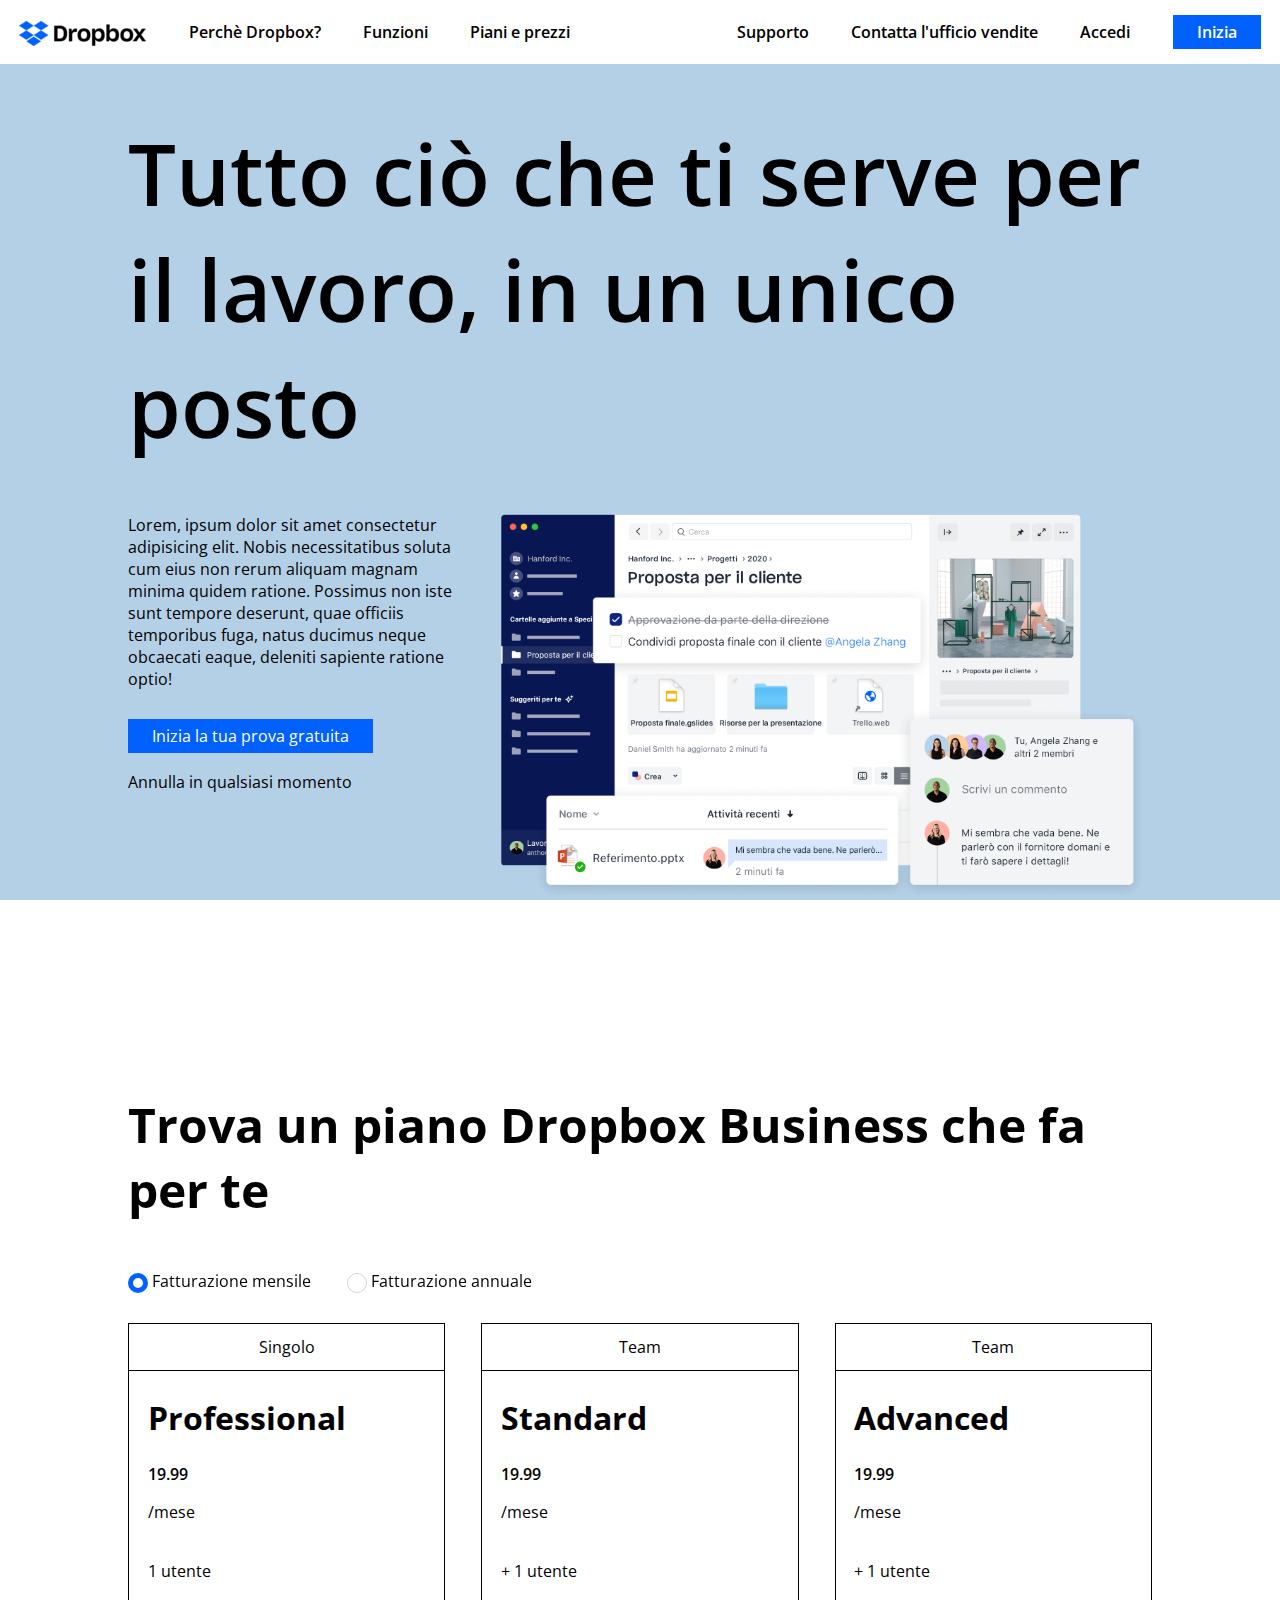
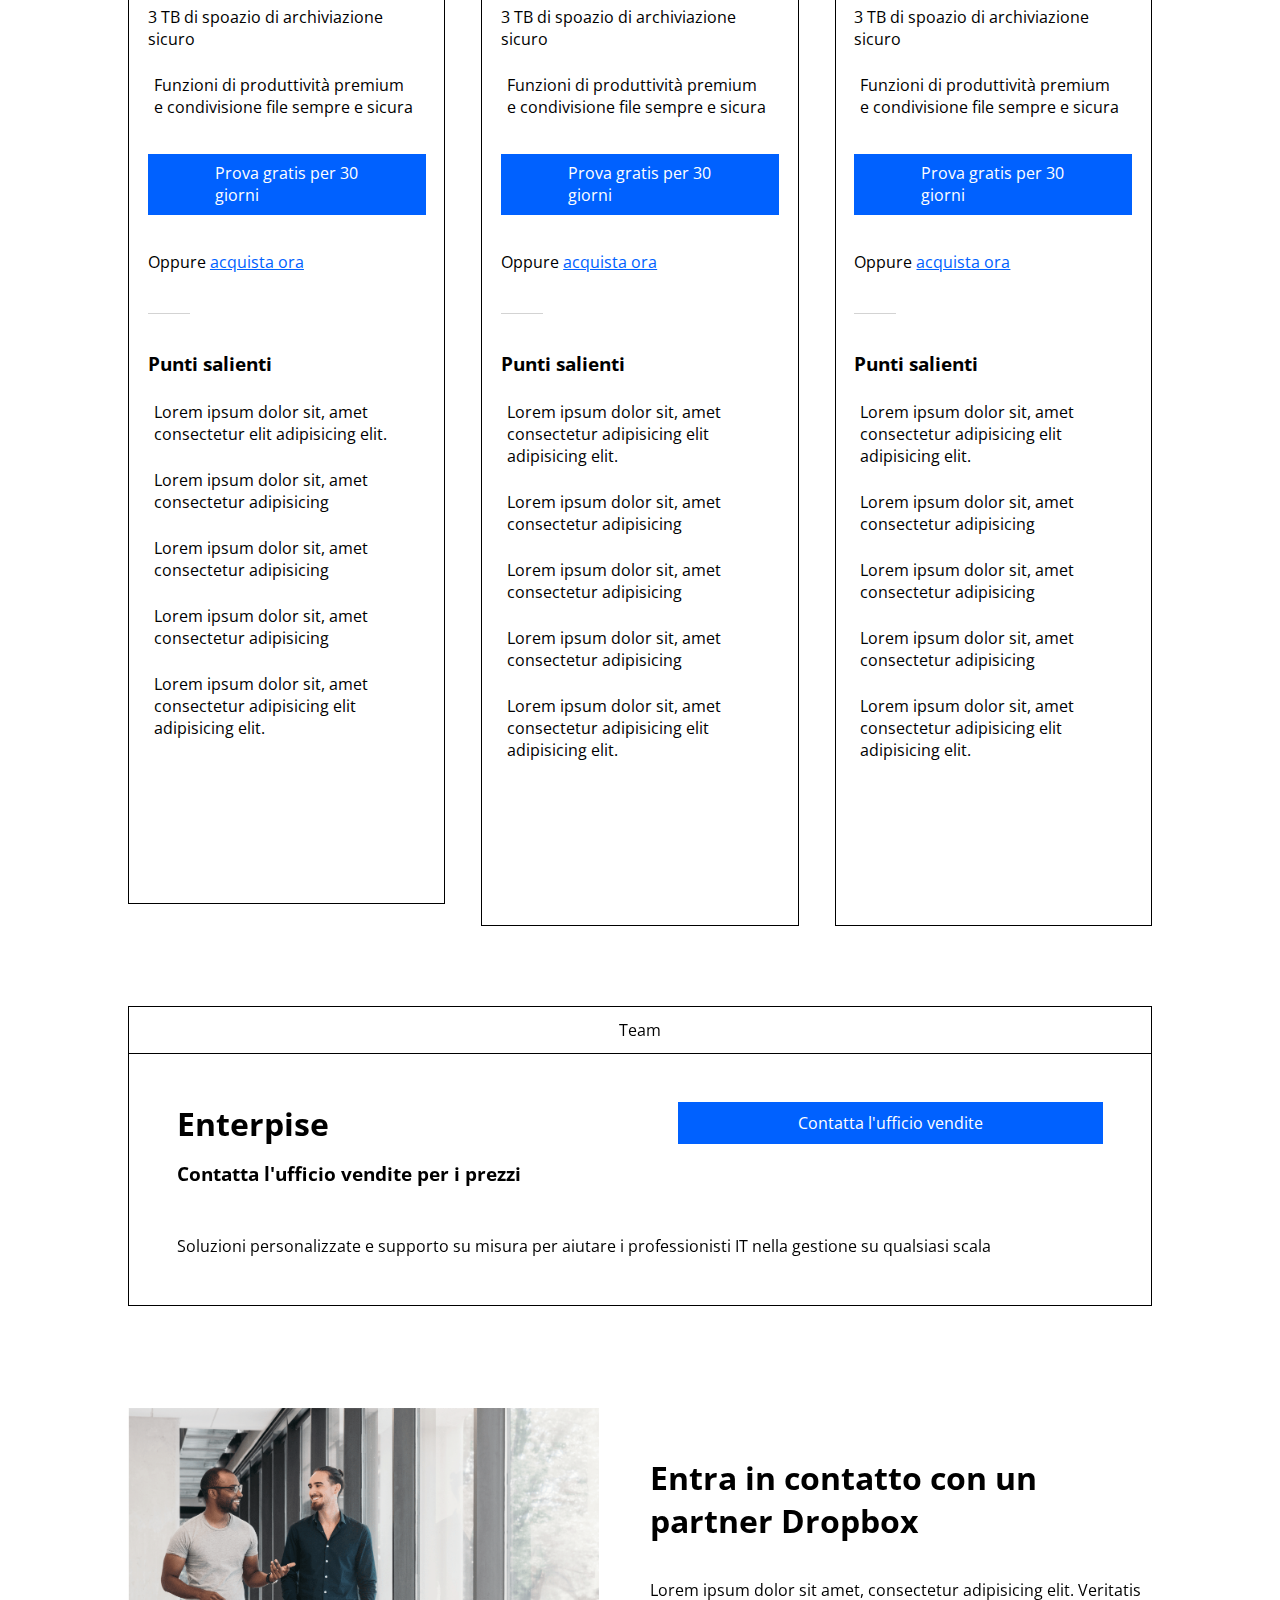
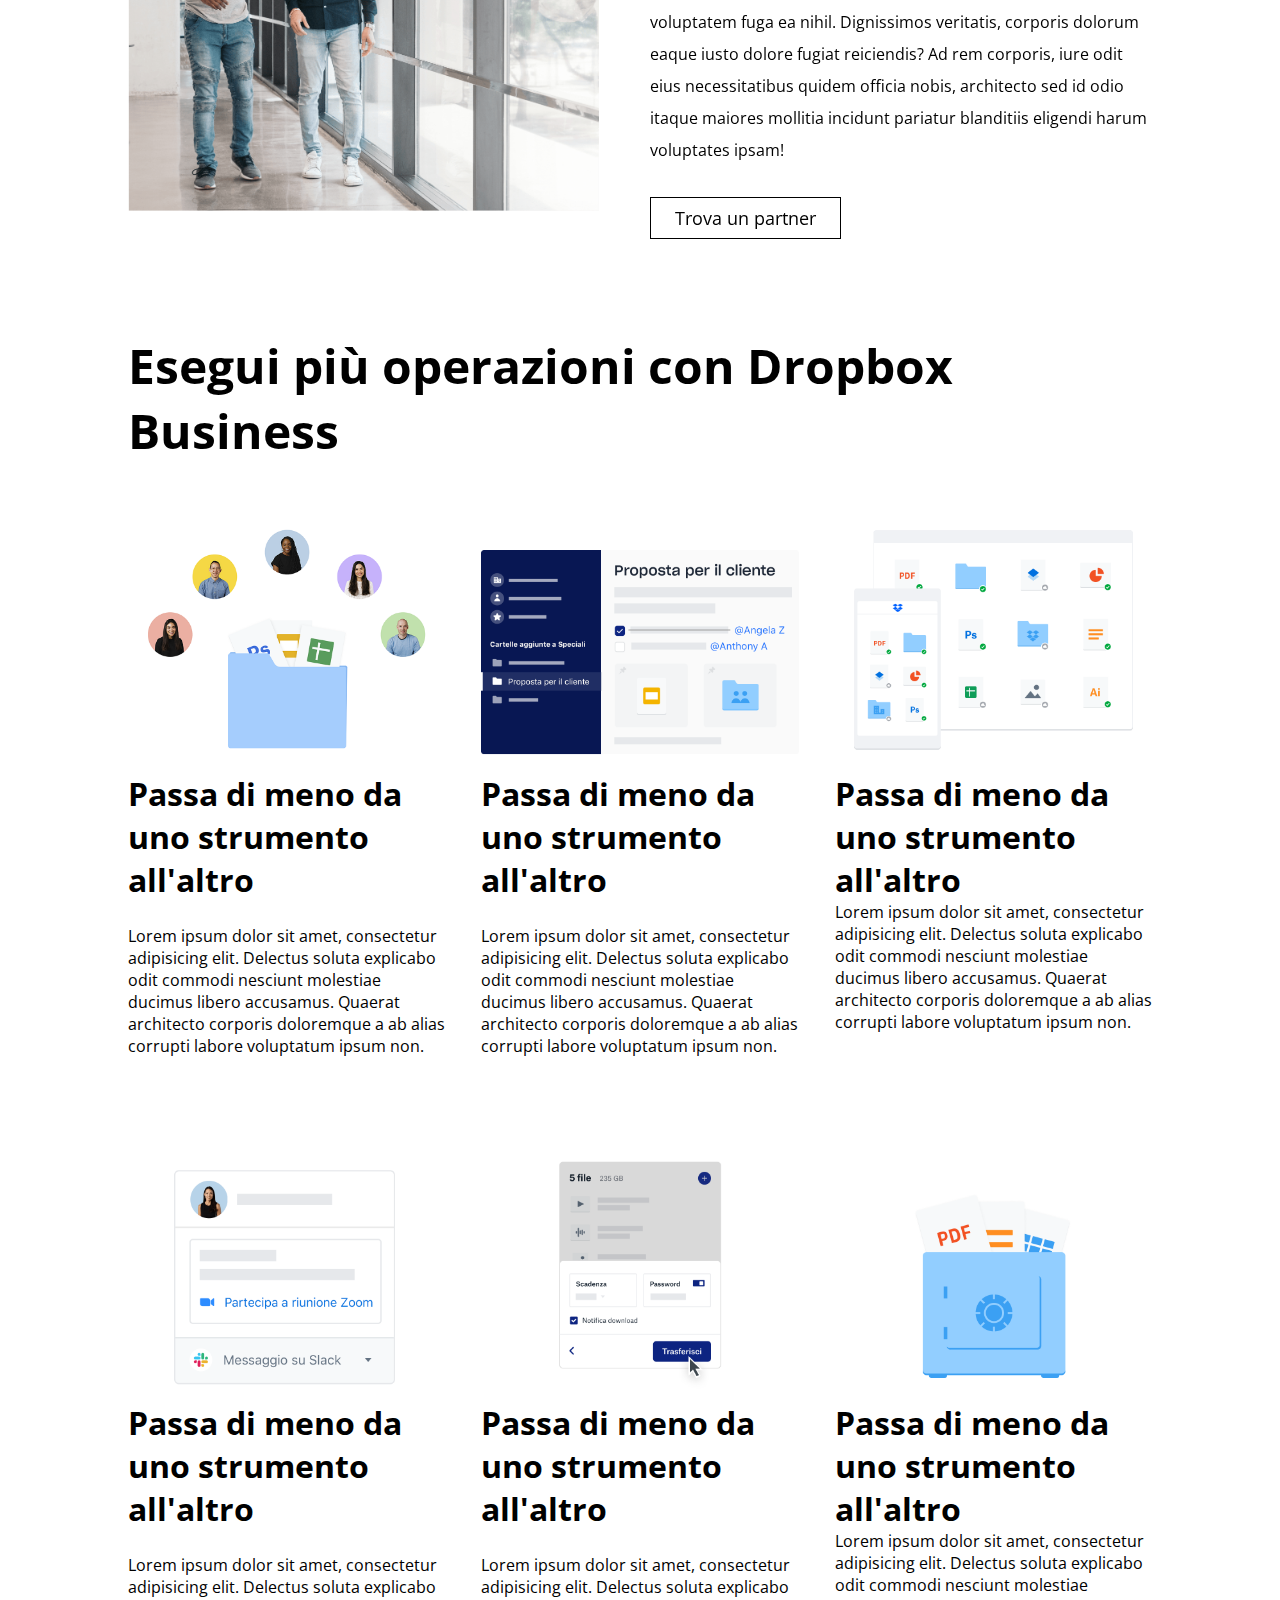
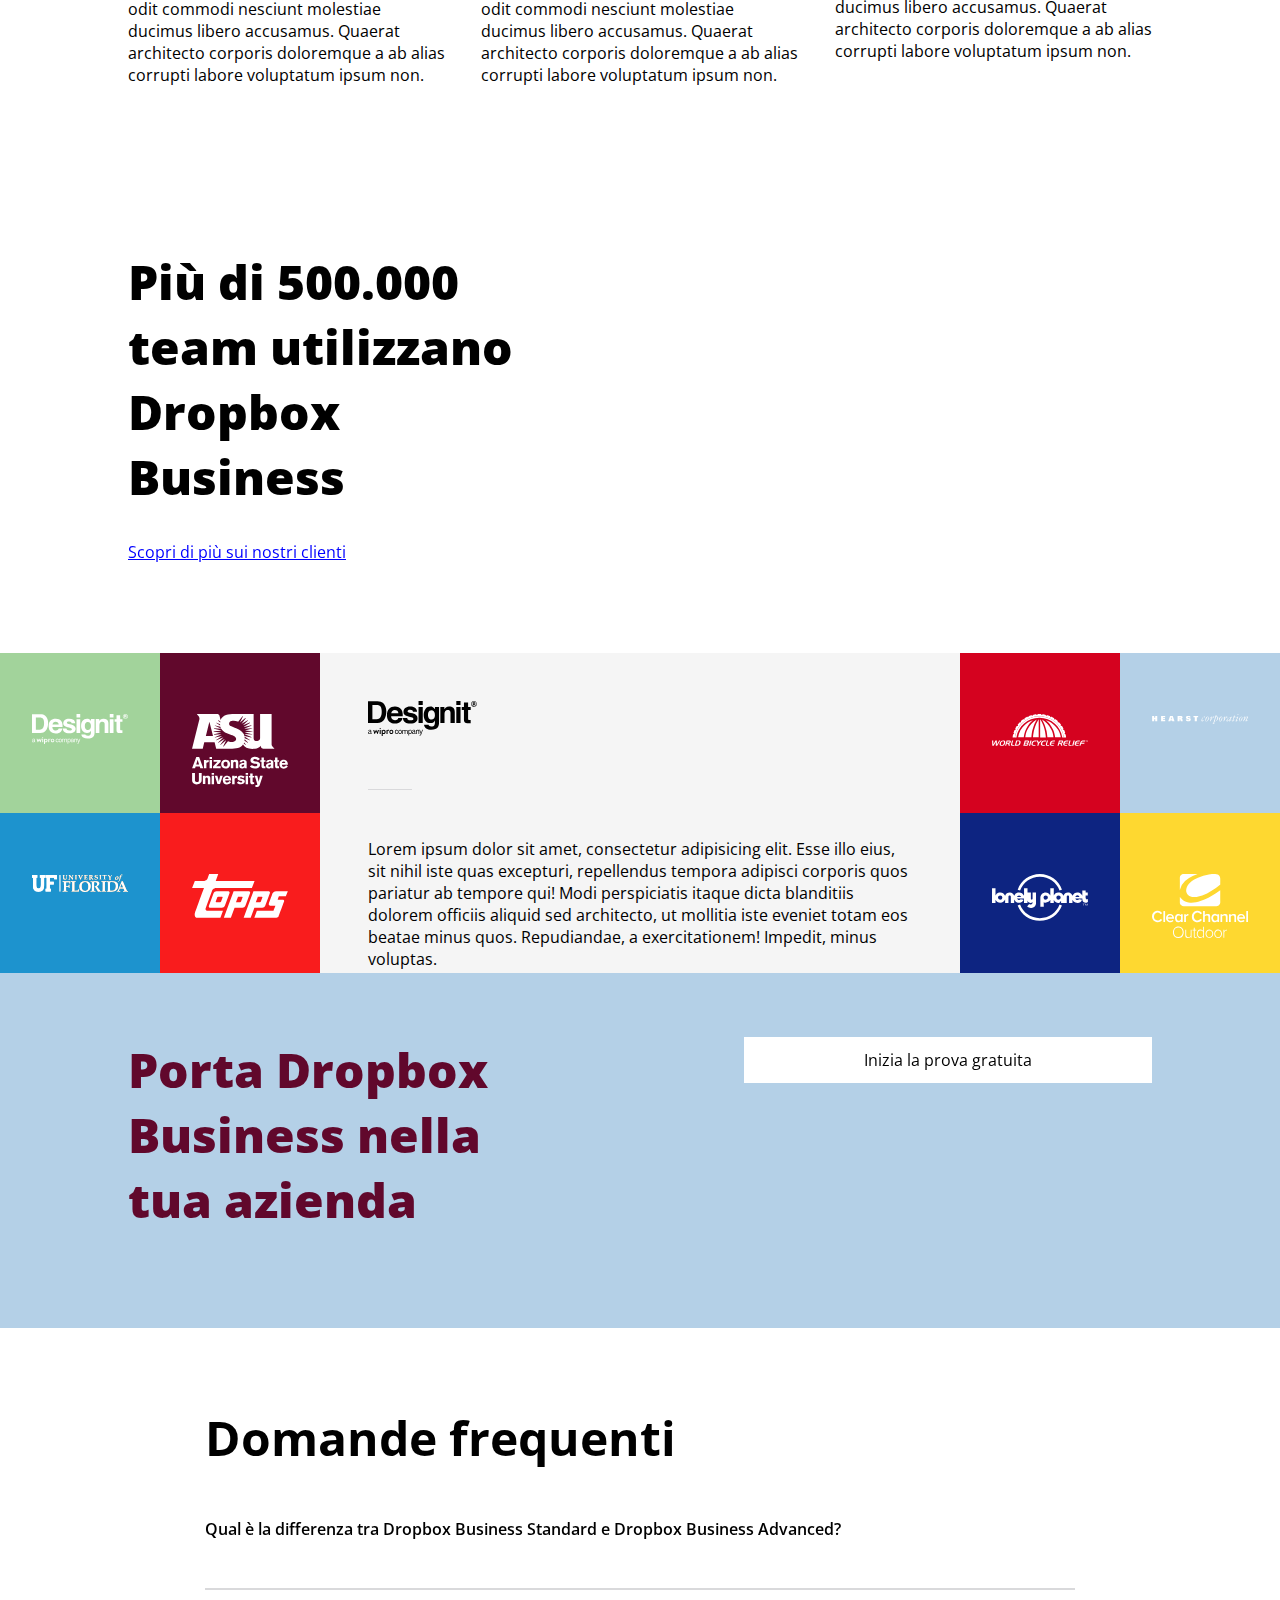
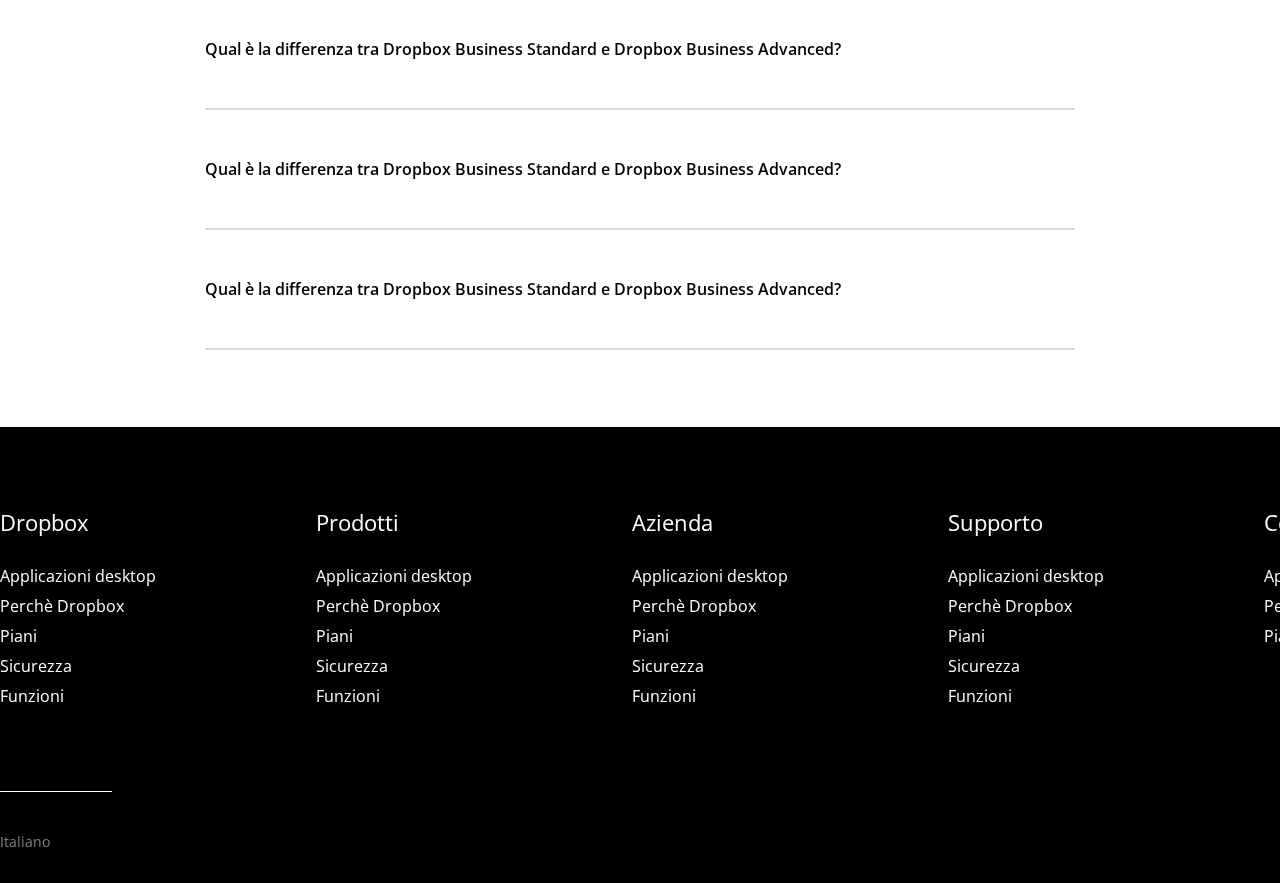
==== commit 05fb4858: "aggiustati i padding e lavorando al secondo bonus" ====
--- a/index.html
+++ b/index.html
@@ -12,6 +12,9 @@
   <link rel="preconnect" href="https://fonts.googleapis.com">
   <link rel="preconnect" href="https://fonts.gstatic.com" crossorigin>
   <link href="https://fonts.googleapis.com/css2?family=Open+Sans&display=swap" rel="stylesheet">
+  <link rel="preconnect" href="https://fonts.googleapis.com">
+  <link rel="preconnect" href="https://fonts.gstatic.com" crossorigin>
+  <link href="https://fonts.googleapis.com/css2?family=Open+Sans:wght@400;500&display=swap" rel="stylesheet">
   <link rel="preconnect" href="https://fonts.googleapis.com">
   <link rel="preconnect" href="https://fonts.gstatic.com" crossorigin>
   <link href="https://fonts.googleapis.com/css2?family=Open+Sans:wght@400;500&display=swap" rel="stylesheet">
@@ -530,6 +533,10 @@
         <span class="text-faq"> Qual è la differenza tra Dropbox Business Standard e Dropbox Business Advanced? </span>
         <span class="faq-arrow"><i class="fas fa-chevron-down"></i></span>
       </div>
+      <div class="drop-down">
+        <span class="text-faq"> Qual è la differenza tra Dropbox Business Standard e Dropbox Business Advanced? </span>
+        <span class="faq-arrow"><i class="fas fa-chevron-up"></i></span>
+      </div>
       
       <div class="go-down">
         <span class="text-faq"> Qual è la differenza tra Dropbox Business Standard e Dropbox Business Advanced? </span>
--- a/css/style.css
+++ b/css/style.css
@@ -334,11 +334,11 @@
 /* section to contact partners */
 .contacting {
   display: inline-block;
-  margin: 180px 0;
+  padding: 10% 0;
 }
 
 .talking-guys img {
-  max-width: 100%;
+  width: 100%;
 }
 
 .talking-guys {
@@ -383,16 +383,17 @@
 }
 
 .row-2 {
-  margin: 8% 0 16% 0;
+  padding: 8% 0 16% 0;
 }
 
 /* section with square in it */
 .last-title {
-  width: 47%;
+  width: 43%;
   padding-bottom: 64px;
 }
 
 .last-title h2 {
+  font-weight: 800;
   padding-bottom: 32px;
 }
 
@@ -438,16 +439,19 @@
 .little-square {
   height: 50%;
   width: 50%;
+  float: left;
   text-align: center;
-  float: left;
 }
 
 .little-square img {
   width: 60%;
-  margin: 45% auto;
-  filter: invert(150%);
-}
-
+  
+  vertical-align: middle;
+  padding-top: 38%;
+  filter: invert(1);
+}
+
+/* 4 square to the left */
 .left-square .little-square:nth-child(1) {
   background-color: rgb(162,211,155);
 }
@@ -488,15 +492,13 @@
 
 /* box under puzzle */
 .under-puzzle {
-  width: 100%;
-  height: 400px;
   background-color: rgb(180,208,231);
 }
 
 .in-under {
   width: 80%;
   margin: 0 auto;
-  padding: 7% 0;
+  padding-top: 5%;
 }
 
 .in-under .last-title h2 {
@@ -505,8 +507,7 @@
 
 /* FAQ */
 .faq {
-  margin-top: 10%;
-  padding-bottom: 100px;
+  padding: 6%
 }
 
 .go-down, .faq-title {
@@ -520,15 +521,8 @@
 
 .faq-arrow {
   float: right;
-  margin-right: 48px;
-}
-
-.drop-down {
-  position: relative;
-  display: inline-block;
-}
-
-
+  padding-right: 48px;
+}
 
 /* footer */
 footer {
@@ -536,14 +530,14 @@
 }
 
 .end-page, .the-end{
-  width: 90%;
+  width: 80%;
   min-width: 1600px;
   margin: 0 auto;
 }
 
 .under-page {
+  float: left;
   padding: 5% 0;
-  float: left;
   margin-right: 10%; 
 }
 
@@ -564,6 +558,14 @@
   text-decoration: underline;
 }
 
+.drop-down {
+  display: none;
+}
+
+.go-down:hover .drop-down {
+  display: inline-block;
+}
+
 /* the end of the page with the possibility to change language*/
 
 .last-line {
